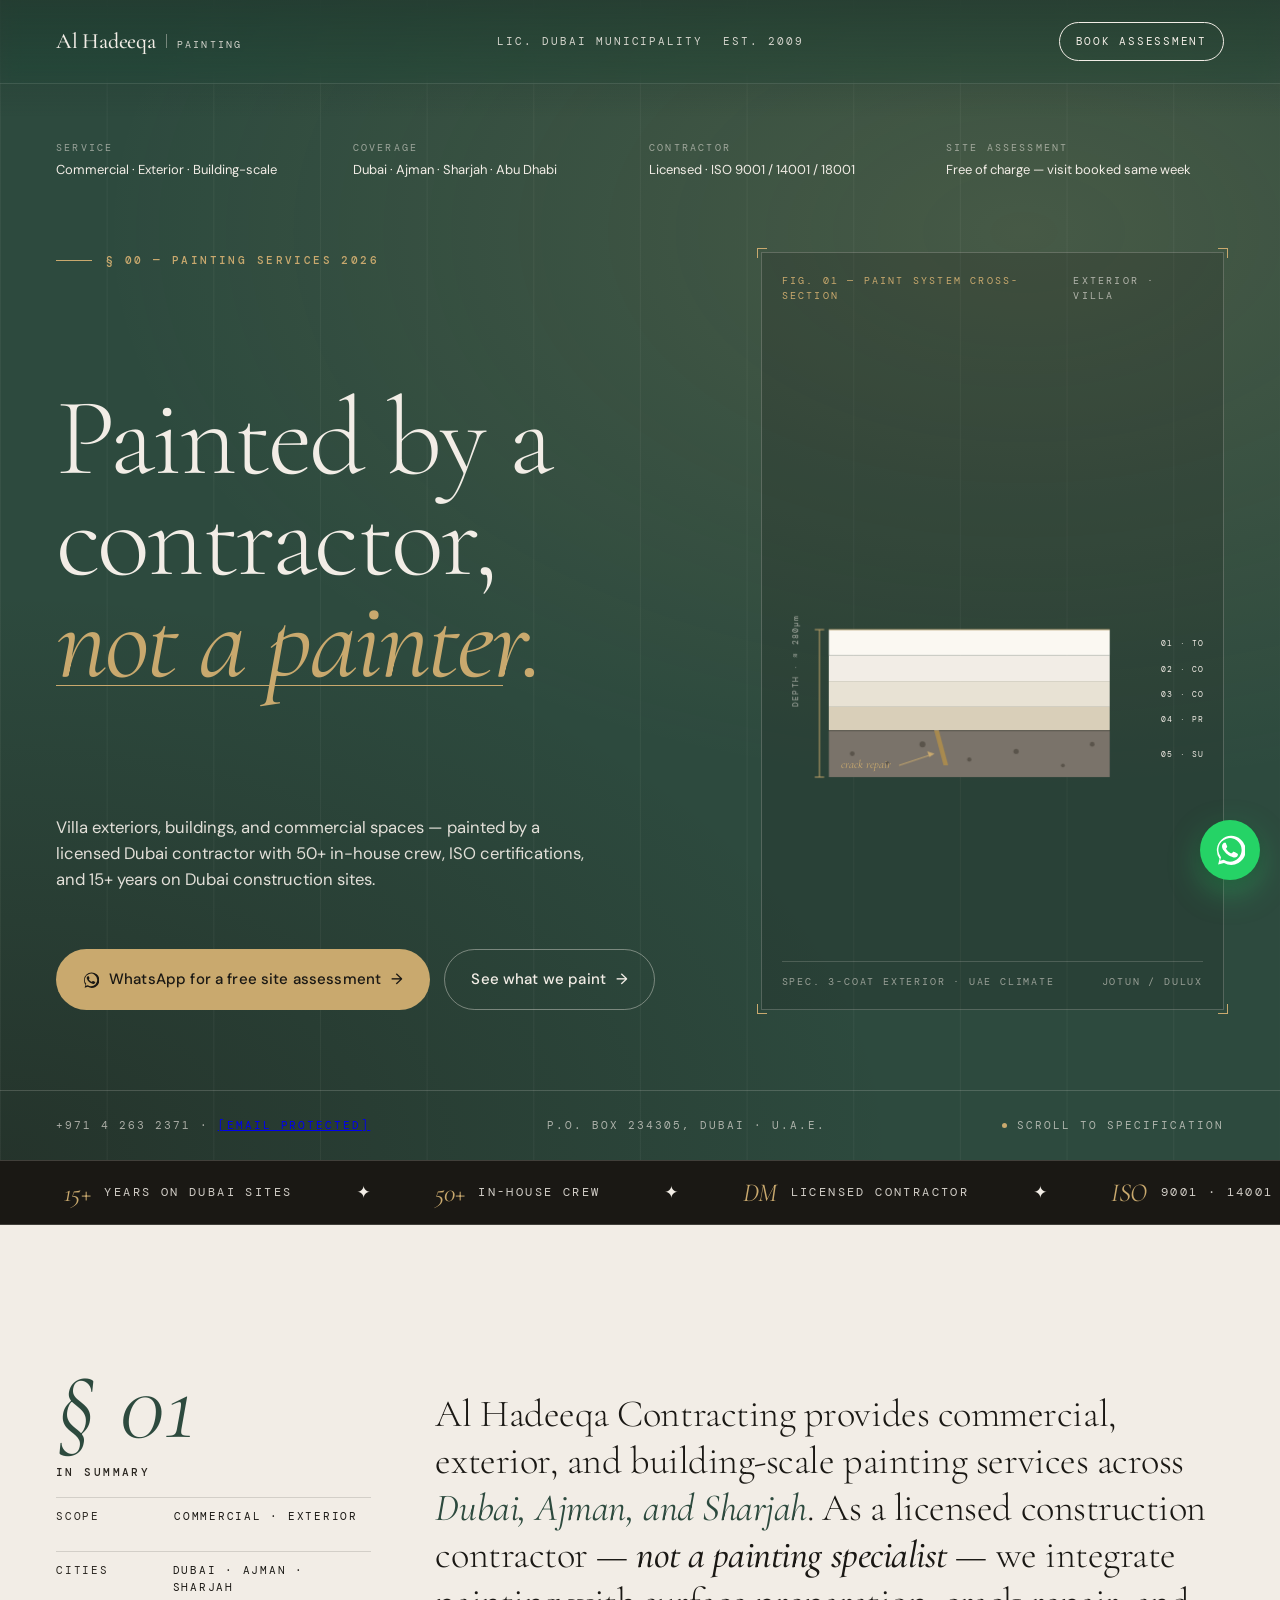
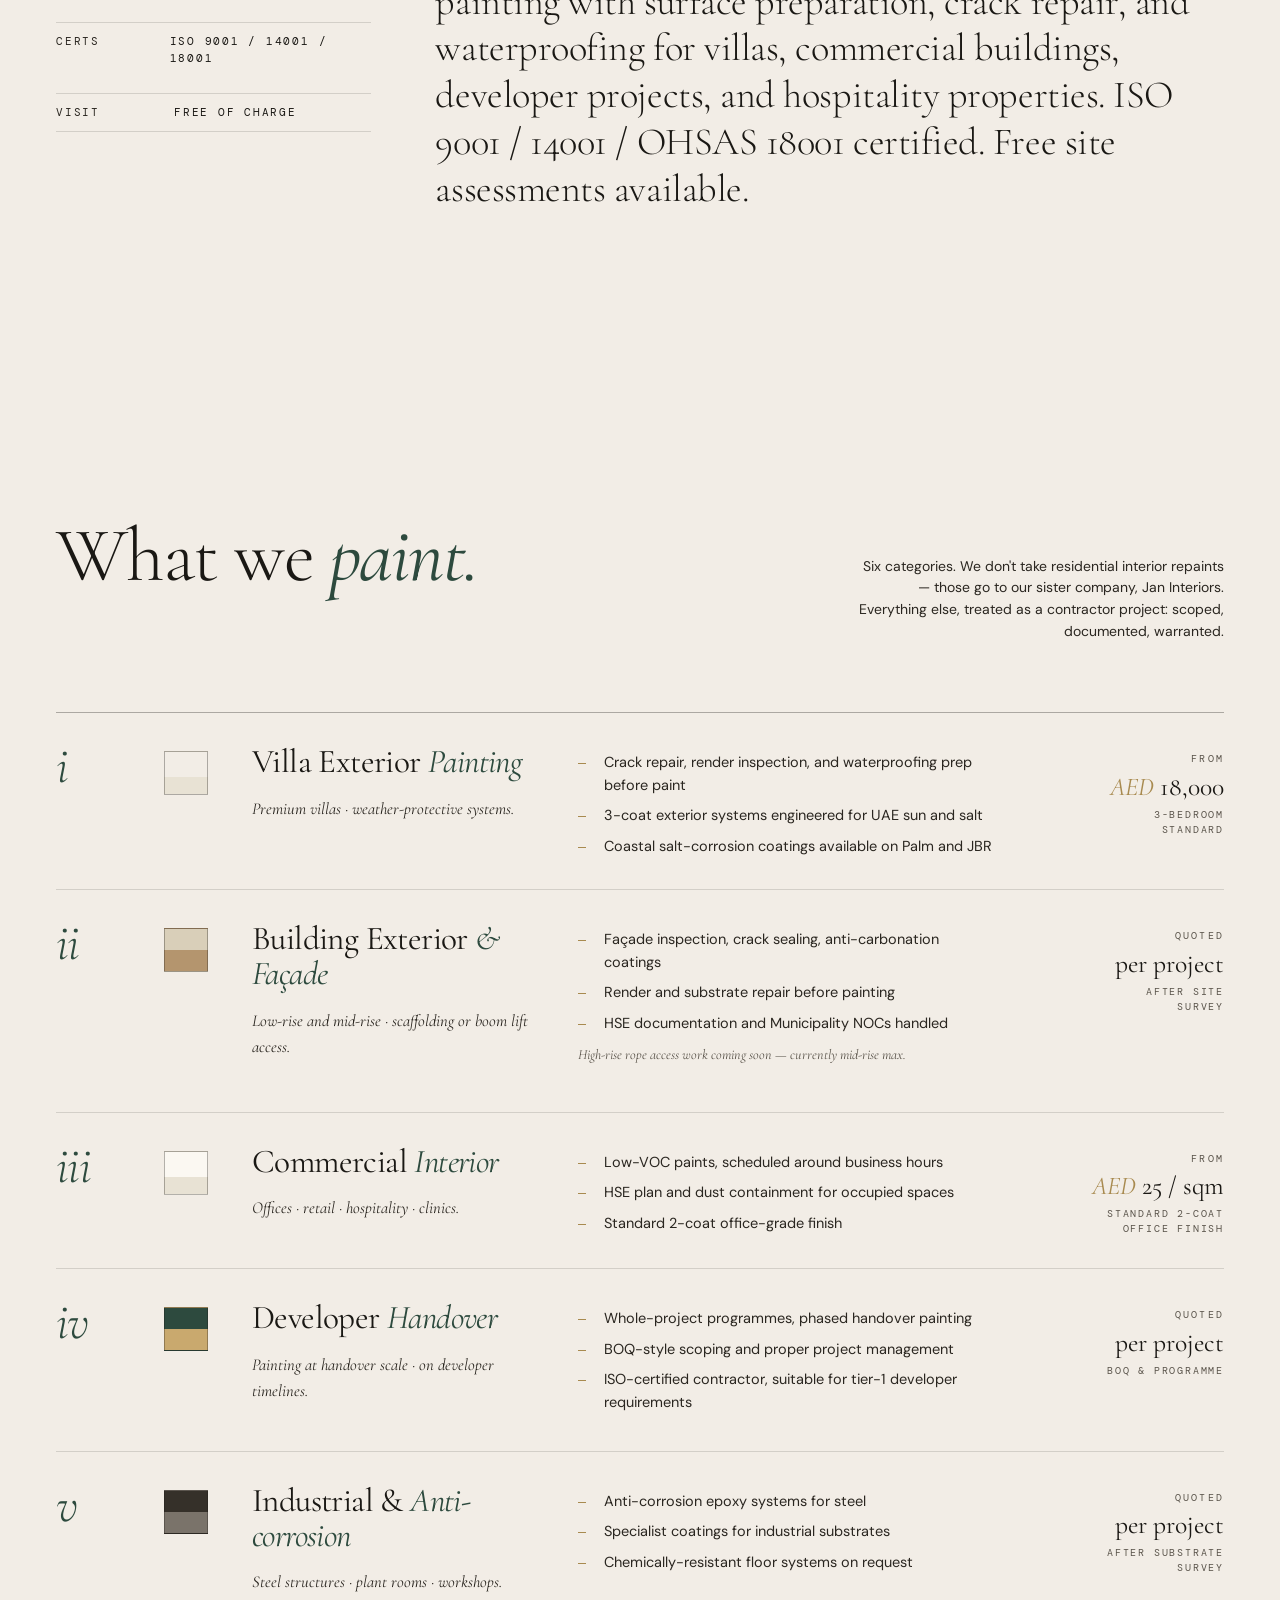
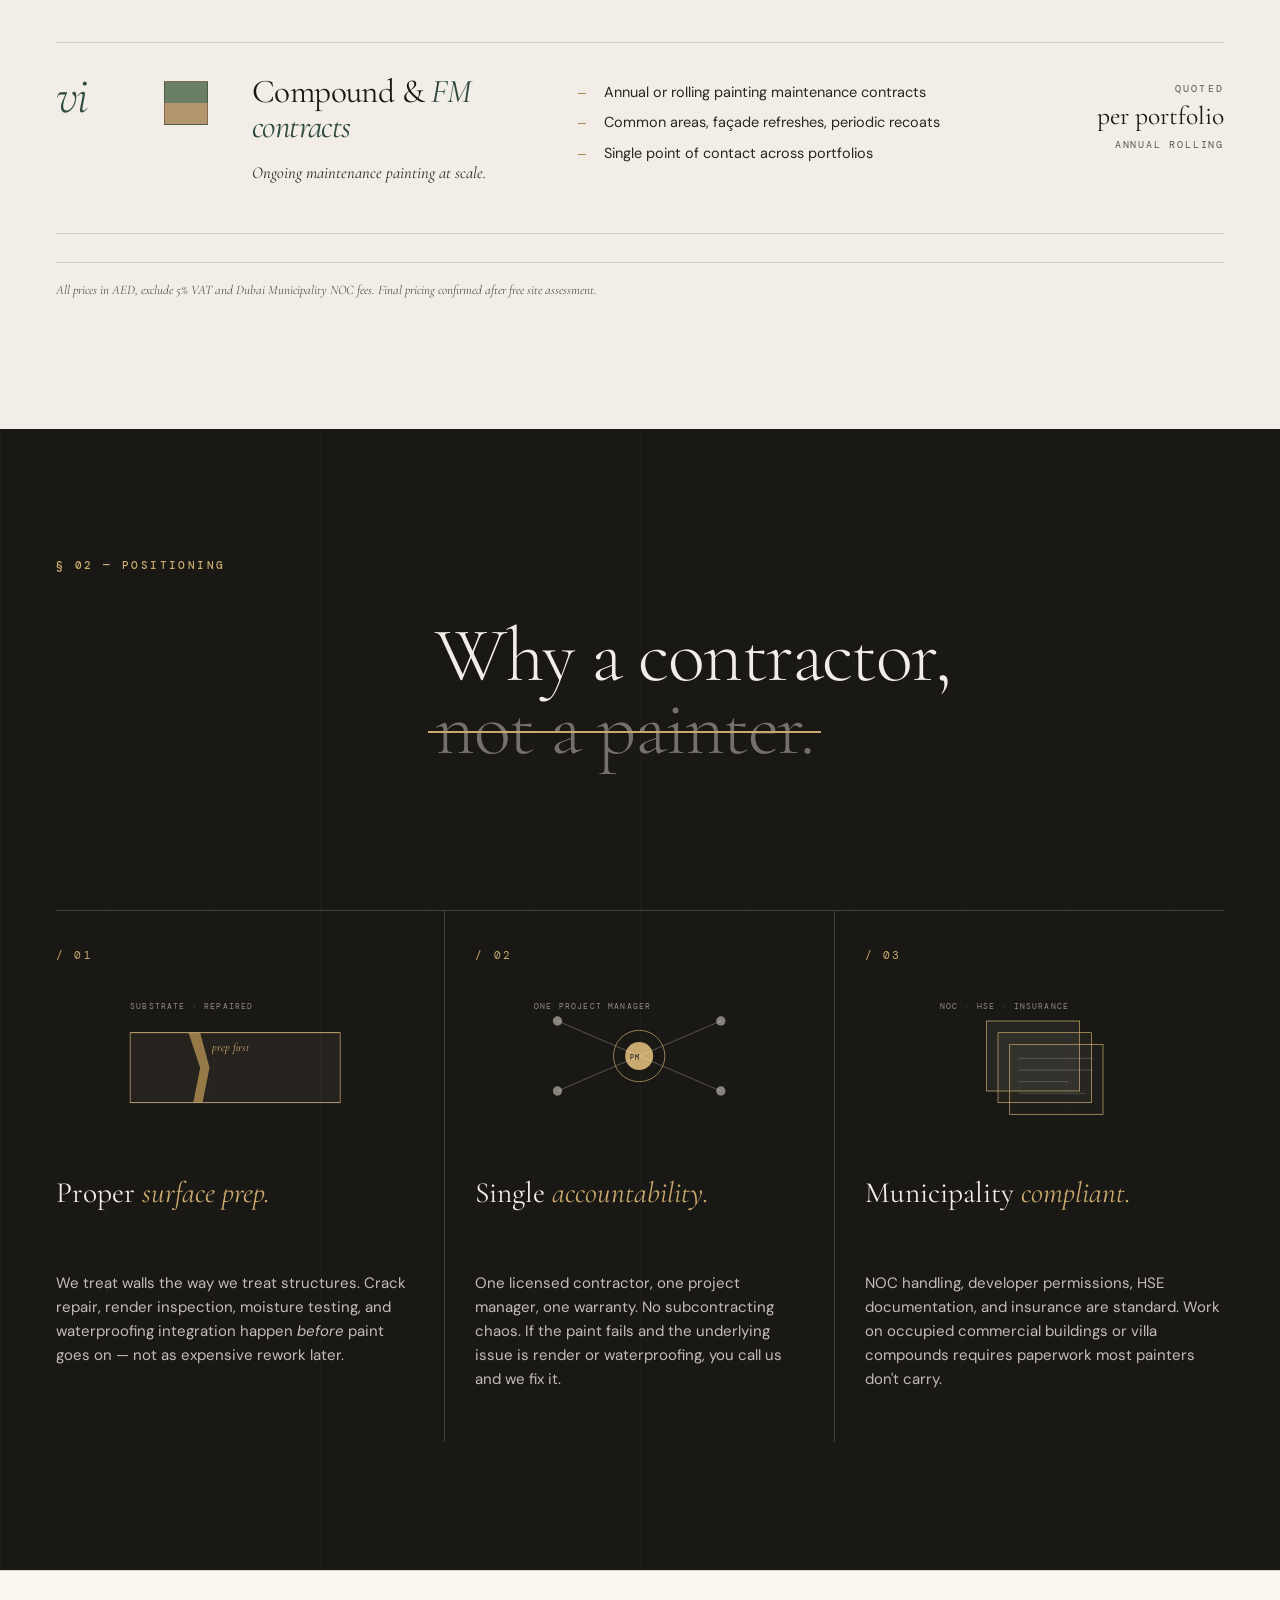
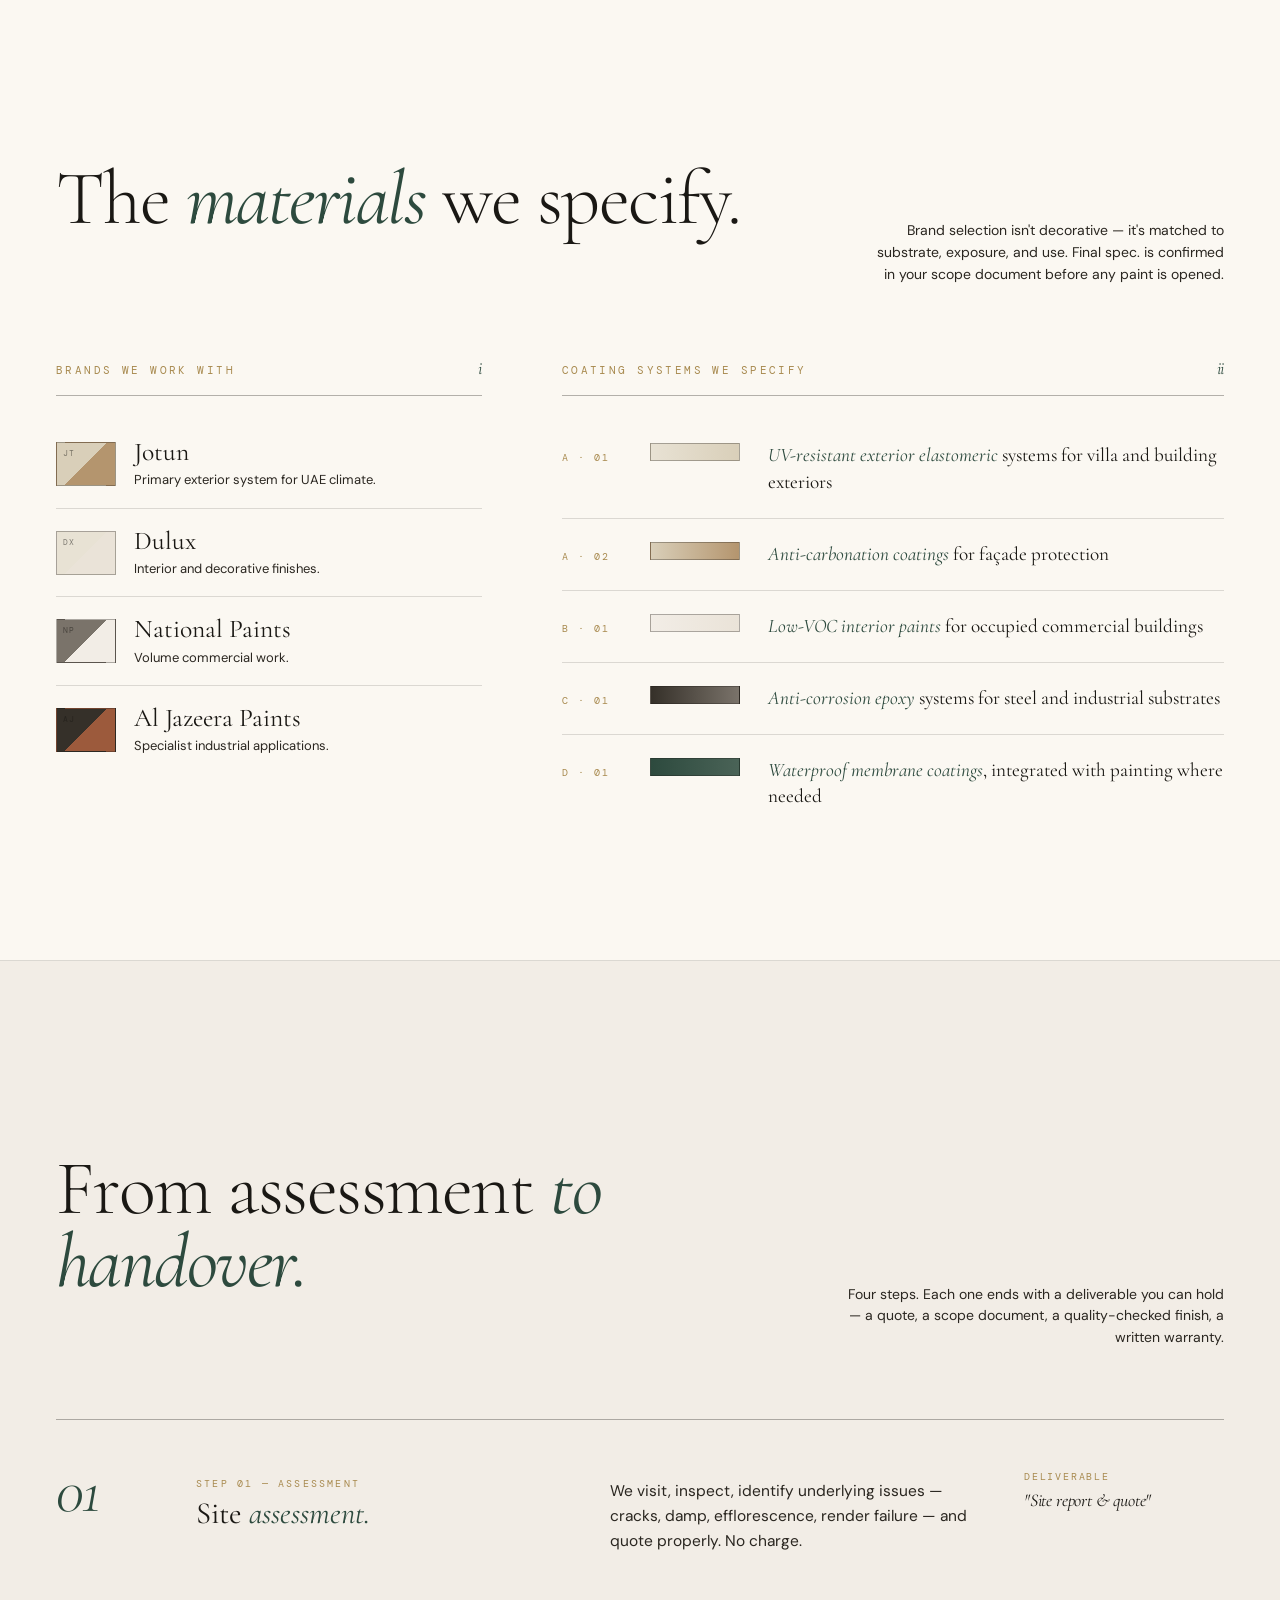
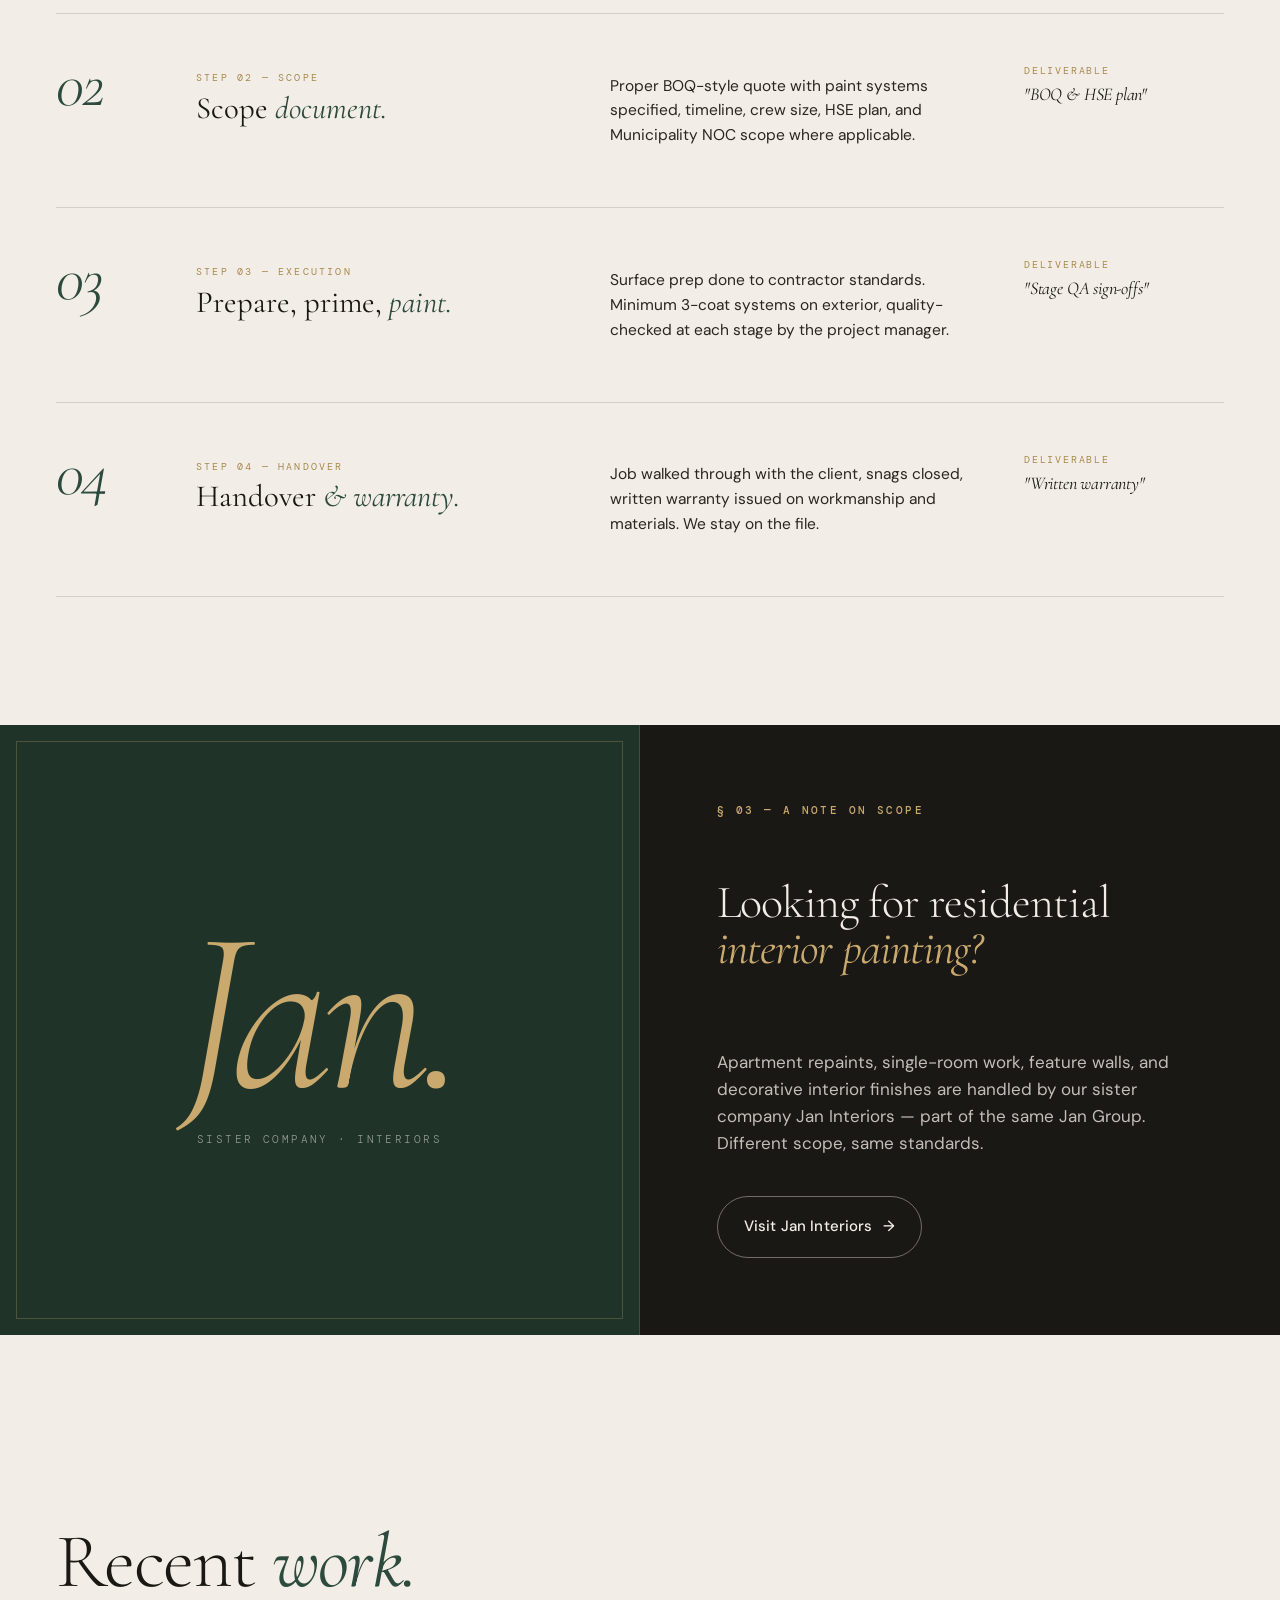
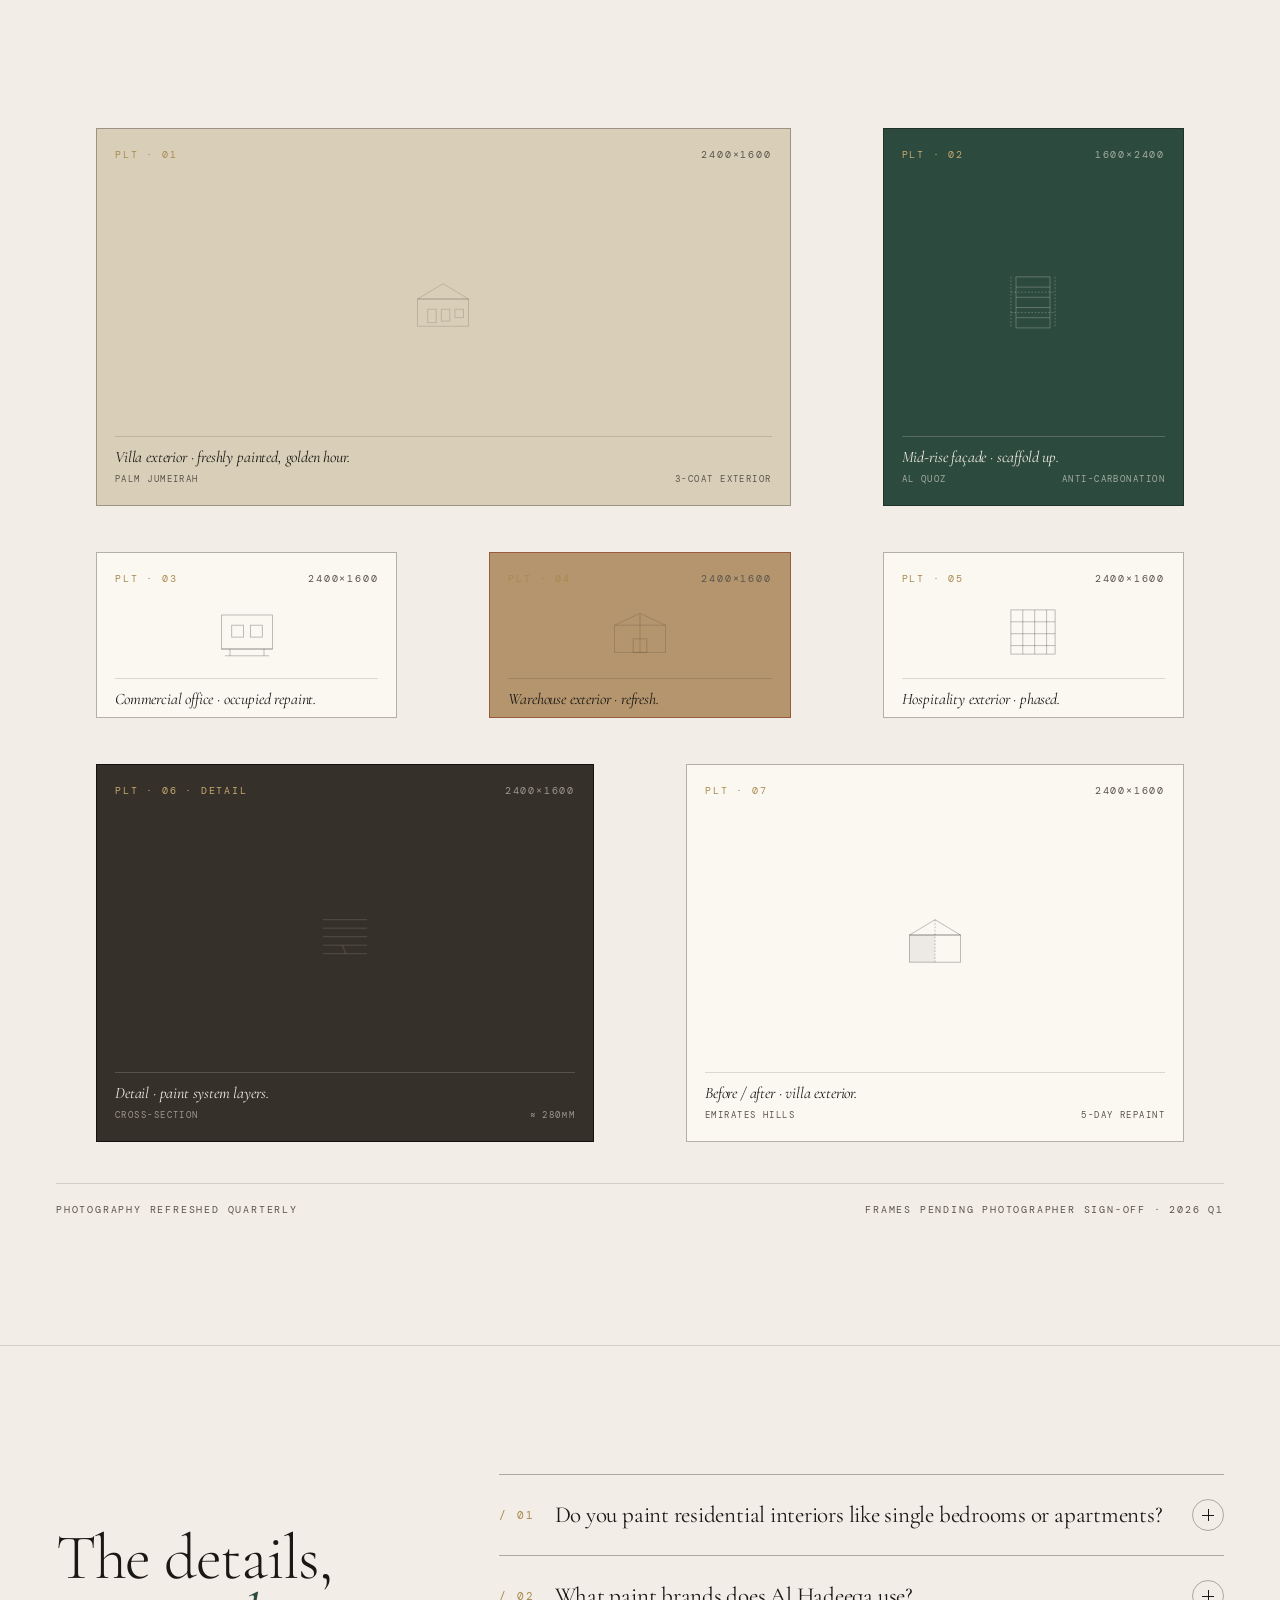
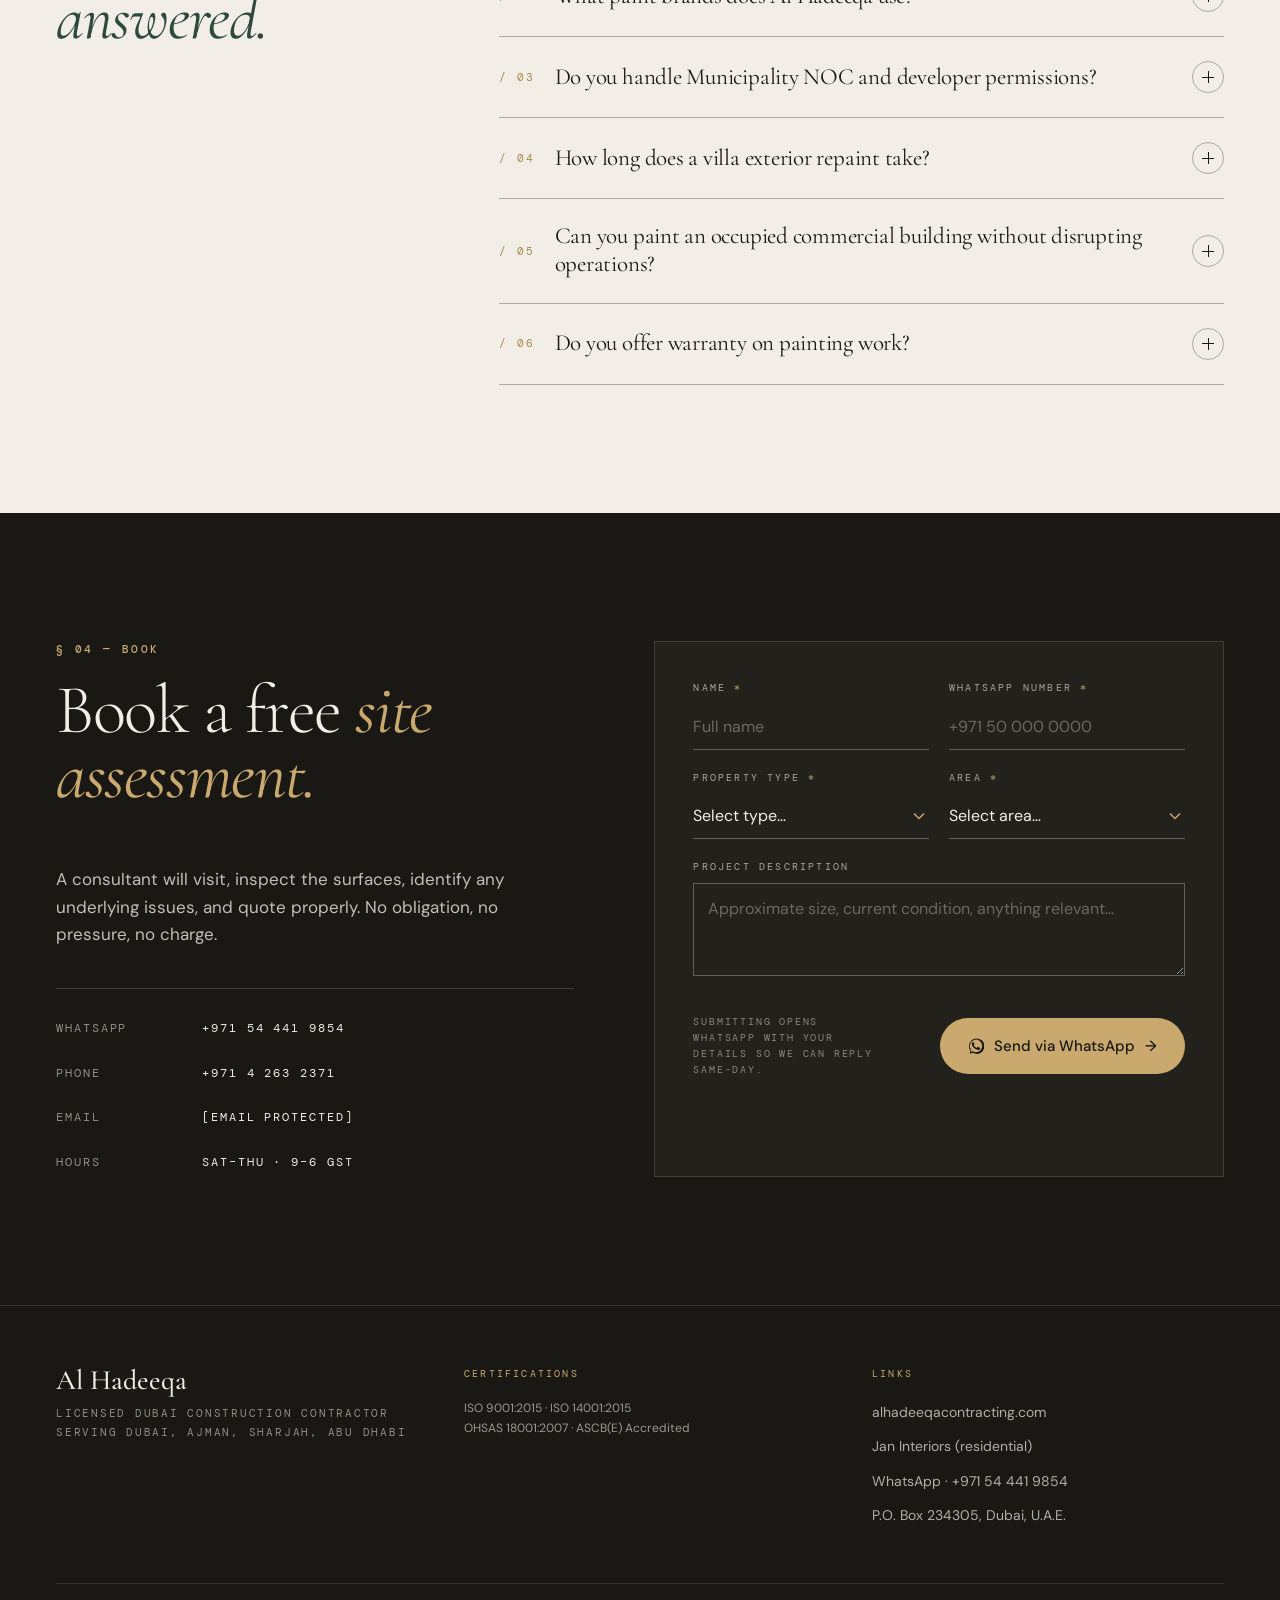
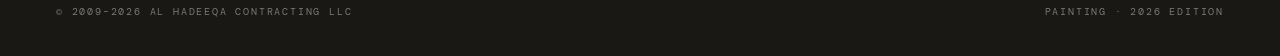
==== painting-2026/index.html @ 10d5c934 "SEO" ====
<!doctype html>
<html lang="en-AE">
<head>
<meta charset="utf-8" />
<meta name="viewport" content="width=device-width,initial-scale=1,viewport-fit=cover" />
<title>Commercial &amp; Exterior Painting Dubai — Al Hadeeqa Contracting</title>
<meta name="description" content="Villa exteriors, buildings, and commercial painting by a licensed Dubai contractor. ISO-certified, 50+ staff, 15+ years. Free site assessment across Dubai, Ajman, and Sharjah." />
<link rel="canonical" href="https://offers.alhadeeqacontracting.com/painting" />
<meta property="og:locale" content="en_AE" />
<meta property="og:type" content="website" />
<meta property="og:title" content="Commercial &amp; Exterior Painting Dubai — Al Hadeeqa Contracting" />
<meta property="og:description" content="Painted by a contractor, not a painter. Villa exteriors, buildings, and commercial painting across Dubai, Ajman, and Sharjah." />
<meta property="og:url" content="https://offers.alhadeeqacontracting.com/painting" />
<meta name="twitter:card" content="summary_large_image" />
<meta name="theme-color" content="#1A1814" />

<link rel="preconnect" href="https://fonts.googleapis.com" />
<link rel="preconnect" href="https://fonts.gstatic.com" crossorigin />
<link href="https://fonts.googleapis.com/css2?family=Cormorant+Garamond:ital,wght@0,300;0,400;0,500;0,600;0,700;1,300;1,400;1,500;1,600;1,700&family=DM+Sans:wght@300;400;500;600;700&family=DM+Mono:wght@300;400;500&display=swap" rel="stylesheet" />

<!-- GA4 placeholder. Uncomment when live.
<script async src="https://www.googletagmanager.com/gtag/js?id=G-HCC52FX6VK"></script>
<script>
  window.dataLayer = window.dataLayer || [];
  function gtag(){dataLayer.push(arguments);}
  gtag('js', new Date());
  gtag('config', 'G-HCC52FX6VK');
</script>
-->

<script type="application/ld+json">
{
  "@context": "https://schema.org",
  "@type": "Service",
  "serviceType": "Painting Contractor",
  "name": "Al Hadeeqa Commercial &amp; Exterior Painting",
  "provider": {
    "@type": "GeneralContractor",
    "name": "Al Hadeeqa Contracting",
    "url": "https://alhadeeqacontracting.com",
    "telephone": "+97142632371",
    "email": "alhadeeqallc@gmail.com",
    "address": {
      "@type": "PostalAddress",
      "addressLocality": "Dubai",
      "addressCountry": "AE",
      "postOfficeBoxNumber": "234305"
    },
    "hasCredential": ["ISO 9001:2015", "ISO 14001:2015", "OHSAS 18001:2007", "ASCB(E) Accredited"],
    "foundingDate": "2009"
  },
  "areaServed": [
    {"@type":"AdministrativeArea","name":"Dubai"},
    {"@type":"AdministrativeArea","name":"Ajman"},
    {"@type":"AdministrativeArea","name":"Sharjah"},
    {"@type":"AdministrativeArea","name":"Abu Dhabi"}
  ]
}
</script>

<script type="application/ld+json">
{
  "@context": "https://schema.org",
  "@type": "FAQPage",
  "mainEntity": [
    {
      "@type": "Question",
      "name": "Do you paint residential interiors like single bedrooms or apartments?",
      "acceptedAnswer": {
        "@type": "Answer",
        "text": "For small-scale residential interior work, we refer clients to our sister company Jan Interiors, which specialises in residential interior repaints, feature walls, and apartment painting. Al Hadeeqa Contracting handles villa exteriors, commercial interiors, and building-scale painting projects."
      }
    },
    {
      "@type": "Question",
      "name": "What paint brands does Al Hadeeqa use?",
      "acceptedAnswer": {
        "@type": "Answer",
        "text": "We primarily use Jotun for exterior systems (chosen for UAE climate performance), Dulux for interior work, and specialist anti-corrosion and waterproof coatings for industrial applications. Specific brand and system selection is confirmed in your project scope document before work begins."
      }
    },
    {
      "@type": "Question",
      "name": "Do you handle Municipality NOC and developer permissions?",
      "acceptedAnswer": {
        "@type": "Answer",
        "text": "Yes. As a licensed contractor with ISO 9001 certification, we manage Municipality NOCs, developer permissions, and HSE documentation as part of every commercial project. This is standard for us — and it's a common gap for painting-only companies."
      }
    },
    {
      "@type": "Question",
      "name": "How long does a villa exterior repaint take?",
      "acceptedAnswer": {
        "@type": "Answer",
        "text": "A standard 3- or 4-bedroom villa exterior repaint typically takes 5 to 10 working days depending on surface condition, weather, and the coating system specified. We confirm exact timeline in your scope document after site assessment."
      }
    },
    {
      "@type": "Question",
      "name": "Can you paint an occupied commercial building without disrupting operations?",
      "acceptedAnswer": {
        "@type": "Answer",
        "text": "Yes. For occupied offices, retail, and hospitality work, we schedule around business hours, use low-VOC paints, seal work zones, and provide HSE documentation as required. This is standard scope for our commercial projects."
      }
    },
    {
      "@type": "Question",
      "name": "Do you offer warranty on painting work?",
      "acceptedAnswer": {
        "@type": "Answer",
        "text": "Yes. We provide written warranty on both workmanship and materials. Specific duration depends on the coating system used — premium exterior systems typically carry 3 to 5 year manufacturer warranties; our workmanship warranty covers application defects for 12 months minimum."
      }
    }
  ]
}
</script>

<style>
  :root {
    --ink: #1A1814;
    --ink-soft: #2A2620;
    --ink-mute: #5A544B;
    --cream: #F2EDE6;
    --cream-2: #EAE3D8;
    --paper: #FBF8F2;
    --sage: #2D4A3E;
    --sage-deep: #1F3329;
    --sage-soft: #4A6357;
    --brass: #C9A96E;
    --brass-deep: #A88A4F;
    --rule: rgba(26,24,20,.14);
    --rule-strong: rgba(26,24,20,.32);
    --rule-light: rgba(242,237,230,.18);
    /* paint swatch palette (architectural neutrals) */
    --sw-chalk: #E8E2D4;
    --sw-bone: #D9CFB9;
    --sw-clay: #B4956E;
    --sw-terracotta: #9C5A3C;
    --sw-stone: #7A736A;
    --sw-graphite: #353029;
    --sw-sage: #6B7E66;
  }

  * { box-sizing: border-box; }
  html, body { margin: 0; padding: 0; }
  html { scroll-behavior: smooth; -webkit-font-smoothing: antialiased; -moz-osx-font-smoothing: grayscale; }
  body {
    font-family: "DM Sans", system-ui, -apple-system, sans-serif;
    color: var(--ink);
    background: var(--cream);
    font-size: 17px;
    line-height: 1.55;
    overflow-x: hidden;
  }
  ::selection { background: var(--sage); color: var(--cream); }

  /* TYPE SYSTEM ---------------------------------------------------------- */
  .serif { font-family: "Cormorant Garamond", "Times New Roman", serif; font-weight: 400; letter-spacing: -0.01em; }
  .mono  { font-family: "DM Mono", ui-monospace, Menlo, monospace; font-weight: 400; letter-spacing: 0.02em; }
  .eyebrow {
    font-family: "DM Mono", monospace;
    text-transform: uppercase;
    font-size: 11px;
    letter-spacing: 0.22em;
    font-weight: 500;
  }
  .display em { font-style: italic; font-weight: 500; color: var(--sage); }

  /* LAYOUT --------------------------------------------------------------- */
  .wrap {
    width: 100%;
    max-width: 1320px;
    margin: 0 auto;
    padding: 0 20px;
  }
  @media (min-width: 700px) { .wrap { padding: 0 32px; } }
  @media (min-width: 1100px) { .wrap { padding: 0 56px; } }

  .section { padding: clamp(72px, 9vw, 132px) 0; position: relative; }

  .hairline { height: 1px; background: var(--rule); width: 100%; border: 0; margin: 0; }
  .hairline.brass { background: var(--brass); }

  /* TOP BAR -------------------------------------------------------------- */
  .topbar {
    position: fixed;
    top: 0; left: 0; right: 0;
    z-index: 60;
    padding: 14px 20px;
    display: flex;
    align-items: center;
    justify-content: space-between;
    gap: 16px;
    color: var(--cream);
    background: rgba(45, 74, 62, 0.32);
    backdrop-filter: saturate(140%) blur(10px);
    -webkit-backdrop-filter: saturate(140%) blur(10px);
    border-bottom: 1px solid rgba(242, 237, 230, 0.14);
    transition: background 360ms ease, color 360ms ease, border-color 360ms ease, padding 240ms ease;
  }
  .topbar::before {
    content: "";
    position: absolute;
    left: 0; right: 0; top: 0;
    height: 140%;
    background: linear-gradient(180deg, rgba(31,51,41,0.55) 0%, rgba(31,51,41,0) 100%);
    pointer-events: none;
    z-index: -1;
  }
  .topbar.scrolled {
    background: rgba(242, 237, 230, 0.94);
    color: var(--ink);
    border-bottom-color: var(--rule);
  }
  .topbar.scrolled::before { opacity: 0; }
  @media (min-width: 700px) { .topbar { padding: 18px 32px; gap: 20px; } }
  @media (min-width: 1100px) { .topbar { padding: 22px 56px; } }
  .brand-mark { display: flex; align-items: baseline; gap: 10px; color: inherit; text-decoration: none; min-width: 0; }
  .brand-mark .ah { font-family: "Cormorant Garamond", serif; font-weight: 500; font-size: 20px; letter-spacing: -0.01em; line-height: 1; }
  @media (min-width: 700px) { .brand-mark .ah { font-size: 22px; } }
  .brand-mark .div { width: 1px; height: 14px; background: currentColor; opacity: 0.4; flex-shrink: 0; }
  .brand-mark .sub { font-family: "DM Mono", monospace; font-size: 10px; letter-spacing: 0.22em; text-transform: uppercase; opacity: 0.85; white-space: nowrap; }
  @media (max-width: 380px) { .brand-mark .div, .brand-mark .sub { display: none; } }
  .topbar-meta { display: none; color: inherit; font-size: 12px; }
  @media (min-width: 1100px) { .topbar-meta { display: flex; align-items: center; gap: 20px; } }
  .topbar-meta .mono { font-family: "DM Mono", monospace; font-size: 11px; letter-spacing: 0.18em; text-transform: uppercase; opacity: 0.85; }
  .topbar-cta {
    font-family: "DM Mono", monospace;
    font-size: 11px;
    letter-spacing: 0.16em;
    text-transform: uppercase;
    color: inherit;
    text-decoration: none;
    border: 1px solid currentColor;
    padding: 9px 14px;
    border-radius: 999px;
    transition: background 200ms ease, color 200ms ease;
    white-space: nowrap;
    flex-shrink: 0;
  }
  .topbar-cta:hover { background: currentColor; }
  .topbar-cta:hover span { color: var(--sage); }
  .topbar.scrolled .topbar-cta:hover span { color: var(--cream); }
  .topbar-cta .lbl-long { display: none; }
  .topbar-cta .lbl-short { display: inline; }
  @media (min-width: 520px) {
    .topbar-cta .lbl-long { display: inline; }
    .topbar-cta .lbl-short { display: none; }
    .topbar-cta { padding: 10px 16px; }
  }

  /* HERO — diagrammatic / specification document ------------------------- */
  .hero {
    position: relative;
    min-height: 100svh;
    background: var(--sage);
    color: var(--cream);
    overflow: hidden;
    isolation: isolate;
    display: flex;
    flex-direction: column;
  }
  /* a faintly painted texture, very subtle */
  .hero::before {
    content: "";
    position: absolute; inset: 0;
    background:
      radial-gradient(120% 80% at 80% 20%, rgba(201,169,110,0.16) 0%, rgba(201,169,110,0) 60%),
      radial-gradient(100% 70% at 0% 100%, rgba(26,24,20,0.45) 0%, rgba(26,24,20,0) 70%);
    pointer-events: none;
    z-index: 0;
  }
  .hero-grid-overlay {
    position: absolute; inset: 0;
    pointer-events: none;
    z-index: 1;
    background-image:
      linear-gradient(to right, rgba(242,237,230,0.05) 1px, transparent 1px);
    background-size: calc(100% / 12) 100%;
  }

  .hero-top-meta {
    position: relative;
    z-index: 3;
    padding: 100px 20px 0;
    display: grid;
    grid-template-columns: 1fr 1fr;
    gap: 14px 18px;
  }
  @media (min-width: 700px) { .hero-top-meta { padding: 120px 32px 0; grid-template-columns: 1fr 1fr 1fr; } }
  @media (min-width: 1100px) { .hero-top-meta { padding: 140px 56px 0; grid-template-columns: 1fr 1fr 1fr 1fr; } }
  @media (max-width: 699px) { .hero-top-meta > :nth-child(3), .hero-top-meta > :nth-child(4) { display: none; } }
  .hero-top-meta .label {
    font-family: "DM Mono", monospace;
    font-size: 10px;
    letter-spacing: 0.22em;
    text-transform: uppercase;
    color: rgba(242,237,230,0.55);
  }
  .hero-top-meta .val {
    font-family: "DM Sans", sans-serif;
    font-size: 13px;
    color: var(--cream);
    margin-top: 4px;
  }

  .hero-body {
    position: relative;
    z-index: 3;
    flex: 1;
    display: grid;
    grid-template-columns: 1fr;
    gap: 0;
    padding: 56px 20px 0;
  }
  @media (min-width: 700px) { .hero-body { padding: 64px 32px 0; } }
  @media (min-width: 980px) {
    .hero-body { grid-template-columns: 1.4fr 1fr; gap: 56px; padding: 72px 56px 0; align-items: stretch; }
  }

  .hero-text { display: flex; flex-direction: column; justify-content: flex-end; padding-bottom: 80px; }
  .hero-eyebrow {
    display: flex;
    align-items: center;
    gap: 14px;
    color: var(--brass);
    margin-bottom: 28px;
  }
  .hero-eyebrow::before { content: ""; width: 36px; height: 1px; background: var(--brass); }

  .hero-headline {
    font-family: "Cormorant Garamond", serif;
    font-weight: 300;
    font-size: clamp(46px, 8.6vw, 138px);
    line-height: 0.92;
    letter-spacing: -0.025em;
    color: var(--cream);
    max-width: 14ch;
  }
  .hero-headline em {
    font-style: italic;
    font-weight: 400;
    color: var(--brass);
    display: inline-block;
    position: relative;
  }
  .hero-headline em::after {
    content: "";
    position: absolute;
    left: 0; right: 8%;
    bottom: 0.05em;
    height: 1px;
    background: var(--brass);
    transform-origin: left;
    transform: scaleX(0);
    animation: drawRule 1400ms 600ms cubic-bezier(.65,0,.35,1) forwards;
  }
  @keyframes drawRule { to { transform: scaleX(1); } }

  .hero-sub {
    margin-top: 32px;
    max-width: 50ch;
    font-size: clamp(15px, 1.3vw, 18px);
    line-height: 1.55;
    color: rgba(242,237,230,0.92);
  }

  .hero-ctas {
    margin-top: 40px;
    display: flex;
    flex-wrap: wrap;
    gap: 14px;
    align-items: center;
  }
  .btn {
    display: inline-flex;
    align-items: center;
    gap: 10px;
    padding: 18px 26px;
    font-family: "DM Sans", sans-serif;
    font-weight: 500;
    font-size: 15px;
    letter-spacing: 0.01em;
    border-radius: 999px;
    text-decoration: none;
    transition: transform 220ms ease, background 220ms ease, color 220ms ease, border-color 220ms ease;
    border: 1px solid transparent;
    cursor: pointer;
  }
  .btn-primary { background: var(--brass); color: var(--ink); }
  .btn-primary:hover { background: var(--cream); transform: translateY(-1px); }
  .btn-ghost-cream { color: var(--cream); border-color: rgba(242,237,230,0.4); }
  .btn-ghost-cream:hover { border-color: var(--cream); background: rgba(242,237,230,0.08); }
  .btn-ghost-ink { color: var(--ink); border-color: var(--rule-strong); }
  .btn-ghost-ink:hover { background: var(--ink); color: var(--cream); border-color: var(--ink); }
  .btn .arrow { transition: transform 220ms ease; }
  .btn:hover .arrow { transform: translateX(3px); }
  .wa-icon { width: 16px; height: 16px; }

  /* hero diagram — paint-system cross-section, the page's signature device */
  .hero-diagram {
    position: relative;
    align-self: stretch;
    display: flex;
    flex-direction: column;
    justify-content: flex-end;
    padding-bottom: 80px;
    min-height: 380px;
  }
  @media (max-width: 979px) {
    .hero-diagram { min-height: 360px; padding-top: 8px; padding-bottom: 56px; }
  }
  .diagram-frame {
    position: relative;
    flex: 1;
    border: 1px solid rgba(242,237,230,0.22);
    background: rgba(26,24,20,0.16);
    padding: 20px;
    display: flex;
    flex-direction: column;
  }
  .diagram-frame .corner { position: absolute; width: 10px; height: 10px; border: 1px solid var(--brass); }
  .diagram-frame .corner.tl { top: -5px; left: -5px; border-right: 0; border-bottom: 0; }
  .diagram-frame .corner.tr { top: -5px; right: -5px; border-left: 0; border-bottom: 0; }
  .diagram-frame .corner.bl { bottom: -5px; left: -5px; border-right: 0; border-top: 0; }
  .diagram-frame .corner.br { bottom: -5px; right: -5px; border-left: 0; border-top: 0; }

  .diagram-head {
    display: flex; justify-content: space-between; align-items: baseline;
    font-family: "DM Mono", monospace;
    font-size: 10px;
    letter-spacing: 0.22em;
    text-transform: uppercase;
    color: rgba(242,237,230,0.65);
    margin-bottom: 24px;
  }
  .diagram-head .ttl { color: var(--brass); }
  .diagram-svg {
    width: 100%;
    flex: 1;
    min-height: 260px;
    display: block;
  }
  .diagram-foot {
    margin-top: 16px;
    padding-top: 12px;
    border-top: 1px solid rgba(242,237,230,0.18);
    display: flex; justify-content: space-between; gap: 16px;
    font-family: "DM Mono", monospace;
    font-size: 10px;
    letter-spacing: 0.18em;
    text-transform: uppercase;
    color: rgba(242,237,230,0.55);
  }

  .hero-foot {
    position: relative;
    z-index: 4;
    padding: 18px 20px;
    display: flex;
    justify-content: space-between;
    align-items: center;
    gap: 16px;
    border-top: 1px solid var(--rule-light);
    color: rgba(242,237,230,0.65);
    font-family: "DM Mono", monospace;
    font-size: 10px;
    letter-spacing: 0.18em;
    text-transform: uppercase;
    margin-top: auto;
  }
  @media (min-width: 700px) { .hero-foot { padding: 22px 32px; font-size: 11px; } }
  @media (min-width: 1100px) { .hero-foot { padding: 26px 56px; } }
  @media (max-width: 480px) { .hero-foot > :nth-child(2) { display: none; } }
  .hero-foot .scroll-hint { display: flex; align-items: center; gap: 10px; }
  .hero-foot .scroll-hint .dot {
    width: 5px; height: 5px; border-radius: 50%; background: var(--brass);
    animation: pulse 1800ms ease-in-out infinite;
  }
  @keyframes pulse { 0%,100% { opacity: 0.4; } 50% { opacity: 1; } }

  /* TRUST STRIP / MARQUEE ----------------------------------------------- */
  .trust {
    background: var(--ink);
    color: var(--cream);
    padding: 18px 0;
    overflow: hidden;
    border-top: 1px solid var(--rule-light);
    border-bottom: 1px solid var(--rule-light);
  }
  .trust-track {
    display: flex;
    gap: 64px;
    align-items: center;
    animation: scroll-trust 38s linear infinite;
    width: max-content;
    white-space: nowrap;
    padding-left: 64px;
  }
  .trust:hover .trust-track { animation-play-state: paused; }
  @keyframes scroll-trust { from { transform: translateX(0); } to { transform: translateX(-50%); } }
  .trust-item {
    display: flex; align-items: center; gap: 14px;
    font-family: "DM Mono", monospace;
    font-size: 12px;
    letter-spacing: 0.2em;
    text-transform: uppercase;
    color: rgba(242,237,230,0.85);
  }
  .trust-item .num {
    font-family: "Cormorant Garamond", serif;
    font-style: italic;
    font-size: 26px;
    line-height: 1;
    color: var(--brass);
    font-weight: 400;
    letter-spacing: -0.02em;
    text-transform: none;
  }
  .trust-item .star { color: var(--brass); font-size: 14px; }

  /* AEO ----------------------------------------------------------------- */
  .aeo { background: var(--cream); padding: clamp(80px, 10vw, 140px) 0; position: relative; }
  .aeo-grid {
    display: grid;
    grid-template-columns: 1fr;
    gap: 40px;
    align-items: start;
  }
  @media (min-width: 900px) { .aeo-grid { grid-template-columns: 0.4fr 1fr; gap: 64px; } }
  .aeo-side { display: flex; flex-direction: column; gap: 16px; padding-top: 8px; }
  .aeo-side .num {
    font-family: "Cormorant Garamond", serif;
    font-style: italic;
    font-weight: 300;
    font-size: clamp(56px, 8vw, 110px);
    line-height: 0.85;
    color: var(--sage);
  }
  .aeo-side .label { color: var(--ink-soft); }
  .aeo-side .meta-row { display: flex; gap: 8px; align-items: baseline; padding: 10px 0; border-top: 1px solid var(--rule); font-family: "DM Mono", monospace; font-size: 11px; letter-spacing: 0.16em; text-transform: uppercase; }
  .aeo-side .meta-row .k { width: 110px; color: var(--ink-soft); }
  .aeo-side .meta-row .v { color: var(--ink); }
  .aeo-side .meta-row.last { border-bottom: 1px solid var(--rule); }

  .aeo-statement {
    font-family: "Cormorant Garamond", serif;
    font-size: clamp(24px, 3vw, 40px);
    line-height: 1.22;
    letter-spacing: -0.012em;
    color: var(--ink);
    font-weight: 300;
  }
  .aeo-statement em { color: var(--sage); font-weight: 400; }
  .aeo-statement strong { color: var(--ink); font-weight: 500; font-style: italic; }

  /* SERVICES — index/catalogue treatment ------------------------------- */
  .svc { background: var(--cream); padding: clamp(40px, 6vw, 90px) 0 clamp(80px, 10vw, 130px); }
  .svc-head {
    display: grid;
    grid-template-columns: 1fr;
    gap: 18px;
    margin-bottom: 56px;
    align-items: end;
  }
  @media (min-width: 900px) { .svc-head { grid-template-columns: 1fr 0.5fr; gap: 40px; } }
  .svc-title {
    font-family: "Cormorant Garamond", serif;
    font-weight: 300;
    font-size: clamp(40px, 6vw, 84px);
    line-height: 0.95;
    letter-spacing: -0.02em;
  }
  .svc-title em { font-style: italic; color: var(--sage); font-weight: 400; }
  .svc-aside {
    font-family: "DM Sans", sans-serif;
    font-size: 14px;
    color: var(--ink-soft);
    line-height: 1.55;
    max-width: 38ch;
    justify-self: start;
  }
  @media (min-width: 900px) { .svc-aside { justify-self: end; text-align: right; } }

  .svc-table {
    border-top: 1px solid var(--rule-strong);
  }
  .svc-row {
    display: grid;
    grid-template-columns: 1fr;
    gap: 0;
    border-bottom: 1px solid var(--rule);
    padding: 28px 0;
    transition: background 320ms ease;
    position: relative;
  }
  @media (min-width: 980px) {
    .svc-row {
      grid-template-columns: 80px 60px 1fr 1.4fr 200px;
      gap: 28px;
      align-items: start;
      padding: 32px 0;
    }
  }
  .svc-row:hover { background: rgba(45,74,62,0.04); }
  .svc-row .roman {
    font-family: "Cormorant Garamond", serif;
    font-style: italic;
    font-weight: 300;
    font-size: clamp(40px, 4vw, 56px);
    line-height: 0.85;
    color: var(--sage);
    letter-spacing: -0.03em;
    grid-row: 1;
  }
  .svc-row .swatch {
    width: 44px; height: 44px;
    border: 1px solid var(--rule-strong);
    flex-shrink: 0;
    margin-top: 6px;
    grid-row: 1;
  }
  @media (max-width: 979px) {
    .svc-row .roman { grid-column: 1; grid-row: 1; }
    .svc-row .swatch { grid-column: 1; grid-row: 1; justify-self: end; align-self: start; }
  }
  .svc-row .body { grid-column: 1 / -1; }
  @media (min-width: 980px) { .svc-row .body { grid-column: auto; grid-row: 1; } }
  .svc-row .name {
    font-family: "Cormorant Garamond", serif;
    font-weight: 400;
    font-size: clamp(26px, 2.6vw, 38px);
    line-height: 1.05;
    letter-spacing: -0.018em;
    color: var(--ink);
    margin: 14px 0 4px;
  }
  @media (min-width: 980px) { .svc-row .name { margin: 0 0 6px; } }
  .svc-row .name em { font-style: italic; color: var(--sage); font-weight: 400; }
  .svc-row .tag {
    font-family: "Cormorant Garamond", serif;
    font-style: italic;
    font-weight: 400;
    font-size: clamp(16px, 1.3vw, 19px);
    color: var(--ink-soft);
    margin-bottom: 14px;
  }

  .svc-row .detail {
    grid-column: 1 / -1;
    margin-top: 14px;
  }
  @media (min-width: 980px) { .svc-row .detail { grid-column: auto; grid-row: 1; margin-top: 0; padding-top: 6px; } }
  .svc-row .detail ul {
    list-style: none; padding: 0; margin: 0;
    display: flex; flex-direction: column; gap: 8px;
  }
  .svc-row .detail li {
    display: grid;
    grid-template-columns: 16px 1fr;
    gap: 10px;
    font-size: 14.5px;
    line-height: 1.55;
    color: var(--ink-soft);
  }
  .svc-row .detail li::before {
    content: "";
    width: 8px; height: 1px;
    background: var(--brass-deep);
    margin-top: 12px;
  }
  .svc-row .detail .note {
    margin-top: 10px;
    font-family: "Cormorant Garamond", serif;
    font-style: italic;
    font-size: 14px;
    color: var(--ink-mute);
  }

  .svc-row .price {
    grid-column: 1 / -1;
    margin-top: 16px;
    display: flex;
    flex-direction: column;
    gap: 6px;
    border-top: 1px solid var(--rule);
    padding-top: 14px;
  }
  @media (min-width: 980px) {
    .svc-row .price { grid-column: auto; grid-row: 1; margin-top: 0; border-top: 0; padding-top: 6px; align-items: flex-end; text-align: right; }
  }
  .svc-row .price .from {
    font-family: "DM Mono", monospace;
    font-size: 10px;
    letter-spacing: 0.22em;
    text-transform: uppercase;
    color: var(--ink-mute);
  }
  .svc-row .price .amt {
    font-family: "Cormorant Garamond", serif;
    font-weight: 400;
    font-size: clamp(22px, 2vw, 28px);
    line-height: 1.1;
    color: var(--ink);
  }
  .svc-row .price .amt em { font-style: italic; color: var(--brass-deep); }
  .svc-row .price .qual {
    font-family: "DM Mono", monospace;
    font-size: 10px;
    letter-spacing: 0.18em;
    text-transform: uppercase;
    color: var(--ink-mute);
    line-height: 1.5;
    max-width: 22ch;
  }

  .svc-foot {
    margin-top: 28px;
    padding-top: 18px;
    border-top: 1px solid var(--rule);
    color: var(--ink-mute);
    font-size: 13px;
    font-style: italic;
    font-family: "Cormorant Garamond", serif;
    line-height: 1.5;
  }

  /* CONTRACTOR / WHY ---------------------------------------------------- */
  .why {
    background: var(--ink);
    color: var(--cream);
    padding: clamp(80px, 10vw, 140px) 0;
    position: relative;
    overflow: hidden;
  }
  .why-bg {
    position: absolute;
    inset: 0;
    background-image: linear-gradient(to right, rgba(242,237,230,0.04) 1px, transparent 1px);
    background-size: calc(100% / 12) 100%;
    opacity: 0.6;
    pointer-events: none;
  }
  .why-head {
    display: grid; grid-template-columns: 1fr; gap: 18px;
    margin-bottom: 80px;
  }
  @media (min-width: 900px) { .why-head { grid-template-columns: 0.4fr 1fr; gap: 64px; } }
  .why-eyebrow { color: var(--brass); }
  .why-title {
    font-family: "Cormorant Garamond", serif;
    font-weight: 300;
    font-size: clamp(40px, 6vw, 92px);
    line-height: 0.95;
    letter-spacing: -0.02em;
    color: var(--cream);
  }
  .why-title em { font-style: italic; color: var(--brass); font-weight: 400; }
  .why-title .strike {
    position: relative; display: inline-block;
    color: rgba(242,237,230,0.42);
  }
  .why-title .strike::after {
    content: "";
    position: absolute;
    left: -2%; right: -2%; top: 52%;
    height: 2px;
    background: var(--brass);
    transform-origin: left;
    transform: scaleX(0);
    transition: transform 800ms cubic-bezier(.65,0,.35,1);
  }
  .why-title.in-view .strike::after { transform: scaleX(1); }

  .why-grid {
    display: grid;
    grid-template-columns: 1fr;
    gap: 0;
    border-top: 1px solid rgba(242,237,230,0.18);
  }
  @media (min-width: 980px) { .why-grid { grid-template-columns: 1fr 1fr 1fr; } }
  .why-card {
    padding: 36px 0;
    border-bottom: 1px solid rgba(242,237,230,0.18);
    display: flex; flex-direction: column;
    gap: 18px;
  }
  @media (min-width: 980px) {
    .why-card { padding: 36px 30px; border-bottom: 0; border-right: 1px solid rgba(242,237,230,0.18); }
    .why-card:first-child { padding-left: 0; }
    .why-card:last-child { padding-right: 0; border-right: 0; }
  }
  .why-card .index { font-family: "DM Mono", monospace; font-size: 11px; letter-spacing: 0.2em; color: var(--brass); }
  .why-card .diagram { width: 100%; height: 140px; margin: 4px 0; }
  .why-card .h {
    font-family: "Cormorant Garamond", serif;
    font-weight: 400;
    font-size: clamp(26px, 2.3vw, 32px);
    line-height: 1.05;
    color: var(--cream);
  }
  .why-card .h em { font-style: italic; color: var(--brass); font-weight: 400; }
  .why-card .b { font-size: 15px; color: rgba(242,237,230,0.78); line-height: 1.6; }

  /* MATERIALS LIBRARY --------------------------------------------------- */
  .mats {
    background: var(--paper);
    padding: clamp(80px, 10vw, 140px) 0;
    border-top: 1px solid var(--rule);
    border-bottom: 1px solid var(--rule);
  }
  .mats-head {
    display: grid; grid-template-columns: 1fr; gap: 18px;
    margin-bottom: 56px;
    align-items: end;
  }
  @media (min-width: 900px) { .mats-head { grid-template-columns: 1fr 0.5fr; gap: 40px; } }
  .mats-title {
    font-family: "Cormorant Garamond", serif;
    font-weight: 300;
    font-size: clamp(40px, 6vw, 84px);
    line-height: 0.95;
    letter-spacing: -0.02em;
  }
  .mats-title em { font-style: italic; color: var(--sage); font-weight: 400; }
  .mats-aside {
    font-size: 14px; color: var(--ink-soft); line-height: 1.55;
    max-width: 36ch; justify-self: start;
  }
  @media (min-width: 900px) { .mats-aside { justify-self: end; text-align: right; } }

  .mats-cols {
    display: grid;
    grid-template-columns: 1fr;
    gap: 56px;
  }
  @media (min-width: 980px) { .mats-cols { grid-template-columns: 0.9fr 1.4fr; gap: 80px; } }

  .mats-col .col-h {
    font-family: "DM Mono", monospace;
    font-size: 11px;
    letter-spacing: 0.22em;
    text-transform: uppercase;
    color: var(--brass-deep);
    margin-bottom: 24px;
    padding-bottom: 12px;
    border-bottom: 1px solid var(--rule-strong);
    display: flex; justify-content: space-between; align-items: baseline;
  }
  .mats-col .col-h .roman { font-family: "Cormorant Garamond", serif; font-style: italic; font-size: 18px; color: var(--sage); letter-spacing: -0.02em; text-transform: none; }

  .brand-list { list-style: none; padding: 0; margin: 0; }
  .brand-list li {
    display: grid;
    grid-template-columns: 60px 1fr;
    gap: 18px;
    align-items: center;
    padding: 18px 0;
    border-bottom: 1px solid var(--rule);
  }
  .brand-list li:last-child { border-bottom: 0; }
  .brand-list .chip {
    height: 44px;
    border: 1px solid var(--rule-strong);
    position: relative;
  }
  .brand-list .chip span {
    position: absolute;
    left: 6px; top: 4px;
    font-family: "DM Mono", monospace;
    font-size: 8px;
    letter-spacing: 0.14em;
    color: rgba(26,24,20,0.5);
  }
  .brand-list .name {
    font-family: "Cormorant Garamond", serif;
    font-size: clamp(22px, 2vw, 28px);
    color: var(--ink);
    line-height: 1.1;
  }
  .brand-list .role {
    font-family: "DM Sans", sans-serif;
    font-size: 13px;
    color: var(--ink-soft);
    margin-top: 4px;
    line-height: 1.5;
  }

  .systems-list { list-style: none; padding: 0; margin: 0; }
  .systems-list li {
    display: grid;
    grid-template-columns: 1fr;
    gap: 4px;
    padding: 22px 0;
    border-bottom: 1px solid var(--rule);
    position: relative;
  }
  .systems-list li:last-child { border-bottom: 0; }
  @media (min-width: 700px) {
    .systems-list li { grid-template-columns: 60px 90px 1fr; gap: 28px; align-items: baseline; padding: 22px 0; }
  }
  .systems-list .idx {
    font-family: "DM Mono", monospace;
    font-size: 10px;
    letter-spacing: 0.2em;
    color: var(--brass-deep);
    text-transform: uppercase;
  }
  .systems-list .swatch-bar {
    height: 18px;
    border: 1px solid var(--rule-strong);
  }
  .systems-list .desc {
    font-family: "Cormorant Garamond", serif;
    font-size: clamp(18px, 1.5vw, 21px);
    line-height: 1.4;
    color: var(--ink);
  }
  .systems-list .desc em { font-style: italic; color: var(--sage); }

  /* PROCESS — vertical specification sheet ------------------------------ */
  .process { background: var(--cream); padding: clamp(80px, 10vw, 140px) 0; }
  .process-head {
    display: grid; gap: 18px; margin-bottom: 56px;
  }
  @media (min-width: 900px) { .process-head { grid-template-columns: 1fr 0.5fr; align-items: end; gap: 40px; } }
  .process-title {
    font-family: "Cormorant Garamond", serif;
    font-weight: 300;
    font-size: clamp(40px, 6vw, 84px);
    line-height: 0.95;
    letter-spacing: -0.02em;
  }
  .process-title em { font-style: italic; color: var(--sage); font-weight: 400; }
  .process-aside { font-size: 14px; color: var(--ink-soft); line-height: 1.55; max-width: 38ch; justify-self: start; }
  @media (min-width: 900px) { .process-aside { justify-self: end; text-align: right; } }

  .process-spec {
    border-top: 1px solid var(--rule-strong);
  }
  .spec-step {
    display: grid;
    grid-template-columns: 1fr;
    gap: 8px;
    padding: 36px 0;
    border-bottom: 1px solid var(--rule);
    position: relative;
  }
  @media (min-width: 900px) {
    .spec-step { grid-template-columns: 100px 1fr 1fr 200px; gap: 40px; align-items: start; padding: 44px 0; }
  }
  .spec-step .num {
    font-family: "Cormorant Garamond", serif;
    font-style: italic;
    font-weight: 300;
    font-size: clamp(54px, 5vw, 78px);
    line-height: 0.85;
    color: var(--sage);
    letter-spacing: -0.03em;
  }
  .spec-step .heading {
    font-family: "DM Mono", monospace;
    font-size: 10px;
    letter-spacing: 0.22em;
    text-transform: uppercase;
    color: var(--brass-deep);
    margin-top: 12px;
  }
  .spec-step .h {
    font-family: "Cormorant Garamond", serif;
    font-size: clamp(26px, 2.4vw, 34px);
    line-height: 1.1;
    color: var(--ink);
    margin-top: 6px;
    font-weight: 400;
  }
  .spec-step .h em { font-style: italic; color: var(--sage); }
  .spec-step .b {
    font-size: 15.5px;
    line-height: 1.6;
    color: var(--ink-soft);
    max-width: 44ch;
  }
  .spec-step .deliverable {
    margin-top: 4px;
    padding-top: 16px;
    border-top: 1px solid var(--rule);
    font-family: "DM Mono", monospace;
    font-size: 10px;
    letter-spacing: 0.18em;
    text-transform: uppercase;
    color: var(--ink-mute);
    line-height: 1.7;
  }
  @media (min-width: 900px) { .spec-step .deliverable { border-top: 0; padding-top: 0; } }
  .spec-step .deliverable .k { color: var(--brass-deep); display: block; margin-bottom: 4px; }
  .spec-step .deliverable .v { color: var(--ink); font-family: "Cormorant Garamond", serif; font-size: 18px; letter-spacing: -0.01em; text-transform: none; font-style: italic; line-height: 1.3; }

  /* JAN INTERIORS BAND ------------------------------------------------- */
  .crosssell {
    background: var(--ink);
    color: var(--cream);
    position: relative;
    overflow: hidden;
  }
  .crosssell-grid {
    display: grid;
    grid-template-columns: 1fr;
    align-items: stretch;
  }
  @media (min-width: 980px) { .crosssell-grid { grid-template-columns: 1fr 1fr; min-height: 460px; } }
  .crosssell-art {
    position: relative;
    min-height: 280px;
    overflow: hidden;
    background: var(--sage-deep);
    display: flex; align-items: center; justify-content: center;
    border-right: 1px solid rgba(242,237,230,0.14);
    padding: 40px;
  }
  .crosssell-art .glyph {
    font-family: "Cormorant Garamond", serif;
    font-style: italic;
    font-weight: 300;
    color: var(--brass);
    font-size: clamp(120px, 18vw, 240px);
    line-height: 0.85;
    letter-spacing: -0.04em;
    text-align: center;
  }
  .crosssell-art .glyph .small {
    display: block;
    font-style: normal;
    font-family: "DM Mono", monospace;
    font-size: 11px;
    letter-spacing: 0.22em;
    text-transform: uppercase;
    color: rgba(242,237,230,0.55);
    margin-top: 24px;
  }
  .crosssell-art::before {
    content: "";
    position: absolute; inset: 16px;
    border: 1px solid rgba(201,169,110,0.28);
    pointer-events: none;
  }
  .crosssell-content {
    padding: clamp(48px, 6vw, 90px);
    display: flex; flex-direction: column;
    justify-content: center;
    gap: 22px;
  }
  .crosssell-content .eyebrow { color: var(--brass); }
  .crosssell-content .h {
    font-family: "Cormorant Garamond", serif;
    font-weight: 300;
    font-size: clamp(30px, 3.6vw, 50px);
    line-height: 1.0;
    letter-spacing: -0.02em;
  }
  .crosssell-content .h em { font-style: italic; color: var(--brass); font-weight: 400; }
  .crosssell-content .b {
    color: rgba(242,237,230,0.78);
    line-height: 1.6;
    max-width: 50ch;
  }

  /* GALLERY — editorial empty frames ----------------------------------- */
  .gallery { background: var(--cream); padding: clamp(80px, 10vw, 140px) 0; }
  .gallery-head {
    display: grid; gap: 18px; margin-bottom: 48px;
  }
  @media (min-width: 900px) { .gallery-head { grid-template-columns: 1fr 0.5fr; align-items: end; gap: 40px; } }
  .gallery-title {
    font-family: "Cormorant Garamond", serif;
    font-weight: 300;
    font-size: clamp(40px, 6vw, 84px);
    line-height: 0.95;
    letter-spacing: -0.02em;
  }
  .gallery-title em { font-style: italic; color: var(--sage); font-weight: 400; }
  .gallery-aside {
    font-size: 14px; color: var(--ink-soft); line-height: 1.55;
    max-width: 36ch; justify-self: start;
  }
  @media (min-width: 900px) { .gallery-aside { justify-self: end; text-align: right; } }

  .gallery-grid {
    display: grid;
    grid-template-columns: 1fr;
    grid-auto-rows: 240px;
    gap: 12px;
  }
  @media (min-width: 520px) {
    .gallery-grid { grid-template-columns: repeat(2, 1fr); grid-auto-rows: 220px; }
  }
  @media (min-width: 900px) {
    .gallery-grid {
      grid-template-columns: repeat(6, 1fr);
      grid-auto-rows: 200px;
    }
  }

  /* placeholder treatment: editorial empty frames with metadata */
  .frame {
    position: relative;
    background: var(--paper);
    border: 1px solid var(--rule-strong);
    overflow: hidden;
    display: flex; flex-direction: column;
    justify-content: space-between;
    padding: 18px;
    transition: background 320ms ease, border-color 320ms ease;
  }
  .frame:hover { border-color: var(--brass); }
  .frame .corner {
    position: absolute;
    width: 12px; height: 12px;
    border: 1px solid var(--brass);
  }
  .frame .corner.tl { top: -1px; left: -1px; border-right: 0; border-bottom: 0; }
  .frame .corner.tr { top: -1px; right: -1px; border-left: 0; border-bottom: 0; }
  .frame .corner.bl { bottom: -1px; left: -1px; border-right: 0; border-top: 0; }
  .frame .corner.br { bottom: -1px; right: -1px; border-left: 0; border-top: 0; }

  .frame .top {
    display: flex; justify-content: space-between; align-items: baseline;
    font-family: "DM Mono", monospace;
    font-size: 10px;
    letter-spacing: 0.18em;
    text-transform: uppercase;
    color: var(--ink-mute);
  }
  .frame .top .id { color: var(--brass-deep); }
  .frame .center {
    flex: 1;
    display: flex; align-items: center; justify-content: center;
    padding: 12px 0;
  }
  .frame .glyph {
    width: 68px; height: 68px;
    color: var(--rule-strong);
  }
  .frame .bottom {
    border-top: 1px solid var(--rule);
    padding-top: 10px;
  }
  .frame .caption {
    font-family: "Cormorant Garamond", serif;
    font-style: italic;
    font-size: 16px;
    line-height: 1.25;
    color: var(--ink);
    letter-spacing: -0.01em;
  }
  .frame .meta-row {
    display: flex; justify-content: space-between;
    margin-top: 6px;
    font-family: "DM Mono", monospace;
    font-size: 9px;
    letter-spacing: 0.16em;
    text-transform: uppercase;
    color: var(--ink-mute);
  }

  /* a few frames get tinted backgrounds — feels like swatches */
  .frame.tint-sage { background: var(--sage); color: var(--cream); border-color: var(--sage-deep); }
  .frame.tint-sage .top { color: rgba(242,237,230,0.6); }
  .frame.tint-sage .top .id { color: var(--brass); }
  .frame.tint-sage .glyph { color: rgba(242,237,230,0.3); }
  .frame.tint-sage .bottom { border-top-color: rgba(242,237,230,0.22); }
  .frame.tint-sage .caption { color: var(--cream); }
  .frame.tint-sage .meta-row { color: rgba(242,237,230,0.6); }
  .frame.tint-sage .corner { border-color: var(--brass); }

  .frame.tint-clay { background: var(--sw-clay); color: var(--ink); border-color: var(--sw-terracotta); }
  .frame.tint-clay .glyph { color: rgba(26,24,20,0.18); }

  .frame.tint-bone { background: var(--sw-bone); }
  .frame.tint-bone .glyph { color: rgba(26,24,20,0.18); }

  .frame.tint-graphite { background: var(--sw-graphite); color: var(--cream); border-color: #15110D; }
  .frame.tint-graphite .top { color: rgba(242,237,230,0.55); }
  .frame.tint-graphite .top .id { color: var(--brass); }
  .frame.tint-graphite .glyph { color: rgba(242,237,230,0.18); }
  .frame.tint-graphite .bottom { border-top-color: rgba(242,237,230,0.18); }
  .frame.tint-graphite .caption { color: var(--cream); }
  .frame.tint-graphite .meta-row { color: rgba(242,237,230,0.55); }

  /* asymmetric layout */
  @media (min-width: 520px) and (max-width: 899px) {
    .frame.s-1 { grid-column: span 2; grid-row: span 2; }
  }
  @media (min-width: 900px) {
    .frame.s-1 { grid-column: span 4; grid-row: span 2; }
    .frame.s-2 { grid-column: span 2; grid-row: span 2; }
    .frame.s-3 { grid-column: span 2; grid-row: span 1; }
    .frame.s-4 { grid-column: span 2; grid-row: span 1; }
    .frame.s-5 { grid-column: span 2; grid-row: span 1; }
    .frame.s-6 { grid-column: span 3; grid-row: span 2; }
    .frame.s-7 { grid-column: span 3; grid-row: span 2; }
  }

  .gallery-foot {
    margin-top: 24px;
    padding-top: 18px;
    border-top: 1px solid var(--rule);
    font-family: "DM Mono", monospace;
    font-size: 10px;
    letter-spacing: 0.18em;
    text-transform: uppercase;
    color: var(--ink-mute);
    display: flex; justify-content: space-between; gap: 16px; flex-wrap: wrap;
  }

  /* FAQ ---------------------------------------------------------------- */
  .faq {
    background: var(--cream);
    padding: clamp(80px, 10vw, 140px) 0;
    border-top: 1px solid var(--rule);
  }
  .faq-grid {
    display: grid;
    gap: 40px;
    grid-template-columns: 1fr;
  }
  @media (min-width: 900px) { .faq-grid { grid-template-columns: 0.5fr 1fr; gap: 80px; } }
  .faq-title {
    font-family: "Cormorant Garamond", serif;
    font-weight: 300;
    font-size: clamp(40px, 5vw, 72px);
    line-height: 0.95;
    letter-spacing: -0.02em;
    align-self: start;
    position: sticky;
    top: 100px;
  }
  .faq-title em { font-style: italic; color: var(--sage); font-weight: 400; }

  .faq-list { border-top: 1px solid var(--rule-strong); }
  .faq-item { border-bottom: 1px solid var(--rule-strong); }
  .faq-q {
    width: 100%;
    background: transparent;
    border: 0;
    text-align: left;
    padding: 24px 0;
    cursor: pointer;
    display: grid;
    grid-template-columns: auto 1fr auto;
    gap: 20px;
    align-items: center;
    font-family: "Cormorant Garamond", serif;
    font-weight: 400;
    font-size: clamp(20px, 1.8vw, 26px);
    line-height: 1.2;
    color: var(--ink);
    letter-spacing: -0.01em;
  }
  .faq-q .num {
    font-family: "DM Mono", monospace;
    font-size: 11px;
    letter-spacing: 0.18em;
    color: var(--brass-deep);
    font-weight: 400;
  }
  .faq-q .toggle {
    width: 32px; height: 32px;
    border-radius: 50%;
    border: 1px solid var(--rule-strong);
    display: flex; align-items: center; justify-content: center;
    color: var(--ink);
    transition: background 200ms ease, color 200ms ease, border-color 200ms ease, transform 320ms ease;
    position: relative;
    flex-shrink: 0;
  }
  .faq-q .toggle::before, .faq-q .toggle::after { content: ""; position: absolute; background: currentColor; }
  .faq-q .toggle::before { width: 12px; height: 1px; }
  .faq-q .toggle::after { width: 1px; height: 12px; transition: transform 280ms ease; }
  .faq-item.open .faq-q .toggle { background: var(--ink); color: var(--cream); border-color: var(--ink); }
  .faq-item.open .faq-q .toggle::after { transform: scaleY(0); }
  .faq-a {
    overflow: hidden;
    max-height: 0;
    transition: max-height 460ms cubic-bezier(.4,0,.2,1);
  }
  .faq-a-inner {
    padding: 0 0 28px 0;
    color: var(--ink-soft);
    font-size: 16px;
    line-height: 1.65;
    max-width: 60ch;
  }
  @media (min-width: 700px) { .faq-a-inner { padding-left: 60px; } }
  .faq-a-inner a { color: var(--sage); text-decoration: underline; text-underline-offset: 3px; }
  .faq-a-inner a:hover { color: var(--brass-deep); }

  /* FORM --------------------------------------------------------------- */
  .book {
    background: var(--ink);
    color: var(--cream);
    padding: clamp(80px, 10vw, 140px) 0;
    position: relative;
    overflow: hidden;
  }
  .book-grid {
    display: grid;
    grid-template-columns: 1fr;
    gap: 56px;
  }
  .book-grid > * { min-width: 0; }
  @media (min-width: 900px) { .book-grid { grid-template-columns: 1fr 1.1fr; gap: 80px; } }

  .book-side .eyebrow { color: var(--brass); }
  .book-title {
    font-family: "Cormorant Garamond", serif;
    font-weight: 300;
    font-size: clamp(40px, 5.4vw, 80px);
    line-height: 0.95;
    letter-spacing: -0.02em;
    color: var(--cream);
    margin-top: 20px;
  }
  .book-title em { font-style: italic; color: var(--brass); font-weight: 400; }
  .book-sub { margin-top: 24px; color: rgba(242,237,230,0.78); line-height: 1.6; max-width: 44ch; }

  .book-contact {
    margin-top: 40px;
    padding-top: 24px;
    border-top: 1px solid rgba(242,237,230,0.18);
    display: flex; flex-direction: column;
    gap: 14px;
  }
  .book-contact .row {
    display: grid;
    grid-template-columns: 110px 1fr;
    gap: 12px;
    align-items: baseline;
    padding: 6px 0;
    font-family: "DM Mono", monospace;
    font-size: 11px;
    letter-spacing: 0.14em;
    text-transform: uppercase;
    word-break: break-word;
  }
  @media (min-width: 700px) {
    .book-contact .row { grid-template-columns: 130px 1fr; gap: 16px; font-size: 12px; letter-spacing: 0.16em; }
  }
  .book-contact .row .k { color: rgba(242,237,230,0.55); }
  .book-contact .row .v { color: var(--cream); text-decoration: none; }
  .book-contact .row .v:hover { color: var(--brass); }

  .book-form {
    background: rgba(242,237,230,0.04);
    border: 1px solid rgba(242,237,230,0.14);
    padding: clamp(28px, 3vw, 44px);
    display: flex; flex-direction: column;
    gap: 20px;
  }
  .form-row { display: grid; grid-template-columns: 1fr; gap: 20px; }
  .form-row > * { min-width: 0; }
  @media (min-width: 600px) { .form-row.two { grid-template-columns: 1fr 1fr; } }
  .field { display: flex; flex-direction: column; gap: 8px; }
  .field label {
    font-family: "DM Mono", monospace;
    font-size: 10px;
    letter-spacing: 0.22em;
    text-transform: uppercase;
    color: rgba(242,237,230,0.65);
  }
  .field label .req { color: var(--brass); }
  .field input,
  .field select,
  .field textarea {
    background: transparent;
    border: 0;
    border-bottom: 1px solid rgba(242,237,230,0.3);
    padding: 12px 0;
    font-family: "DM Sans", sans-serif;
    font-size: 16px;
    color: var(--cream);
    transition: border-color 200ms ease;
    border-radius: 0;
  }
  .field textarea {
    resize: vertical;
    min-height: 80px;
    border: 1px solid rgba(242,237,230,0.3);
    padding: 14px;
  }
  .field select option { color: var(--ink); background: var(--cream); }
  .field input:focus,
  .field select:focus,
  .field textarea:focus { outline: none; border-color: var(--brass); }
  .field input::placeholder, .field textarea::placeholder { color: rgba(242,237,230,0.35); }
  .field select {
    appearance: none;
    -webkit-appearance: none;
    background-image: url("data:image/svg+xml;utf8,<svg xmlns='http://www.w3.org/2000/svg' viewBox='0 0 12 8' fill='none' stroke='%23C9A96E' stroke-width='1.5'><path d='M1 1.5L6 6.5L11 1.5'/></svg>");
    background-repeat: no-repeat;
    background-position: right 4px center;
    background-size: 12px;
    padding-right: 24px;
  }

  .form-foot {
    display: flex;
    justify-content: space-between;
    align-items: center;
    flex-wrap: wrap;
    gap: 16px;
    margin-top: 8px;
  }
  .form-foot .note {
    font-family: "DM Mono", monospace;
    font-size: 10px;
    letter-spacing: 0.18em;
    text-transform: uppercase;
    color: rgba(242,237,230,0.5);
    max-width: 32ch;
    line-height: 1.6;
  }
  .form-submit {
    background: var(--brass);
    color: var(--ink);
    border: 0;
    padding: 18px 28px;
    border-radius: 999px;
    font-family: "DM Sans", sans-serif;
    font-weight: 500;
    font-size: 15px;
    cursor: pointer;
    display: inline-flex;
    align-items: center;
    gap: 10px;
    transition: background 200ms ease, transform 200ms ease;
  }
  .form-submit:hover { background: var(--cream); transform: translateY(-1px); }

  /* FOOTER ------------------------------------------------------------- */
  .footer {
    background: var(--ink);
    color: rgba(242,237,230,0.7);
    padding: 60px 0 36px;
    border-top: 1px solid rgba(242,237,230,0.14);
  }
  .footer-grid {
    display: grid;
    grid-template-columns: 1fr;
    gap: 40px;
    align-items: start;
  }
  @media (min-width: 900px) { .footer-grid { grid-template-columns: 1fr 1fr 1fr; gap: 56px; } }
  .footer-brand {
    font-family: "Cormorant Garamond", serif;
    font-weight: 500;
    font-size: 28px;
    line-height: 1;
    color: var(--cream);
    margin-bottom: 10px;
  }
  .footer-tag {
    font-family: "DM Mono", monospace;
    font-size: 11px;
    letter-spacing: 0.16em;
    text-transform: uppercase;
    color: rgba(242,237,230,0.55);
    line-height: 1.7;
  }
  .footer-h {
    font-family: "DM Mono", monospace;
    font-size: 10px;
    letter-spacing: 0.22em;
    text-transform: uppercase;
    color: var(--brass);
    margin-bottom: 16px;
  }
  .footer-list { list-style: none; padding: 0; margin: 0; display: flex; flex-direction: column; gap: 8px; }
  .footer-list a, .footer-list span {
    font-size: 14px;
    color: rgba(242,237,230,0.7);
    text-decoration: none;
    transition: color 180ms ease;
  }
  .footer-list a:hover { color: var(--brass); }
  .footer-cert { font-size: 12px; color: rgba(242,237,230,0.6); line-height: 1.7; }
  .footer-bot {
    margin-top: 56px;
    padding-top: 20px;
    border-top: 1px solid rgba(242,237,230,0.12);
    display: flex; justify-content: space-between; gap: 16px; flex-wrap: wrap;
    font-family: "DM Mono", monospace;
    font-size: 10px;
    letter-spacing: 0.18em;
    text-transform: uppercase;
    color: rgba(242,237,230,0.45);
  }

  /* STICKY WHATSAPP --------------------------------------------------- */
  .sticky-wa {
    position: fixed;
    right: 20px;
    bottom: 20px;
    z-index: 70;
    width: 60px; height: 60px;
    border-radius: 50%;
    background: #25D366;
    color: #fff;
    display: flex; align-items: center; justify-content: center;
    box-shadow: 0 12px 32px rgba(37,211,102,0.35), 0 4px 12px rgba(0,0,0,0.2);
    transition: transform 220ms ease, box-shadow 220ms ease;
    text-decoration: none;
  }
  .sticky-wa:hover { transform: scale(1.06); box-shadow: 0 16px 40px rgba(37,211,102,0.5), 0 4px 12px rgba(0,0,0,0.25); }
  .sticky-wa svg { width: 30px; height: 30px; }
  .sticky-wa .ring {
    position: absolute; inset: -6px;
    border-radius: 50%;
    border: 1px solid #25D366;
    animation: ring 2200ms ease-out infinite;
    opacity: 0;
  }
  @keyframes ring {
    0% { transform: scale(0.85); opacity: 0; }
    30% { opacity: 0.5; }
    100% { transform: scale(1.4); opacity: 0; }
  }

  /* ANIM IN-VIEW ------------------------------------------------------- */
  [data-reveal] {
    opacity: 0;
    transform: translateY(24px);
    transition: opacity 900ms cubic-bezier(.2,.6,.2,1), transform 900ms cubic-bezier(.2,.6,.2,1);
  }
  [data-reveal].in-view { opacity: 1; transform: translateY(0); }
  [data-reveal-delay="1"] { transition-delay: 80ms; }
  [data-reveal-delay="2"] { transition-delay: 160ms; }
  [data-reveal-delay="3"] { transition-delay: 240ms; }
  [data-reveal-delay="4"] { transition-delay: 320ms; }

  /* hero diagram layer-draw animation */
  .layer { opacity: 0; transform: translateY(8px); transform-origin: left center; }
  .layer.in { animation: layerIn 700ms cubic-bezier(.2,.7,.2,1) forwards; }
  @keyframes layerIn { to { opacity: 1; transform: translateY(0); } }
  .layer-rule { stroke-dasharray: 200; stroke-dashoffset: 200; }
  .layer-rule.in { animation: ruleIn 800ms 200ms cubic-bezier(.2,.7,.2,1) forwards; }
  @keyframes ruleIn { to { stroke-dashoffset: 0; } }

  @media (prefers-reduced-motion: reduce) {
    *, *::before, *::after {
      animation-duration: 0.01ms !important;
      animation-iteration-count: 1 !important;
      transition-duration: 0.01ms !important;
      scroll-behavior: auto !important;
    }
    [data-reveal] { opacity: 1; transform: none; }
    .layer { opacity: 1; transform: none; }
    .layer-rule { stroke-dashoffset: 0; }
  }
</style>
</head>
<body>
<!--
  IMAGE SWAP PATTERN
  ------------------
  Every gallery slot is a <div class="frame"> placeholder. To replace with real
  photography, swap the inner <div class="center">…</div> for an <img>:

      <img src="assets/villa-exterior.jpg"
           alt="Villa exterior, freshly painted, golden hour"
           class="frame-img"
           loading="lazy" />

  Then add `.frame-img { position:absolute; inset:0; width:100%; height:100%;
  object-fit:cover; }` and remove the placeholder padding/borders if you want
  the image to bleed full-frame.
-->

<!-- TOP BAR ============================================================= -->
<header class="topbar" id="topbar">
  <a href="#" class="brand-mark" aria-label="Al Hadeeqa Contracting — Painting">
    <span class="ah">Al Hadeeqa</span>
    <span class="div"></span>
    <span class="sub">Painting</span>
  </a>
  <div class="topbar-meta">
    <span class="mono">Lic. Dubai Municipality</span>
    <span class="mono">EST. 2009</span>
  </div>
  <a class="topbar-cta wa-link" data-wa-context="topbar" href="https://wa.me/971544419854?text=Hi%20Al%20Hadeeqa%2C%20I%27d%20like%20to%20book%20a%20free%20painting%20site%20assessment." target="_blank" rel="noopener">
    <span class="lbl-long">Book assessment</span>
    <span class="lbl-short">Book</span>
  </a>
</header>

<!-- HERO ================================================================ -->
<section class="hero" id="hero">
  <div class="hero-grid-overlay" aria-hidden="true"></div>

  <div class="hero-top-meta">
    <div>
      <div class="label">Service</div>
      <div class="val">Commercial · Exterior · Building-scale</div>
    </div>
    <div>
      <div class="label">Coverage</div>
      <div class="val">Dubai · Ajman · Sharjah · Abu Dhabi</div>
    </div>
    <div>
      <div class="label">Contractor</div>
      <div class="val">Licensed · ISO 9001 / 14001 / 18001</div>
    </div>
    <div>
      <div class="label">Site assessment</div>
      <div class="val">Free of charge — visit booked same week</div>
    </div>
  </div>

  <div class="hero-body">
    <div class="hero-text">
      <div class="hero-eyebrow eyebrow">§ 00 — Painting Services 2026</div>
      <h1 class="hero-headline">
        Painted by a contractor,<br /><em>not a painter.</em>
      </h1>
      <p class="hero-sub">Villa exteriors, buildings, and commercial spaces — painted by a licensed Dubai contractor with 50+ in-house crew, ISO certifications, and 15+ years on Dubai construction sites.</p>
      <div class="hero-ctas">
        <a class="btn btn-primary wa-link" data-wa-context="hero-primary" href="https://wa.me/971544419854?text=Hi%20Al%20Hadeeqa%2C%20I%27d%20like%20to%20book%20a%20free%20painting%20site%20assessment." target="_blank" rel="noopener">
          <svg class="wa-icon" viewBox="0 0 24 24" fill="currentColor" aria-hidden="true"><path d="M20.5 3.5A11.5 11.5 0 0 0 3.7 19l-1.2 4.5 4.7-1.2a11.5 11.5 0 0 0 17.3-9.9 11.4 11.4 0 0 0-3.9-8.9zM12 21.3a9.3 9.3 0 0 1-4.7-1.3l-.4-.2-2.8.7.7-2.7-.2-.4A9.3 9.3 0 1 1 21.3 12 9.3 9.3 0 0 1 12 21.3zm5.1-7c-.3-.1-1.7-.8-2-.9-.3-.1-.5-.1-.7.1-.2.3-.7.9-.9 1-.2.2-.3.2-.6.1-.3-.1-1.3-.5-2.4-1.5a8.8 8.8 0 0 1-1.6-2c-.2-.3 0-.5.1-.6.1-.1.3-.4.5-.6.1-.2.2-.3.2-.5.1-.2 0-.4 0-.5-.1-.1-.7-1.6-.9-2.2-.2-.6-.5-.5-.7-.5h-.6c-.2 0-.5.1-.8.4s-1.1 1-1.1 2.5 1.1 2.9 1.3 3.1c.2.2 2.2 3.4 5.4 4.8 3.2 1.4 3.2.9 3.8.9.6-.1 1.7-.7 2-1.4.3-.7.3-1.2.2-1.4-.1-.1-.3-.2-.6-.3z"/></svg>
          WhatsApp for a free site assessment
          <span class="arrow">→</span>
        </a>
        <a class="btn btn-ghost-cream" href="#services">
          See what we paint <span class="arrow">→</span>
        </a>
      </div>
    </div>

    <aside class="hero-diagram" aria-label="Paint system cross-section diagram">
      <div class="diagram-frame" id="hero-diagram">
        <span class="corner tl"></span><span class="corner tr"></span>
        <span class="corner bl"></span><span class="corner br"></span>

        <div class="diagram-head">
          <span class="ttl">Fig. 01 — Paint system cross-section</span>
          <span>Exterior · Villa</span>
        </div>

        <svg class="diagram-svg" viewBox="0 0 360 280" preserveAspectRatio="xMidYMid meet" aria-hidden="true">
          <!-- substrate (concrete/render) — bottom -->
          <g class="layer" data-delay="0">
            <rect x="40" y="220" width="240" height="40" fill="#7A736A" />
            <!-- aggregate texture -->
            <circle cx="60" cy="240" r="2" fill="#5A544B" />
            <circle cx="90" cy="248" r="1.5" fill="#5A544B" />
            <circle cx="120" cy="232" r="2.5" fill="#5A544B" />
            <circle cx="160" cy="245" r="1.8" fill="#5A544B" />
            <circle cx="200" cy="238" r="2.2" fill="#5A544B" />
            <circle cx="240" cy="250" r="1.6" fill="#5A544B" />
            <circle cx="265" cy="232" r="2" fill="#5A544B" />
            <line x1="40" y1="220" x2="280" y2="220" stroke="#1A1814" stroke-width="0.8" />
          </g>
          <!-- crack repair (wedge into substrate) -->
          <g class="layer" data-delay="100">
            <path d="M 130 220 L 138 250 L 142 250 L 134 220 Z" fill="#A88A4F" />
          </g>
          <!-- primer -->
          <g class="layer" data-delay="200">
            <rect x="40" y="200" width="240" height="20" fill="#D9CFB9" />
          </g>
          <!-- coat 1 -->
          <g class="layer" data-delay="300">
            <rect x="40" y="178" width="240" height="22" fill="#E8E2D4" />
          </g>
          <!-- coat 2 -->
          <g class="layer" data-delay="400">
            <rect x="40" y="156" width="240" height="22" fill="#F2EDE6" />
          </g>
          <!-- topcoat -->
          <g class="layer" data-delay="500">
            <rect x="40" y="134" width="240" height="22" fill="#FBF8F2" />
            <line x1="40" y1="134" x2="280" y2="134" stroke="#C9A96E" stroke-width="0.6" />
          </g>

          <!-- callout rules + labels -->
          <g class="layer layer-rule" data-delay="600" stroke="#C9A96E" stroke-width="0.8" fill="none">
            <line x1="280" y1="240" x2="320" y2="240" />
            <line x1="280" y1="210" x2="320" y2="210" />
            <line x1="280" y1="189" x2="320" y2="189" />
            <line x1="280" y1="167" x2="320" y2="167" />
            <line x1="280" y1="145" x2="320" y2="145" />
            <line x1="320" y1="134" x2="320" y2="260" />
          </g>
          <g class="layer" data-delay="700" font-family="DM Mono, monospace" font-size="7" fill="#F2EDE6" letter-spacing="1">
            <text x="324" y="243">05 · SUBSTRATE</text>
            <text x="324" y="213">04 · PRIMER</text>
            <text x="324" y="192">03 · COAT 1</text>
            <text x="324" y="170">02 · COAT 2</text>
            <text x="324" y="148">01 · TOPCOAT</text>
          </g>

          <!-- depth rule on left -->
          <g class="layer" data-delay="600" stroke="#C9A96E" stroke-width="0.8" fill="none">
            <line x1="32" y1="134" x2="32" y2="260" />
            <line x1="28" y1="134" x2="36" y2="134" />
            <line x1="28" y1="260" x2="36" y2="260" />
          </g>
          <g class="layer" data-delay="700" font-family="DM Mono, monospace" font-size="7" fill="rgba(242,237,230,0.6)" letter-spacing="1">
            <text x="14" y="200" transform="rotate(-90 14 200)">DEPTH · ≈ 280µm</text>
          </g>

          <!-- prep arrow into crack -->
          <g class="layer" data-delay="200" stroke="#C9A96E" stroke-width="0.8" fill="none">
            <path d="M 100 250 L 130 240" />
            <polygon points="130,240 124,238 126,243" fill="#C9A96E" stroke="none" />
          </g>
          <g class="layer" data-delay="300" font-family="Cormorant Garamond, serif" font-style="italic" font-size="10" fill="#C9A96E">
            <text x="50" y="252">crack repair</text>
          </g>
        </svg>

        <div class="diagram-foot">
          <span>Spec. 3-coat exterior · UAE climate</span>
          <span>Jotun / Dulux</span>
        </div>
      </div>
    </aside>
  </div>

  <div class="hero-foot">
    <span>+971 4 263 2371 · <a href="/cdn-cgi/l/email-protection" class="__cf_email__" data-cfemail="4425282c252021213525282827042329252d286a272b29">[email&#160;protected]</a></span>
    <span>P.O. Box 234305, Dubai · U.A.E.</span>
    <span class="scroll-hint"><span class="dot"></span>Scroll to specification</span>
  </div>
</section>

<!-- TRUST STRIP ========================================================= -->
<div class="trust" aria-label="Credibility marks">
  <div class="trust-track" id="trust-track"></div>
</div>

<!-- AEO ================================================================= -->
<section class="aeo">
  <div class="wrap">
    <div class="aeo-grid">
      <aside class="aeo-side">
        <div class="num" data-reveal>§ 01</div>
        <div class="eyebrow label">In summary</div>
        <div class="meta-row"><span class="k">Scope</span><span class="v">Commercial · Exterior</span></div>
        <div class="meta-row"><span class="k">Cities</span><span class="v">Dubai · Ajman · Sharjah</span></div>
        <div class="meta-row"><span class="k">Certs</span><span class="v">ISO 9001 / 14001 / 18001</span></div>
        <div class="meta-row last"><span class="k">Visit</span><span class="v">Free of charge</span></div>
      </aside>
      <p class="aeo-statement" data-reveal data-reveal-delay="1">
        Al Hadeeqa Contracting provides commercial, exterior, and building-scale painting services across <em>Dubai, Ajman, and Sharjah</em>. As a licensed construction contractor — <strong>not a painting specialist</strong> — we integrate painting with surface preparation, crack repair, and waterproofing for villas, commercial buildings, developer projects, and hospitality properties. ISO 9001 / 14001 / OHSAS 18001 certified. Free site assessments available.
      </p>
    </div>
  </div>
</section>

<!-- SERVICES INDEX ====================================================== -->
<section class="svc" id="services">
  <div class="wrap">
    <div class="svc-head">
      <h2 class="svc-title" data-reveal>What we <em>paint.</em></h2>
      <p class="svc-aside" data-reveal data-reveal-delay="1">Six categories. We don't take residential interior repaints — those go to our sister company, Jan Interiors. Everything else, treated as a contractor project: scoped, documented, warranted.</p>
    </div>

    <div class="svc-table">
      <article class="svc-row" data-reveal>
        <span class="roman">i</span>
        <span class="swatch" style="background: linear-gradient(180deg, #F2EDE6 0%, #F2EDE6 60%, #E8E2D4 60%, #E8E2D4 100%);"></span>
        <div class="body">
          <h3 class="name">Villa Exterior <em>Painting</em></h3>
          <p class="tag">Premium villas · weather-protective systems.</p>
        </div>
        <div class="detail">
          <ul>
            <li>Crack repair, render inspection, and waterproofing prep before paint</li>
            <li>3-coat exterior systems engineered for UAE sun and salt</li>
            <li>Coastal salt-corrosion coatings available on Palm and JBR</li>
          </ul>
        </div>
        <div class="price">
          <span class="from">From</span>
          <span class="amt"><em>AED</em> 18,000</span>
          <span class="qual">3-bedroom standard</span>
        </div>
      </article>

      <article class="svc-row" data-reveal>
        <span class="roman">ii</span>
        <span class="swatch" style="background: linear-gradient(180deg, #D9CFB9 0%, #D9CFB9 50%, #B4956E 50%, #B4956E 100%);"></span>
        <div class="body">
          <h3 class="name">Building Exterior <em>&amp; Façade</em></h3>
          <p class="tag">Low-rise and mid-rise · scaffolding or boom lift access.</p>
        </div>
        <div class="detail">
          <ul>
            <li>Façade inspection, crack sealing, anti-carbonation coatings</li>
            <li>Render and substrate repair before painting</li>
            <li>HSE documentation and Municipality NOCs handled</li>
          </ul>
          <p class="note">High-rise rope access work coming soon — currently mid-rise max.</p>
        </div>
        <div class="price">
          <span class="from">Quoted</span>
          <span class="amt">per project</span>
          <span class="qual">After site survey</span>
        </div>
      </article>

      <article class="svc-row" data-reveal>
        <span class="roman">iii</span>
        <span class="swatch" style="background: linear-gradient(180deg, #FBF8F2 0%, #FBF8F2 60%, #E8E2D4 60%, #E8E2D4 100%);"></span>
        <div class="body">
          <h3 class="name">Commercial <em>Interior</em></h3>
          <p class="tag">Offices · retail · hospitality · clinics.</p>
        </div>
        <div class="detail">
          <ul>
            <li>Low-VOC paints, scheduled around business hours</li>
            <li>HSE plan and dust containment for occupied spaces</li>
            <li>Standard 2-coat office-grade finish</li>
          </ul>
        </div>
        <div class="price">
          <span class="from">From</span>
          <span class="amt"><em>AED</em> 25 / sqm</span>
          <span class="qual">Standard 2-coat office finish</span>
        </div>
      </article>

      <article class="svc-row" data-reveal>
        <span class="roman">iv</span>
        <span class="swatch" style="background: linear-gradient(180deg, #2D4A3E 0%, #2D4A3E 50%, #C9A96E 50%, #C9A96E 100%);"></span>
        <div class="body">
          <h3 class="name">Developer <em>Handover</em></h3>
          <p class="tag">Painting at handover scale · on developer timelines.</p>
        </div>
        <div class="detail">
          <ul>
            <li>Whole-project programmes, phased handover painting</li>
            <li>BOQ-style scoping and proper project management</li>
            <li>ISO-certified contractor, suitable for tier-1 developer requirements</li>
          </ul>
        </div>
        <div class="price">
          <span class="from">Quoted</span>
          <span class="amt">per project</span>
          <span class="qual">BOQ &amp; programme</span>
        </div>
      </article>

      <article class="svc-row" data-reveal>
        <span class="roman">v</span>
        <span class="swatch" style="background: linear-gradient(180deg, #353029 0%, #353029 50%, #7A736A 50%, #7A736A 100%);"></span>
        <div class="body">
          <h3 class="name">Industrial &amp; <em>Anti-corrosion</em></h3>
          <p class="tag">Steel structures · plant rooms · workshops.</p>
        </div>
        <div class="detail">
          <ul>
            <li>Anti-corrosion epoxy systems for steel</li>
            <li>Specialist coatings for industrial substrates</li>
            <li>Chemically-resistant floor systems on request</li>
          </ul>
        </div>
        <div class="price">
          <span class="from">Quoted</span>
          <span class="amt">per project</span>
          <span class="qual">After substrate survey</span>
        </div>
      </article>

      <article class="svc-row" data-reveal>
        <span class="roman">vi</span>
        <span class="swatch" style="background: linear-gradient(180deg, #6B7E66 0%, #6B7E66 50%, #B4956E 50%, #B4956E 100%);"></span>
        <div class="body">
          <h3 class="name">Compound &amp; <em>FM contracts</em></h3>
          <p class="tag">Ongoing maintenance painting at scale.</p>
        </div>
        <div class="detail">
          <ul>
            <li>Annual or rolling painting maintenance contracts</li>
            <li>Common areas, façade refreshes, periodic recoats</li>
            <li>Single point of contact across portfolios</li>
          </ul>
        </div>
        <div class="price">
          <span class="from">Quoted</span>
          <span class="amt">per portfolio</span>
          <span class="qual">Annual rolling</span>
        </div>
      </article>
    </div>

    <div class="svc-foot">All prices in AED, exclude 5% VAT and Dubai Municipality NOC fees. Final pricing confirmed after free site assessment.</div>
  </div>
</section>

<!-- WHY A CONTRACTOR ==================================================== -->
<section class="why">
  <div class="why-bg" aria-hidden="true"></div>
  <div class="wrap">
    <div class="why-head">
      <div class="eyebrow why-eyebrow" data-reveal>§ 02 — Positioning</div>
      <h2 class="why-title" id="why-title" data-reveal data-reveal-delay="1">
        Why a contractor, <span class="strike">not a painter.</span>
      </h2>
    </div>

    <div class="why-grid">
      <article class="why-card" data-reveal>
        <span class="index">/ 01</span>
        <!-- diagram: cracked substrate → repaired -->
        <svg class="diagram" viewBox="0 0 200 120" aria-hidden="true">
          <rect x="10" y="40" width="180" height="60" fill="rgba(242,237,230,0.05)" stroke="#C9A96E" stroke-width="0.6" />
          <path d="M 60 40 L 70 70 L 64 100 L 72 100 L 78 70 L 70 40 Z" fill="#A88A4F" opacity="0.85" />
          <line x1="10" y1="40" x2="190" y2="40" stroke="#C9A96E" stroke-width="0.6" />
          <line x1="10" y1="100" x2="190" y2="100" stroke="rgba(242,237,230,0.32)" stroke-width="0.6" />
          <text x="10" y="20" font-family="DM Mono, monospace" font-size="7" fill="rgba(242,237,230,0.55)" letter-spacing="1">SUBSTRATE · REPAIRED</text>
          <text x="80" y="56" font-family="Cormorant Garamond, serif" font-style="italic" font-size="10" fill="#C9A96E">prep first</text>
        </svg>
        <h3 class="h">Proper <em>surface prep.</em></h3>
        <p class="b">We treat walls the way we treat structures. Crack repair, render inspection, moisture testing, and waterproofing integration happen <em>before</em> paint goes on — not as expensive rework later.</p>
      </article>

      <article class="why-card" data-reveal data-reveal-delay="1">
        <span class="index">/ 02</span>
        <svg class="diagram" viewBox="0 0 200 120" aria-hidden="true">
          <!-- one node connected to several -->
          <circle cx="100" cy="60" r="12" fill="#C9A96E" />
          <circle cx="100" cy="60" r="22" fill="none" stroke="#C9A96E" stroke-width="0.6" />
          <line x1="100" y1="60" x2="30" y2="30" stroke="rgba(242,237,230,0.4)" stroke-width="0.6" />
          <line x1="100" y1="60" x2="30" y2="90" stroke="rgba(242,237,230,0.4)" stroke-width="0.6" />
          <line x1="100" y1="60" x2="170" y2="30" stroke="rgba(242,237,230,0.4)" stroke-width="0.6" />
          <line x1="100" y1="60" x2="170" y2="90" stroke="rgba(242,237,230,0.4)" stroke-width="0.6" />
          <circle cx="30" cy="30" r="4" fill="rgba(242,237,230,0.5)" />
          <circle cx="30" cy="90" r="4" fill="rgba(242,237,230,0.5)" />
          <circle cx="170" cy="30" r="4" fill="rgba(242,237,230,0.5)" />
          <circle cx="170" cy="90" r="4" fill="rgba(242,237,230,0.5)" />
          <text x="10" y="20" font-family="DM Mono, monospace" font-size="7" fill="rgba(242,237,230,0.55)" letter-spacing="1">ONE PROJECT MANAGER</text>
          <text x="92" y="63" font-family="DM Mono, monospace" font-size="6" fill="#1A1814" letter-spacing="1">PM</text>
        </svg>
        <h3 class="h">Single <em>accountability.</em></h3>
        <p class="b">One licensed contractor, one project manager, one warranty. No subcontracting chaos. If the paint fails and the underlying issue is render or waterproofing, you call us and we fix it.</p>
      </article>

      <article class="why-card" data-reveal data-reveal-delay="2">
        <span class="index">/ 03</span>
        <svg class="diagram" viewBox="0 0 200 120" aria-hidden="true">
          <!-- documents stack -->
          <rect x="50" y="30" width="80" height="60" fill="rgba(242,237,230,0.06)" stroke="#C9A96E" stroke-width="0.6" />
          <rect x="60" y="40" width="80" height="60" fill="rgba(242,237,230,0.04)" stroke="#C9A96E" stroke-width="0.6" />
          <rect x="70" y="50" width="80" height="60" fill="rgba(242,237,230,0.02)" stroke="#C9A96E" stroke-width="0.6" />
          <line x1="78" y1="62" x2="142" y2="62" stroke="rgba(242,237,230,0.35)" stroke-width="0.5" />
          <line x1="78" y1="72" x2="142" y2="72" stroke="rgba(242,237,230,0.35)" stroke-width="0.5" />
          <line x1="78" y1="82" x2="120" y2="82" stroke="rgba(242,237,230,0.35)" stroke-width="0.5" />
          <line x1="78" y1="92" x2="135" y2="92" stroke="rgba(242,237,230,0.35)" stroke-width="0.5" />
          <text x="10" y="20" font-family="DM Mono, monospace" font-size="7" fill="rgba(242,237,230,0.55)" letter-spacing="1">NOC · HSE · INSURANCE</text>
        </svg>
        <h3 class="h">Municipality <em>compliant.</em></h3>
        <p class="b">NOC handling, developer permissions, HSE documentation, and insurance are standard. Work on occupied commercial buildings or villa compounds requires paperwork most painters don't carry.</p>
      </article>
    </div>
  </div>
</section>

<!-- MATERIALS LIBRARY =================================================== -->
<section class="mats" id="systems">
  <div class="wrap">
    <div class="mats-head">
      <h2 class="mats-title" data-reveal>The <em>materials</em> we specify.</h2>
      <p class="mats-aside" data-reveal data-reveal-delay="1">Brand selection isn't decorative — it's matched to substrate, exposure, and use. Final spec. is confirmed in your scope document before any paint is opened.</p>
    </div>

    <div class="mats-cols">
      <div class="mats-col" data-reveal>
        <div class="col-h"><span>Brands we work with</span><span class="roman">i</span></div>
        <ul class="brand-list">
          <li>
            <div class="chip" style="background: linear-gradient(135deg, var(--sw-bone) 0%, var(--sw-bone) 50%, var(--sw-clay) 50%, var(--sw-clay) 100%);"><span>JT</span></div>
            <div>
              <div class="name">Jotun</div>
              <div class="role">Primary exterior system for UAE climate.</div>
            </div>
          </li>
          <li>
            <div class="chip" style="background: linear-gradient(135deg, var(--sw-chalk) 0%, var(--sw-chalk) 50%, var(--cream-2) 50%, var(--cream-2) 100%);"><span>DX</span></div>
            <div>
              <div class="name">Dulux</div>
              <div class="role">Interior and decorative finishes.</div>
            </div>
          </li>
          <li>
            <div class="chip" style="background: linear-gradient(135deg, var(--sw-stone) 0%, var(--sw-stone) 50%, var(--cream) 50%, var(--cream) 100%);"><span>NP</span></div>
            <div>
              <div class="name">National Paints</div>
              <div class="role">Volume commercial work.</div>
            </div>
          </li>
          <li>
            <div class="chip" style="background: linear-gradient(135deg, var(--sw-graphite) 0%, var(--sw-graphite) 50%, var(--sw-terracotta) 50%, var(--sw-terracotta) 100%);"><span>AJ</span></div>
            <div>
              <div class="name">Al Jazeera Paints</div>
              <div class="role">Specialist industrial applications.</div>
            </div>
          </li>
        </ul>
      </div>

      <div class="mats-col" data-reveal data-reveal-delay="1">
        <div class="col-h"><span>Coating systems we specify</span><span class="roman">ii</span></div>
        <ul class="systems-list">
          <li>
            <span class="idx">A · 01</span>
            <span class="swatch-bar" style="background: linear-gradient(90deg, var(--sw-chalk) 0%, var(--sw-bone) 100%);"></span>
            <span class="desc"><em>UV-resistant exterior elastomeric</em> systems for villa and building exteriors</span>
          </li>
          <li>
            <span class="idx">A · 02</span>
            <span class="swatch-bar" style="background: linear-gradient(90deg, var(--sw-bone) 0%, var(--sw-clay) 100%);"></span>
            <span class="desc"><em>Anti-carbonation coatings</em> for façade protection</span>
          </li>
          <li>
            <span class="idx">B · 01</span>
            <span class="swatch-bar" style="background: linear-gradient(90deg, var(--cream) 0%, var(--cream-2) 100%);"></span>
            <span class="desc"><em>Low-VOC interior paints</em> for occupied commercial buildings</span>
          </li>
          <li>
            <span class="idx">C · 01</span>
            <span class="swatch-bar" style="background: linear-gradient(90deg, var(--sw-graphite) 0%, var(--sw-stone) 100%);"></span>
            <span class="desc"><em>Anti-corrosion epoxy</em> systems for steel and industrial substrates</span>
          </li>
          <li>
            <span class="idx">D · 01</span>
            <span class="swatch-bar" style="background: linear-gradient(90deg, var(--sage) 0%, var(--sage-soft) 100%);"></span>
            <span class="desc"><em>Waterproof membrane coatings</em>, integrated with painting where needed</span>
          </li>
        </ul>
      </div>
    </div>
  </div>
</section>

<!-- PROCESS — vertical specification sheet ============================== -->
<section class="process">
  <div class="wrap">
    <div class="process-head">
      <h2 class="process-title" data-reveal>From assessment <em>to handover.</em></h2>
      <p class="process-aside" data-reveal data-reveal-delay="1">Four steps. Each one ends with a deliverable you can hold — a quote, a scope document, a quality-checked finish, a written warranty.</p>
    </div>

    <div class="process-spec">
      <div class="spec-step" data-reveal>
        <span class="num">01</span>
        <div>
          <div class="heading">Step 01 — Assessment</div>
          <h3 class="h">Site <em>assessment.</em></h3>
        </div>
        <p class="b">We visit, inspect, identify underlying issues — cracks, damp, efflorescence, render failure — and quote properly. No charge.</p>
        <div class="deliverable">
          <span class="k">Deliverable</span>
          <span class="v">"Site report &amp; quote"</span>
        </div>
      </div>

      <div class="spec-step" data-reveal>
        <span class="num">02</span>
        <div>
          <div class="heading">Step 02 — Scope</div>
          <h3 class="h">Scope <em>document.</em></h3>
        </div>
        <p class="b">Proper BOQ-style quote with paint systems specified, timeline, crew size, HSE plan, and Municipality NOC scope where applicable.</p>
        <div class="deliverable">
          <span class="k">Deliverable</span>
          <span class="v">"BOQ &amp; HSE plan"</span>
        </div>
      </div>

      <div class="spec-step" data-reveal>
        <span class="num">03</span>
        <div>
          <div class="heading">Step 03 — Execution</div>
          <h3 class="h">Prepare, prime, <em>paint.</em></h3>
        </div>
        <p class="b">Surface prep done to contractor standards. Minimum 3-coat systems on exterior, quality-checked at each stage by the project manager.</p>
        <div class="deliverable">
          <span class="k">Deliverable</span>
          <span class="v">"Stage QA sign-offs"</span>
        </div>
      </div>

      <div class="spec-step" data-reveal>
        <span class="num">04</span>
        <div>
          <div class="heading">Step 04 — Handover</div>
          <h3 class="h">Handover <em>&amp; warranty.</em></h3>
        </div>
        <p class="b">Job walked through with the client, snags closed, written warranty issued on workmanship and materials. We stay on the file.</p>
        <div class="deliverable">
          <span class="k">Deliverable</span>
          <span class="v">"Written warranty"</span>
        </div>
      </div>
    </div>
  </div>
</section>

<!-- JAN INTERIORS BAND ================================================== -->
<section class="crosssell">
  <div class="crosssell-grid">
    <div class="crosssell-art">
      <div class="glyph">
        Jan.
        <span class="small">Sister company · interiors</span>
      </div>
    </div>
    <div class="crosssell-content">
      <div class="eyebrow">§ 03 — A note on scope</div>
      <h2 class="h">Looking for residential <em>interior painting?</em></h2>
      <p class="b">Apartment repaints, single-room work, feature walls, and decorative interior finishes are handled by our sister company Jan Interiors — part of the same Jan Group. Different scope, same standards.</p>
      <div>
        <a class="btn btn-ghost-cream" href="https://thejanfurniture.com/interiors/" target="_blank" rel="noopener">
          Visit Jan Interiors <span class="arrow">→</span>
        </a>
      </div>
    </div>
  </div>
</section>

<!-- GALLERY ============================================================= -->
<section class="gallery" id="gallery">
  <div class="wrap">
    <div class="gallery-head">
      <h2 class="gallery-title" data-reveal>Recent <em>work.</em></h2>
      <p class="gallery-aside" data-reveal data-reveal-delay="1">Project photography refreshed quarterly. Recent work below — frames pending photographer sign-off.</p>
    </div>

    <div class="gallery-grid">
      <!-- Slot 01 — Villa exterior, golden hour -->
      <figure class="frame s-1 tint-bone" data-reveal>
        <span class="corner tl"></span><span class="corner tr"></span><span class="corner bl"></span><span class="corner br"></span>
        <div class="top"><span class="id">PLT · 01</span><span>2400×1600</span></div>
        <div class="center">
          <svg class="glyph" viewBox="0 0 80 80" fill="none" stroke="currentColor" stroke-width="1">
            <!-- villa elevation -->
            <rect x="10" y="40" width="60" height="32" />
            <polygon points="10,40 40,22 70,40" />
            <rect x="22" y="52" width="10" height="16" />
            <rect x="38" y="52" width="10" height="14" />
            <rect x="54" y="52" width="10" height="10" />
          </svg>
        </div>
        <div class="bottom">
          <div class="caption">Villa exterior · freshly painted, golden hour.</div>
          <div class="meta-row"><span>Palm Jumeirah</span><span>3-coat exterior</span></div>
        </div>
      </figure>

      <!-- Slot 02 — Mid-rise façade in progress -->
      <figure class="frame s-2 tint-sage" data-reveal data-reveal-delay="1">
        <span class="corner tl"></span><span class="corner tr"></span><span class="corner bl"></span><span class="corner br"></span>
        <div class="top"><span class="id">PLT · 02</span><span>1600×2400</span></div>
        <div class="center">
          <svg class="glyph" viewBox="0 0 80 80" fill="none" stroke="currentColor" stroke-width="1">
            <!-- mid-rise + scaffolding -->
            <rect x="20" y="14" width="40" height="60" />
            <line x1="20" y1="26" x2="60" y2="26" />
            <line x1="20" y1="38" x2="60" y2="38" />
            <line x1="20" y1="50" x2="60" y2="50" />
            <line x1="20" y1="62" x2="60" y2="62" />
            <line x1="14" y1="14" x2="14" y2="74" stroke-dasharray="2 2" />
            <line x1="66" y1="14" x2="66" y2="74" stroke-dasharray="2 2" />
            <line x1="14" y1="32" x2="66" y2="32" stroke-dasharray="2 2" />
            <line x1="14" y1="56" x2="66" y2="56" stroke-dasharray="2 2" />
          </svg>
        </div>
        <div class="bottom">
          <div class="caption">Mid-rise façade · scaffold up.</div>
          <div class="meta-row"><span>Al Quoz</span><span>Anti-carbonation</span></div>
        </div>
      </figure>

      <!-- Slot 03 — Commercial office interior -->
      <figure class="frame s-3" data-reveal>
        <span class="corner tl"></span><span class="corner tr"></span><span class="corner bl"></span><span class="corner br"></span>
        <div class="top"><span class="id">PLT · 03</span><span>2400×1600</span></div>
        <div class="center">
          <svg class="glyph" viewBox="0 0 80 80" fill="none" stroke="currentColor" stroke-width="1">
            <rect x="10" y="20" width="60" height="40" />
            <line x1="10" y1="60" x2="70" y2="60" />
            <line x1="20" y1="60" x2="20" y2="68" />
            <line x1="60" y1="60" x2="60" y2="68" />
            <line x1="14" y1="68" x2="66" y2="68" />
            <rect x="22" y="32" width="14" height="14" />
            <rect x="44" y="32" width="14" height="14" />
          </svg>
        </div>
        <div class="bottom">
          <div class="caption">Commercial office · occupied repaint.</div>
          <div class="meta-row"><span>Business Bay</span><span>Low-VOC</span></div>
        </div>
      </figure>

      <!-- Slot 04 — Warehouse / labour accommodation exterior -->
      <figure class="frame s-4 tint-clay" data-reveal data-reveal-delay="1">
        <span class="corner tl"></span><span class="corner tr"></span><span class="corner bl"></span><span class="corner br"></span>
        <div class="top"><span class="id">PLT · 04</span><span>2400×1600</span></div>
        <div class="center">
          <svg class="glyph" viewBox="0 0 80 80" fill="none" stroke="currentColor" stroke-width="1">
            <polygon points="10,32 40,18 70,32 70,64 10,64" />
            <line x1="10" y1="32" x2="70" y2="32" />
            <line x1="40" y1="18" x2="40" y2="64" />
            <rect x="32" y="48" width="16" height="16" />
          </svg>
        </div>
        <div class="bottom">
          <div class="caption">Warehouse exterior · refresh.</div>
          <div class="meta-row"><span>Jebel Ali</span><span>Volume system</span></div>
        </div>
      </figure>

      <!-- Slot 05 — Hospitality property exterior -->
      <figure class="frame s-5" data-reveal data-reveal-delay="2">
        <span class="corner tl"></span><span class="corner tr"></span><span class="corner bl"></span><span class="corner br"></span>
        <div class="top"><span class="id">PLT · 05</span><span>2400×1600</span></div>
        <div class="center">
          <svg class="glyph" viewBox="0 0 80 80" fill="none" stroke="currentColor" stroke-width="1">
            <rect x="14" y="14" width="52" height="52" />
            <line x1="14" y1="28" x2="66" y2="28" />
            <line x1="14" y1="42" x2="66" y2="42" />
            <line x1="14" y1="56" x2="66" y2="56" />
            <line x1="28" y1="14" x2="28" y2="66" />
            <line x1="42" y1="14" x2="42" y2="66" />
            <line x1="56" y1="14" x2="56" y2="66" />
          </svg>
        </div>
        <div class="bottom">
          <div class="caption">Hospitality exterior · phased.</div>
          <div class="meta-row"><span>JBR</span><span>Salt-resistant</span></div>
        </div>
      </figure>

      <!-- Slot 06 — Detail shot, paint-system / crack repair -->
      <figure class="frame s-6 tint-graphite" data-reveal>
        <span class="corner tl"></span><span class="corner tr"></span><span class="corner bl"></span><span class="corner br"></span>
        <div class="top"><span class="id">PLT · 06 · DETAIL</span><span>2400×1600</span></div>
        <div class="center">
          <svg class="glyph" viewBox="0 0 80 80" fill="none" stroke="currentColor" stroke-width="1">
            <!-- cross-section diagram glyph -->
            <line x1="14" y1="22" x2="66" y2="22" />
            <line x1="14" y1="32" x2="66" y2="32" />
            <line x1="14" y1="42" x2="66" y2="42" />
            <line x1="14" y1="52" x2="66" y2="52" />
            <line x1="14" y1="62" x2="66" y2="62" />
            <path d="M 38 52 L 42 62 L 40 62 L 36 52 Z" stroke="none" fill="currentColor" opacity="0.6" />
          </svg>
        </div>
        <div class="bottom">
          <div class="caption">Detail · paint system layers.</div>
          <div class="meta-row"><span>Cross-section</span><span>≈ 280µm</span></div>
        </div>
      </figure>

      <!-- Slot 07 — Crew on site / before-after -->
      <figure class="frame s-7" data-reveal data-reveal-delay="1">
        <span class="corner tl"></span><span class="corner tr"></span><span class="corner bl"></span><span class="corner br"></span>
        <div class="top"><span class="id">PLT · 07</span><span>2400×1600</span></div>
        <div class="center">
          <svg class="glyph" viewBox="0 0 80 80" fill="none" stroke="currentColor" stroke-width="1">
            <!-- before/after split villa -->
            <rect x="10" y="40" width="60" height="32" />
            <polygon points="10,40 40,22 70,40" />
            <line x1="40" y1="22" x2="40" y2="72" stroke-dasharray="2 2" />
            <rect x="10" y="40" width="30" height="32" fill="currentColor" opacity="0.18" stroke="none" />
          </svg>
        </div>
        <div class="bottom">
          <div class="caption">Before / after · villa exterior.</div>
          <div class="meta-row"><span>Emirates Hills</span><span>5-day repaint</span></div>
        </div>
      </figure>
    </div>

    <div class="gallery-foot">
      <span>Photography refreshed quarterly</span>
      <span>Frames pending photographer sign-off · 2026 Q1</span>
    </div>
  </div>
</section>

<!-- FAQ ================================================================= -->
<section class="faq" id="faq">
  <div class="wrap">
    <div class="faq-grid">
      <h2 class="faq-title" data-reveal>The details, <em>answered.</em></h2>
      <div class="faq-list" id="faq-list">
        <div class="faq-item">
          <button class="faq-q" aria-expanded="false">
            <span class="num">/ 01</span>
            <span class="t">Do you paint residential interiors like single bedrooms or apartments?</span>
            <span class="toggle" aria-hidden="true"></span>
          </button>
          <div class="faq-a"><div class="faq-a-inner">For small-scale residential interior work, we refer clients to our sister company <a href="https://thejanfurniture.com/interiors/" target="_blank" rel="noopener">Jan Interiors</a>, which specialises in residential interior repaints, feature walls, and apartment painting. Al Hadeeqa Contracting handles villa exteriors, commercial interiors, and building-scale painting projects.</div></div>
        </div>

        <div class="faq-item">
          <button class="faq-q" aria-expanded="false">
            <span class="num">/ 02</span>
            <span class="t">What paint brands does Al Hadeeqa use?</span>
            <span class="toggle" aria-hidden="true"></span>
          </button>
          <div class="faq-a"><div class="faq-a-inner">We primarily use Jotun for exterior systems (chosen for UAE climate performance), Dulux for interior work, and specialist anti-corrosion and waterproof coatings for industrial applications. Specific brand and system selection is confirmed in your project scope document before work begins.</div></div>
        </div>

        <div class="faq-item">
          <button class="faq-q" aria-expanded="false">
            <span class="num">/ 03</span>
            <span class="t">Do you handle Municipality NOC and developer permissions?</span>
            <span class="toggle" aria-hidden="true"></span>
          </button>
          <div class="faq-a"><div class="faq-a-inner">Yes. As a licensed contractor with ISO 9001 certification, we manage Municipality NOCs, developer permissions, and HSE documentation as part of every commercial project. This is standard for us — and it's a common gap for painting-only companies.</div></div>
        </div>

        <div class="faq-item">
          <button class="faq-q" aria-expanded="false">
            <span class="num">/ 04</span>
            <span class="t">How long does a villa exterior repaint take?</span>
            <span class="toggle" aria-hidden="true"></span>
          </button>
          <div class="faq-a"><div class="faq-a-inner">A standard 3- or 4-bedroom villa exterior repaint typically takes 5 to 10 working days depending on surface condition, weather, and the coating system specified. We confirm exact timeline in your scope document after site assessment.</div></div>
        </div>

        <div class="faq-item">
          <button class="faq-q" aria-expanded="false">
            <span class="num">/ 05</span>
            <span class="t">Can you paint an occupied commercial building without disrupting operations?</span>
            <span class="toggle" aria-hidden="true"></span>
          </button>
          <div class="faq-a"><div class="faq-a-inner">Yes. For occupied offices, retail, and hospitality work, we schedule around business hours, use low-VOC paints, seal work zones, and provide HSE documentation as required. This is standard scope for our commercial projects.</div></div>
        </div>

        <div class="faq-item">
          <button class="faq-q" aria-expanded="false">
            <span class="num">/ 06</span>
            <span class="t">Do you offer warranty on painting work?</span>
            <span class="toggle" aria-hidden="true"></span>
          </button>
          <div class="faq-a"><div class="faq-a-inner">Yes. We provide written warranty on both workmanship and materials. Specific duration depends on the coating system used — premium exterior systems typically carry 3 to 5 year manufacturer warranties; our workmanship warranty covers application defects for 12 months minimum.</div></div>
        </div>
      </div>
    </div>
  </div>
</section>

<!-- BOOK ================================================================ -->
<section class="book" id="book">
  <div class="wrap">
    <div class="book-grid">
      <div class="book-side">
        <div class="eyebrow">§ 04 — Book</div>
        <h2 class="book-title">Book a free <em>site assessment.</em></h2>
        <p class="book-sub">A consultant will visit, inspect the surfaces, identify any underlying issues, and quote properly. No obligation, no pressure, no charge.</p>

        <div class="book-contact">
          <div class="row"><span class="k">WhatsApp</span><a class="v wa-link" data-wa-context="contact-block" href="https://wa.me/971544419854?text=Hi%20Al%20Hadeeqa%2C%20I%27d%20like%20to%20book%20a%20free%20painting%20site%20assessment." target="_blank" rel="noopener">+971 54 441 9854</a></div>
          <div class="row"><span class="k">Phone</span><a class="v" href="tel:+97142632371">+971 4 263 2371</a></div>
          <div class="row"><span class="k">Email</span><a class="v" href="/cdn-cgi/l/email-protection#5b3a37333a3f3e3e2a3a3737381b3c363a323775383436"><span class="__cf_email__" data-cfemail="c6a7aaaea7a2a3a3b7a7aaaaa586a1aba7afaae8a5a9ab">[email&#160;protected]</span></a></div>
          <div class="row"><span class="k">Hours</span><span class="v">Sat–Thu · 9–6 GST</span></div>
        </div>
      </div>

      <form class="book-form" id="book-form" novalidate>
        <div class="form-row two">
          <div class="field">
            <label for="f-name">Name <span class="req">*</span></label>
            <input id="f-name" name="name" type="text" required autocomplete="name" placeholder="Full name" />
          </div>
          <div class="field">
            <label for="f-phone">WhatsApp number <span class="req">*</span></label>
            <input id="f-phone" name="phone" type="tel" required autocomplete="tel" placeholder="+971 50 000 0000" />
          </div>
        </div>

        <div class="form-row two">
          <div class="field">
            <label for="f-type">Property type <span class="req">*</span></label>
            <select id="f-type" name="type" required>
              <option value="">Select type…</option>
              <option>Villa exterior</option>
              <option>Building exterior or façade</option>
              <option>Commercial interior — office</option>
              <option>Commercial interior — retail</option>
              <option>Commercial interior — hospitality</option>
              <option>Industrial or warehouse</option>
              <option>New-build handover</option>
              <option>Compound or FM contract</option>
              <option>Other</option>
            </select>
          </div>
          <div class="field">
            <label for="f-area">Area <span class="req">*</span></label>
            <select id="f-area" name="area" required>
              <option value="">Select area…</option>
              <optgroup label="Dubai">
                <option>Palm Jumeirah</option>
                <option>Emirates Hills</option>
                <option>Jumeirah Islands</option>
                <option>Arabian Ranches</option>
                <option>The Springs or Meadows</option>
                <option>Dubai Hills</option>
                <option>Dubai — Other area</option>
              </optgroup>
              <option>Abu Dhabi</option>
              <option>Sharjah</option>
              <option>Ajman</option>
            </select>
          </div>
        </div>

        <div class="field">
          <label for="f-message">Project description</label>
          <textarea id="f-message" name="message" rows="3" placeholder="Approximate size, current condition, anything relevant…"></textarea>
        </div>

        <div class="form-foot">
          <p class="note">Submitting opens WhatsApp with your details so we can reply same-day.</p>
          <button class="form-submit wa-link" data-wa-context="form-submit" type="submit">
            <svg class="wa-icon" viewBox="0 0 24 24" fill="currentColor" aria-hidden="true"><path d="M20.5 3.5A11.5 11.5 0 0 0 3.7 19l-1.2 4.5 4.7-1.2a11.5 11.5 0 0 0 17.3-9.9 11.4 11.4 0 0 0-3.9-8.9zM12 21.3a9.3 9.3 0 0 1-4.7-1.3l-.4-.2-2.8.7.7-2.7-.2-.4A9.3 9.3 0 1 1 21.3 12 9.3 9.3 0 0 1 12 21.3zm5.1-7c-.3-.1-1.7-.8-2-.9-.3-.1-.5-.1-.7.1-.2.3-.7.9-.9 1-.2.2-.3.2-.6.1-.3-.1-1.3-.5-2.4-1.5a8.8 8.8 0 0 1-1.6-2c-.2-.3 0-.5.1-.6.1-.1.3-.4.5-.6.1-.2.2-.3.2-.5.1-.2 0-.4 0-.5-.1-.1-.7-1.6-.9-2.2-.2-.6-.5-.5-.7-.5h-.6c-.2 0-.5.1-.8.4s-1.1 1-1.1 2.5 1.1 2.9 1.3 3.1c.2.2 2.2 3.4 5.4 4.8 3.2 1.4 3.2.9 3.8.9.6-.1 1.7-.7 2-1.4.3-.7.3-1.2.2-1.4-.1-.1-.3-.2-.6-.3z"/></svg>
            Send via WhatsApp <span class="arrow">→</span>
          </button>
        </div>
      </form>
    </div>
  </div>
</section>

<!-- FOOTER ============================================================== -->
<footer class="footer">
  <div class="wrap">
    <div class="footer-grid">
      <div>
        <div class="footer-brand">Al Hadeeqa</div>
        <div class="footer-tag">
          Licensed Dubai construction contractor<br />
          Serving Dubai, Ajman, Sharjah, Abu Dhabi
        </div>
      </div>
      <div>
        <div class="footer-h">Certifications</div>
        <div class="footer-cert">
          ISO 9001:2015 · ISO 14001:2015<br />
          OHSAS 18001:2007 · ASCB(E) Accredited
        </div>
      </div>
      <div>
        <div class="footer-h">Links</div>
        <ul class="footer-list">
          <li><a href="https://alhadeeqacontracting.com" target="_blank" rel="noopener">alhadeeqacontracting.com</a></li>
          <li><a href="https://thejanfurniture.com/interiors/" target="_blank" rel="noopener">Jan Interiors (residential)</a></li>
          <li><a class="wa-link" data-wa-context="footer" href="https://wa.me/971544419854?text=Hi%20Al%20Hadeeqa%2C%20I%27d%20like%20to%20book%20a%20free%20painting%20site%20assessment." target="_blank" rel="noopener">WhatsApp · +971 54 441 9854</a></li>
          <li><span>P.O. Box 234305, Dubai, U.A.E.</span></li>
        </ul>
      </div>
    </div>
    <div class="footer-bot">
      <span>© 2009–2026 Al Hadeeqa Contracting LLC</span>
      <span>Painting · 2026 Edition</span>
    </div>
  </div>
</footer>

<!-- STICKY WHATSAPP ===================================================== -->
<a class="sticky-wa wa-link" data-wa-context="sticky" href="https://wa.me/971544419854?text=Hi%20Al%20Hadeeqa%2C%20I%27d%20like%20to%20book%20a%20free%20painting%20site%20assessment." target="_blank" rel="noopener" aria-label="Chat on WhatsApp">
  <span class="ring" aria-hidden="true"></span>
  <svg viewBox="0 0 24 24" fill="currentColor" aria-hidden="true"><path d="M20.5 3.5A11.5 11.5 0 0 0 3.7 19l-1.2 4.5 4.7-1.2a11.5 11.5 0 0 0 17.3-9.9 11.4 11.4 0 0 0-3.9-8.9zM12 21.3a9.3 9.3 0 0 1-4.7-1.3l-.4-.2-2.8.7.7-2.7-.2-.4A9.3 9.3 0 1 1 21.3 12 9.3 9.3 0 0 1 12 21.3zm5.1-7c-.3-.1-1.7-.8-2-.9-.3-.1-.5-.1-.7.1-.2.3-.7.9-.9 1-.2.2-.3.2-.6.1-.3-.1-1.3-.5-2.4-1.5a8.8 8.8 0 0 1-1.6-2c-.2-.3 0-.5.1-.6.1-.1.3-.4.5-.6.1-.2.2-.3.2-.5.1-.2 0-.4 0-.5-.1-.1-.7-1.6-.9-2.2-.2-.6-.5-.5-.7-.5h-.6c-.2 0-.5.1-.8.4s-1.1 1-1.1 2.5 1.1 2.9 1.3 3.1c.2.2 2.2 3.4 5.4 4.8 3.2 1.4 3.2.9 3.8.9.6-.1 1.7-.7 2-1.4.3-.7.3-1.2.2-1.4-.1-.1-.3-.2-.6-.3z"/></svg>
</a>

<script data-cfasync="false" src="/cdn-cgi/scripts/5c5dd728/cloudflare-static/email-decode.min.js"></script><script>
  // ============= TRUST STRIP ==========================================
  (function(){
    var items = [
      {n: "15+", t: "Years on Dubai sites"},
      {n: "50+", t: "In-house crew"},
      {n: "DM",  t: "Licensed contractor"},
      {n: "ISO", t: "9001 · 14001 · OHSAS 18001"},
      {n: "0",   t: "Charge for site assessment"},
      {n: "1",   t: "Contractor · one warranty"}
    ];
    var t = document.getElementById('trust-track');
    if (!t) return;
    var html = items.map(function(i){
      return '<span class="trust-item"><span class="num">'+i.n+'</span>'+i.t+'</span><span class="star">✦</span>';
    }).join('');
    t.innerHTML = html + html;
  })();

  // ============= TOPBAR scroll state ==================================
  (function(){
    var bar = document.getElementById('topbar');
    var hero = document.getElementById('hero');
    function onScroll() {
      var h = hero ? hero.offsetHeight : 600;
      bar.classList.toggle('scrolled', window.scrollY > h - 100);
    }
    window.addEventListener('scroll', onScroll, {passive: true});
    onScroll();
  })();

  // ============= REVEAL on scroll =====================================
  (function(){
    if (!('IntersectionObserver' in window)) {
      document.querySelectorAll('[data-reveal]').forEach(function(el){ el.classList.add('in-view'); });
      return;
    }
    var io = new IntersectionObserver(function(entries){
      entries.forEach(function(e){
        if (e.isIntersecting) {
          e.target.classList.add('in-view');
          io.unobserve(e.target);
        }
      });
    }, {threshold: 0.12, rootMargin: '0px 0px -8% 0px'});
    document.querySelectorAll('[data-reveal]').forEach(function(el){ io.observe(el); });

    var wt = document.getElementById('why-title');
    if (wt) {
      var io2 = new IntersectionObserver(function(entries){
        entries.forEach(function(e){
          if (e.isIntersecting) { wt.classList.add('in-view'); io2.unobserve(wt); }
        });
      }, {threshold: 0.4});
      io2.observe(wt);
    }
  })();

  // ============= HERO DIAGRAM — staggered layer reveal ================
  (function(){
    var diagram = document.getElementById('hero-diagram');
    if (!diagram) return;
    if (window.matchMedia('(prefers-reduced-motion: reduce)').matches) {
      diagram.querySelectorAll('.layer').forEach(function(l){ l.classList.add('in'); });
      return;
    }
    var layers = diagram.querySelectorAll('.layer');
    // small delay after page settles
    setTimeout(function(){
      layers.forEach(function(l){
        var d = parseInt(l.getAttribute('data-delay') || '0', 10);
        setTimeout(function(){ l.classList.add('in'); }, d);
      });
    }, 200);
  })();

  // ============= FAQ accordion ========================================
  (function(){
    var list = document.getElementById('faq-list');
    if (!list) return;
    list.addEventListener('click', function(e){
      var btn = e.target.closest('.faq-q');
      if (!btn) return;
      var item = btn.parentElement;
      var ans  = item.querySelector('.faq-a');
      var open = item.classList.toggle('open');
      btn.setAttribute('aria-expanded', open ? 'true' : 'false');
      if (open) {
        ans.style.maxHeight = ans.scrollHeight + 'px';
      } else {
        ans.style.maxHeight = '0px';
      }
    });
  })();

  // ============= FORM → WhatsApp ======================================
  (function(){
    var form = document.getElementById('book-form');
    if (!form) return;
    form.addEventListener('submit', function(e){
      e.preventDefault();
      var data = new FormData(form);
      var name = (data.get('name') || '').toString().trim();
      var phone = (data.get('phone') || '').toString().trim();
      var type = (data.get('type') || '').toString().trim();
      var area = (data.get('area') || '').toString().trim();
      var msg  = (data.get('message') || '').toString().trim();

      if (!name || !phone || !type || !area) {
        ['f-name','f-phone','f-type','f-area'].forEach(function(id){
          var el = document.getElementById(id);
          if (!el.value) { el.style.borderColor = '#C9A96E'; el.focus(); }
        });
        return;
      }

      var lines = [
        "Hi Al Hadeeqa, I'd like to book a free painting site assessment.",
        "",
        "Name: " + name,
        "WhatsApp: " + phone,
        "Property type: " + type,
        "Area: " + area
      ];
      if (msg) { lines.push("Project description: " + msg); }
      var text = encodeURIComponent(lines.join("\n"));
      var url = "https://wa.me/971544419854?text=" + text;

      if (typeof window.gtag === 'function') {
        try { window.gtag('event', 'whatsapp_click', { context: 'form_submit', property_type: type, area: area }); } catch(_) {}
        try { window.gtag('event', 'form_submit',     { context: 'book_site_assessment', property_type: type, area: area }); } catch(_) {}
      }

      window.open(url, '_blank', 'noopener');
    });
  })();

  // ============= GA4 events on every wa.me click ======================
  (function(){
    document.querySelectorAll('a.wa-link').forEach(function(a){
      a.addEventListener('click', function(){
        if (typeof window.gtag === 'function') {
          try { window.gtag('event', 'whatsapp_click', { context: a.getAttribute('data-wa-context') || 'unknown' }); } catch(_) {}
        }
      });
    });
  })();
</script>

</body>
</html>
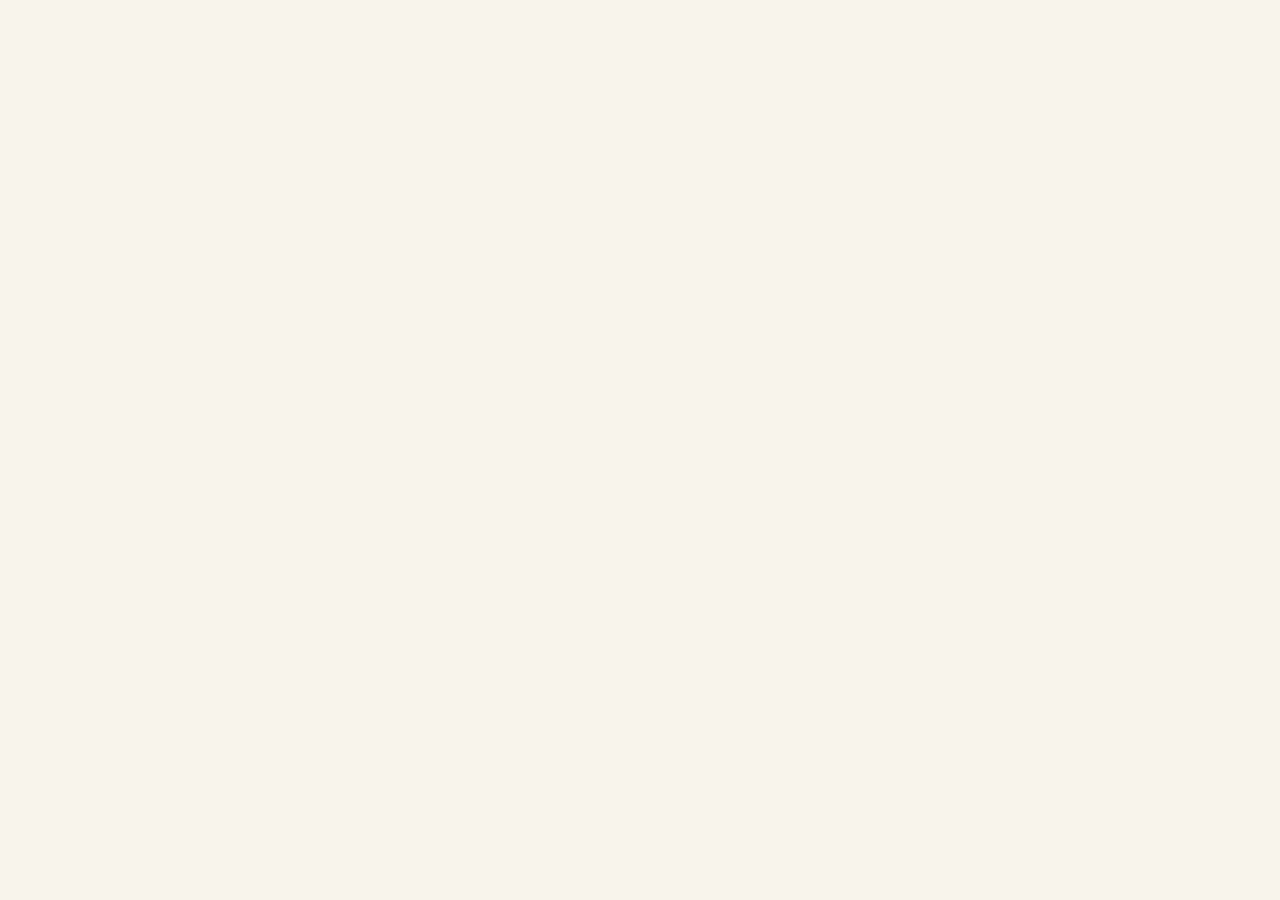
==== commit 244552fa: "painting lp" ====
--- a/painting-2026/index.html
+++ b/painting-2026/index.html
@@ -1,2630 +1,106 @@
 <!doctype html>
 <html lang="en-AE">
 <head>
-<meta charset="utf-8" />
-<meta name="viewport" content="width=device-width,initial-scale=1,viewport-fit=cover" />
-<title>Commercial &amp; Exterior Painting Dubai — Al Hadeeqa Contracting</title>
-<meta name="description" content="Villa exteriors, buildings, and commercial painting by a licensed Dubai contractor. ISO-certified, 50+ staff, 15+ years. Free site assessment across Dubai, Ajman, and Sharjah." />
-<link rel="canonical" href="https://offers.alhadeeqacontracting.com/painting" />
-<meta property="og:locale" content="en_AE" />
-<meta property="og:type" content="website" />
-<meta property="og:title" content="Commercial &amp; Exterior Painting Dubai — Al Hadeeqa Contracting" />
-<meta property="og:description" content="Painted by a contractor, not a painter. Villa exteriors, buildings, and commercial painting across Dubai, Ajman, and Sharjah." />
-<meta property="og:url" content="https://offers.alhadeeqacontracting.com/painting" />
-<meta name="twitter:card" content="summary_large_image" />
-<meta name="theme-color" content="#1A1814" />
+  <meta charset="utf-8" />
+  <meta name="viewport" content="width=device-width, initial-scale=1, viewport-fit=cover" />
+  <link rel="icon" type="image/png" href="assets/gold-logo.png" />
+  <link rel="apple-touch-icon" href="assets/gold-logo.png" />
+  <title>Interior &amp; Exterior Painting Dubai — Al Hadeeqa Contracting</title>
+  <meta name="description" content="Interior &amp; exterior painting in Dubai by a licensed contractor. In-house 50+ crew, free site visit, written quote in 24 hours. Villas, apartments, facades, offices." />
+  <link rel="canonical" href="https://offers.alhadeeqacontracting.com/painting-2026/" />
+  <meta name="robots" content="index, follow" />
+  <meta name="geo.region" content="AE-DU" />
+  <meta name="geo.placename" content="Dubai, United Arab Emirates" />
 
-<link rel="preconnect" href="https://fonts.googleapis.com" />
-<link rel="preconnect" href="https://fonts.gstatic.com" crossorigin />
-<link href="https://fonts.googleapis.com/css2?family=Cormorant+Garamond:ital,wght@0,300;0,400;0,500;0,600;0,700;1,300;1,400;1,500;1,600;1,700&family=DM+Sans:wght@300;400;500;600;700&family=DM+Mono:wght@300;400;500&display=swap" rel="stylesheet" />
+  <meta property="og:locale" content="en_AE" />
+  <meta property="og:type" content="website" />
+  <meta property="og:title" content="Interior &amp; Exterior Painting Dubai — Al Hadeeqa Contracting" />
+  <meta property="og:description" content="Free site visit, written quote in 24 hours. In-house crew, fixed price, furniture protected. Villas, apartments, facades, offices across Dubai." />
+  <meta property="og:url" content="https://offers.alhadeeqacontracting.com/painting-2026/" />
+  <meta name="twitter:card" content="summary_large_image" />
+  <meta name="twitter:title" content="Interior &amp; Exterior Painting Dubai — Al Hadeeqa Contracting" />
+  <meta name="twitter:description" content="Free site visit, written quote in 24 hours. In-house crew, fixed price, furniture protected." />
+  <meta name="theme-color" content="#1a1814" />
 
-<!-- GA4 placeholder. Uncomment when live.
-<script async src="https://www.googletagmanager.com/gtag/js?id=G-HCC52FX6VK"></script>
-<script>
-  window.dataLayer = window.dataLayer || [];
-  function gtag(){dataLayer.push(arguments);}
-  gtag('js', new Date());
-  gtag('config', 'G-HCC52FX6VK');
-</script>
--->
+  <!-- GA4 + Google Ads conversion tracking -->
+  <script async src="https://www.googletagmanager.com/gtag/js?id=G-HCC52FX6VK"></script>
+  <script>
+    window.dataLayer = window.dataLayer || [];
+    function gtag(){dataLayer.push(arguments);}
+    gtag('js', new Date());
+    gtag('config', 'G-HCC52FX6VK', {
+      'page_path': window.location.pathname,
+      'page_title': document.title
+    });
+    gtag('config', 'AW-658897837');
+  </script>
 
-<script type="application/ld+json">
-{
-  "@context": "https://schema.org",
-  "@type": "Service",
-  "serviceType": "Painting Contractor",
-  "name": "Al Hadeeqa Commercial &amp; Exterior Painting",
-  "provider": {
-    "@type": "GeneralContractor",
+  <script type="application/ld+json">
+  {
+    "@context": "https://schema.org",
+    "@type": ["LocalBusiness", "GeneralContractor"],
+    "@id": "https://alhadeeqacontracting.com/#business",
     "name": "Al Hadeeqa Contracting",
+    "description": "Licensed Dubai construction contractor offering interior and exterior painting services since 2009. ISO 9001:2015 and ISO 14001:2015 certified. 50+ in-house crew.",
     "url": "https://alhadeeqacontracting.com",
-    "telephone": "+97142632371",
+    "telephone": "+971544419854",
     "email": "alhadeeqallc@gmail.com",
     "address": {
       "@type": "PostalAddress",
+      "streetAddress": "Office 404, PTC Building, Al Qusais Industrial First",
       "addressLocality": "Dubai",
       "addressCountry": "AE",
       "postOfficeBoxNumber": "234305"
     },
-    "hasCredential": ["ISO 9001:2015", "ISO 14001:2015", "OHSAS 18001:2007", "ASCB(E) Accredited"],
-    "foundingDate": "2009"
-  },
-  "areaServed": [
-    {"@type":"AdministrativeArea","name":"Dubai"},
-    {"@type":"AdministrativeArea","name":"Ajman"},
-    {"@type":"AdministrativeArea","name":"Sharjah"},
-    {"@type":"AdministrativeArea","name":"Abu Dhabi"}
-  ]
-}
-</script>
-
-<script type="application/ld+json">
-{
-  "@context": "https://schema.org",
-  "@type": "FAQPage",
-  "mainEntity": [
-    {
-      "@type": "Question",
-      "name": "Do you paint residential interiors like single bedrooms or apartments?",
-      "acceptedAnswer": {
-        "@type": "Answer",
-        "text": "For small-scale residential interior work, we refer clients to our sister company Jan Interiors, which specialises in residential interior repaints, feature walls, and apartment painting. Al Hadeeqa Contracting handles villa exteriors, commercial interiors, and building-scale painting projects."
-      }
-    },
-    {
-      "@type": "Question",
-      "name": "What paint brands does Al Hadeeqa use?",
-      "acceptedAnswer": {
-        "@type": "Answer",
-        "text": "We primarily use Jotun for exterior systems (chosen for UAE climate performance), Dulux for interior work, and specialist anti-corrosion and waterproof coatings for industrial applications. Specific brand and system selection is confirmed in your project scope document before work begins."
-      }
-    },
-    {
-      "@type": "Question",
-      "name": "Do you handle Municipality NOC and developer permissions?",
-      "acceptedAnswer": {
-        "@type": "Answer",
-        "text": "Yes. As a licensed contractor with ISO 9001 certification, we manage Municipality NOCs, developer permissions, and HSE documentation as part of every commercial project. This is standard for us — and it's a common gap for painting-only companies."
-      }
-    },
-    {
-      "@type": "Question",
-      "name": "How long does a villa exterior repaint take?",
-      "acceptedAnswer": {
-        "@type": "Answer",
-        "text": "A standard 3- or 4-bedroom villa exterior repaint typically takes 5 to 10 working days depending on surface condition, weather, and the coating system specified. We confirm exact timeline in your scope document after site assessment."
-      }
-    },
-    {
-      "@type": "Question",
-      "name": "Can you paint an occupied commercial building without disrupting operations?",
-      "acceptedAnswer": {
-        "@type": "Answer",
-        "text": "Yes. For occupied offices, retail, and hospitality work, we schedule around business hours, use low-VOC paints, seal work zones, and provide HSE documentation as required. This is standard scope for our commercial projects."
-      }
-    },
-    {
-      "@type": "Question",
-      "name": "Do you offer warranty on painting work?",
-      "acceptedAnswer": {
-        "@type": "Answer",
-        "text": "Yes. We provide written warranty on both workmanship and materials. Specific duration depends on the coating system used — premium exterior systems typically carry 3 to 5 year manufacturer warranties; our workmanship warranty covers application defects for 12 months minimum."
-      }
-    }
-  ]
-}
-</script>
-
-<style>
-  :root {
-    --ink: #1A1814;
-    --ink-soft: #2A2620;
-    --ink-mute: #5A544B;
-    --cream: #F2EDE6;
-    --cream-2: #EAE3D8;
-    --paper: #FBF8F2;
-    --sage: #2D4A3E;
-    --sage-deep: #1F3329;
-    --sage-soft: #4A6357;
-    --brass: #C9A96E;
-    --brass-deep: #A88A4F;
-    --rule: rgba(26,24,20,.14);
-    --rule-strong: rgba(26,24,20,.32);
-    --rule-light: rgba(242,237,230,.18);
-    /* paint swatch palette (architectural neutrals) */
-    --sw-chalk: #E8E2D4;
-    --sw-bone: #D9CFB9;
-    --sw-clay: #B4956E;
-    --sw-terracotta: #9C5A3C;
-    --sw-stone: #7A736A;
-    --sw-graphite: #353029;
-    --sw-sage: #6B7E66;
-  }
-
-  * { box-sizing: border-box; }
-  html, body { margin: 0; padding: 0; }
-  html { scroll-behavior: smooth; -webkit-font-smoothing: antialiased; -moz-osx-font-smoothing: grayscale; }
-  body {
-    font-family: "DM Sans", system-ui, -apple-system, sans-serif;
-    color: var(--ink);
-    background: var(--cream);
-    font-size: 17px;
-    line-height: 1.55;
-    overflow-x: hidden;
-  }
-  ::selection { background: var(--sage); color: var(--cream); }
-
-  /* TYPE SYSTEM ---------------------------------------------------------- */
-  .serif { font-family: "Cormorant Garamond", "Times New Roman", serif; font-weight: 400; letter-spacing: -0.01em; }
-  .mono  { font-family: "DM Mono", ui-monospace, Menlo, monospace; font-weight: 400; letter-spacing: 0.02em; }
-  .eyebrow {
-    font-family: "DM Mono", monospace;
-    text-transform: uppercase;
-    font-size: 11px;
-    letter-spacing: 0.22em;
-    font-weight: 500;
-  }
-  .display em { font-style: italic; font-weight: 500; color: var(--sage); }
-
-  /* LAYOUT --------------------------------------------------------------- */
-  .wrap {
-    width: 100%;
-    max-width: 1320px;
-    margin: 0 auto;
-    padding: 0 20px;
-  }
-  @media (min-width: 700px) { .wrap { padding: 0 32px; } }
-  @media (min-width: 1100px) { .wrap { padding: 0 56px; } }
-
-  .section { padding: clamp(72px, 9vw, 132px) 0; position: relative; }
-
-  .hairline { height: 1px; background: var(--rule); width: 100%; border: 0; margin: 0; }
-  .hairline.brass { background: var(--brass); }
-
-  /* TOP BAR -------------------------------------------------------------- */
-  .topbar {
-    position: fixed;
-    top: 0; left: 0; right: 0;
-    z-index: 60;
-    padding: 14px 20px;
-    display: flex;
-    align-items: center;
-    justify-content: space-between;
-    gap: 16px;
-    color: var(--cream);
-    background: rgba(45, 74, 62, 0.32);
-    backdrop-filter: saturate(140%) blur(10px);
-    -webkit-backdrop-filter: saturate(140%) blur(10px);
-    border-bottom: 1px solid rgba(242, 237, 230, 0.14);
-    transition: background 360ms ease, color 360ms ease, border-color 360ms ease, padding 240ms ease;
-  }
-  .topbar::before {
-    content: "";
-    position: absolute;
-    left: 0; right: 0; top: 0;
-    height: 140%;
-    background: linear-gradient(180deg, rgba(31,51,41,0.55) 0%, rgba(31,51,41,0) 100%);
-    pointer-events: none;
-    z-index: -1;
-  }
-  .topbar.scrolled {
-    background: rgba(242, 237, 230, 0.94);
-    color: var(--ink);
-    border-bottom-color: var(--rule);
-  }
-  .topbar.scrolled::before { opacity: 0; }
-  @media (min-width: 700px) { .topbar { padding: 18px 32px; gap: 20px; } }
-  @media (min-width: 1100px) { .topbar { padding: 22px 56px; } }
-  .brand-mark { display: flex; align-items: baseline; gap: 10px; color: inherit; text-decoration: none; min-width: 0; }
-  .brand-mark .ah { font-family: "Cormorant Garamond", serif; font-weight: 500; font-size: 20px; letter-spacing: -0.01em; line-height: 1; }
-  @media (min-width: 700px) { .brand-mark .ah { font-size: 22px; } }
-  .brand-mark .div { width: 1px; height: 14px; background: currentColor; opacity: 0.4; flex-shrink: 0; }
-  .brand-mark .sub { font-family: "DM Mono", monospace; font-size: 10px; letter-spacing: 0.22em; text-transform: uppercase; opacity: 0.85; white-space: nowrap; }
-  @media (max-width: 380px) { .brand-mark .div, .brand-mark .sub { display: none; } }
-  .topbar-meta { display: none; color: inherit; font-size: 12px; }
-  @media (min-width: 1100px) { .topbar-meta { display: flex; align-items: center; gap: 20px; } }
-  .topbar-meta .mono { font-family: "DM Mono", monospace; font-size: 11px; letter-spacing: 0.18em; text-transform: uppercase; opacity: 0.85; }
-  .topbar-cta {
-    font-family: "DM Mono", monospace;
-    font-size: 11px;
-    letter-spacing: 0.16em;
-    text-transform: uppercase;
-    color: inherit;
-    text-decoration: none;
-    border: 1px solid currentColor;
-    padding: 9px 14px;
-    border-radius: 999px;
-    transition: background 200ms ease, color 200ms ease;
-    white-space: nowrap;
-    flex-shrink: 0;
-  }
-  .topbar-cta:hover { background: currentColor; }
-  .topbar-cta:hover span { color: var(--sage); }
-  .topbar.scrolled .topbar-cta:hover span { color: var(--cream); }
-  .topbar-cta .lbl-long { display: none; }
-  .topbar-cta .lbl-short { display: inline; }
-  @media (min-width: 520px) {
-    .topbar-cta .lbl-long { display: inline; }
-    .topbar-cta .lbl-short { display: none; }
-    .topbar-cta { padding: 10px 16px; }
-  }
-
-  /* HERO — diagrammatic / specification document ------------------------- */
-  .hero {
-    position: relative;
-    min-height: 100svh;
-    background: var(--sage);
-    color: var(--cream);
-    overflow: hidden;
-    isolation: isolate;
-    display: flex;
-    flex-direction: column;
-  }
-  /* a faintly painted texture, very subtle */
-  .hero::before {
-    content: "";
-    position: absolute; inset: 0;
-    background:
-      radial-gradient(120% 80% at 80% 20%, rgba(201,169,110,0.16) 0%, rgba(201,169,110,0) 60%),
-      radial-gradient(100% 70% at 0% 100%, rgba(26,24,20,0.45) 0%, rgba(26,24,20,0) 70%);
-    pointer-events: none;
-    z-index: 0;
-  }
-  .hero-grid-overlay {
-    position: absolute; inset: 0;
-    pointer-events: none;
-    z-index: 1;
-    background-image:
-      linear-gradient(to right, rgba(242,237,230,0.05) 1px, transparent 1px);
-    background-size: calc(100% / 12) 100%;
-  }
-
-  .hero-top-meta {
-    position: relative;
-    z-index: 3;
-    padding: 100px 20px 0;
-    display: grid;
-    grid-template-columns: 1fr 1fr;
-    gap: 14px 18px;
-  }
-  @media (min-width: 700px) { .hero-top-meta { padding: 120px 32px 0; grid-template-columns: 1fr 1fr 1fr; } }
-  @media (min-width: 1100px) { .hero-top-meta { padding: 140px 56px 0; grid-template-columns: 1fr 1fr 1fr 1fr; } }
-  @media (max-width: 699px) { .hero-top-meta > :nth-child(3), .hero-top-meta > :nth-child(4) { display: none; } }
-  .hero-top-meta .label {
-    font-family: "DM Mono", monospace;
-    font-size: 10px;
-    letter-spacing: 0.22em;
-    text-transform: uppercase;
-    color: rgba(242,237,230,0.55);
-  }
-  .hero-top-meta .val {
-    font-family: "DM Sans", sans-serif;
-    font-size: 13px;
-    color: var(--cream);
-    margin-top: 4px;
-  }
-
-  .hero-body {
-    position: relative;
-    z-index: 3;
-    flex: 1;
-    display: grid;
-    grid-template-columns: 1fr;
-    gap: 0;
-    padding: 56px 20px 0;
-  }
-  @media (min-width: 700px) { .hero-body { padding: 64px 32px 0; } }
-  @media (min-width: 980px) {
-    .hero-body { grid-template-columns: 1.4fr 1fr; gap: 56px; padding: 72px 56px 0; align-items: stretch; }
-  }
-
-  .hero-text { display: flex; flex-direction: column; justify-content: flex-end; padding-bottom: 80px; }
-  .hero-eyebrow {
-    display: flex;
-    align-items: center;
-    gap: 14px;
-    color: var(--brass);
-    margin-bottom: 28px;
-  }
-  .hero-eyebrow::before { content: ""; width: 36px; height: 1px; background: var(--brass); }
-
-  .hero-headline {
-    font-family: "Cormorant Garamond", serif;
-    font-weight: 300;
-    font-size: clamp(46px, 8.6vw, 138px);
-    line-height: 0.92;
-    letter-spacing: -0.025em;
-    color: var(--cream);
-    max-width: 14ch;
-  }
-  .hero-headline em {
-    font-style: italic;
-    font-weight: 400;
-    color: var(--brass);
-    display: inline-block;
-    position: relative;
-  }
-  .hero-headline em::after {
-    content: "";
-    position: absolute;
-    left: 0; right: 8%;
-    bottom: 0.05em;
-    height: 1px;
-    background: var(--brass);
-    transform-origin: left;
-    transform: scaleX(0);
-    animation: drawRule 1400ms 600ms cubic-bezier(.65,0,.35,1) forwards;
-  }
-  @keyframes drawRule { to { transform: scaleX(1); } }
-
-  .hero-sub {
-    margin-top: 32px;
-    max-width: 50ch;
-    font-size: clamp(15px, 1.3vw, 18px);
-    line-height: 1.55;
-    color: rgba(242,237,230,0.92);
-  }
-
-  .hero-ctas {
-    margin-top: 40px;
-    display: flex;
-    flex-wrap: wrap;
-    gap: 14px;
-    align-items: center;
-  }
-  .btn {
-    display: inline-flex;
-    align-items: center;
-    gap: 10px;
-    padding: 18px 26px;
-    font-family: "DM Sans", sans-serif;
-    font-weight: 500;
-    font-size: 15px;
-    letter-spacing: 0.01em;
-    border-radius: 999px;
-    text-decoration: none;
-    transition: transform 220ms ease, background 220ms ease, color 220ms ease, border-color 220ms ease;
-    border: 1px solid transparent;
-    cursor: pointer;
-  }
-  .btn-primary { background: var(--brass); color: var(--ink); }
-  .btn-primary:hover { background: var(--cream); transform: translateY(-1px); }
-  .btn-ghost-cream { color: var(--cream); border-color: rgba(242,237,230,0.4); }
-  .btn-ghost-cream:hover { border-color: var(--cream); background: rgba(242,237,230,0.08); }
-  .btn-ghost-ink { color: var(--ink); border-color: var(--rule-strong); }
-  .btn-ghost-ink:hover { background: var(--ink); color: var(--cream); border-color: var(--ink); }
-  .btn .arrow { transition: transform 220ms ease; }
-  .btn:hover .arrow { transform: translateX(3px); }
-  .wa-icon { width: 16px; height: 16px; }
-
-  /* hero diagram — paint-system cross-section, the page's signature device */
-  .hero-diagram {
-    position: relative;
-    align-self: stretch;
-    display: flex;
-    flex-direction: column;
-    justify-content: flex-end;
-    padding-bottom: 80px;
-    min-height: 380px;
-  }
-  @media (max-width: 979px) {
-    .hero-diagram { min-height: 360px; padding-top: 8px; padding-bottom: 56px; }
-  }
-  .diagram-frame {
-    position: relative;
-    flex: 1;
-    border: 1px solid rgba(242,237,230,0.22);
-    background: rgba(26,24,20,0.16);
-    padding: 20px;
-    display: flex;
-    flex-direction: column;
-  }
-  .diagram-frame .corner { position: absolute; width: 10px; height: 10px; border: 1px solid var(--brass); }
-  .diagram-frame .corner.tl { top: -5px; left: -5px; border-right: 0; border-bottom: 0; }
-  .diagram-frame .corner.tr { top: -5px; right: -5px; border-left: 0; border-bottom: 0; }
-  .diagram-frame .corner.bl { bottom: -5px; left: -5px; border-right: 0; border-top: 0; }
-  .diagram-frame .corner.br { bottom: -5px; right: -5px; border-left: 0; border-top: 0; }
-
-  .diagram-head {
-    display: flex; justify-content: space-between; align-items: baseline;
-    font-family: "DM Mono", monospace;
-    font-size: 10px;
-    letter-spacing: 0.22em;
-    text-transform: uppercase;
-    color: rgba(242,237,230,0.65);
-    margin-bottom: 24px;
-  }
-  .diagram-head .ttl { color: var(--brass); }
-  .diagram-svg {
-    width: 100%;
-    flex: 1;
-    min-height: 260px;
-    display: block;
-  }
-  .diagram-foot {
-    margin-top: 16px;
-    padding-top: 12px;
-    border-top: 1px solid rgba(242,237,230,0.18);
-    display: flex; justify-content: space-between; gap: 16px;
-    font-family: "DM Mono", monospace;
-    font-size: 10px;
-    letter-spacing: 0.18em;
-    text-transform: uppercase;
-    color: rgba(242,237,230,0.55);
-  }
-
-  .hero-foot {
-    position: relative;
-    z-index: 4;
-    padding: 18px 20px;
-    display: flex;
-    justify-content: space-between;
-    align-items: center;
-    gap: 16px;
-    border-top: 1px solid var(--rule-light);
-    color: rgba(242,237,230,0.65);
-    font-family: "DM Mono", monospace;
-    font-size: 10px;
-    letter-spacing: 0.18em;
-    text-transform: uppercase;
-    margin-top: auto;
-  }
-  @media (min-width: 700px) { .hero-foot { padding: 22px 32px; font-size: 11px; } }
-  @media (min-width: 1100px) { .hero-foot { padding: 26px 56px; } }
-  @media (max-width: 480px) { .hero-foot > :nth-child(2) { display: none; } }
-  .hero-foot .scroll-hint { display: flex; align-items: center; gap: 10px; }
-  .hero-foot .scroll-hint .dot {
-    width: 5px; height: 5px; border-radius: 50%; background: var(--brass);
-    animation: pulse 1800ms ease-in-out infinite;
-  }
-  @keyframes pulse { 0%,100% { opacity: 0.4; } 50% { opacity: 1; } }
-
-  /* TRUST STRIP / MARQUEE ----------------------------------------------- */
-  .trust {
-    background: var(--ink);
-    color: var(--cream);
-    padding: 18px 0;
-    overflow: hidden;
-    border-top: 1px solid var(--rule-light);
-    border-bottom: 1px solid var(--rule-light);
-  }
-  .trust-track {
-    display: flex;
-    gap: 64px;
-    align-items: center;
-    animation: scroll-trust 38s linear infinite;
-    width: max-content;
-    white-space: nowrap;
-    padding-left: 64px;
-  }
-  .trust:hover .trust-track { animation-play-state: paused; }
-  @keyframes scroll-trust { from { transform: translateX(0); } to { transform: translateX(-50%); } }
-  .trust-item {
-    display: flex; align-items: center; gap: 14px;
-    font-family: "DM Mono", monospace;
-    font-size: 12px;
-    letter-spacing: 0.2em;
-    text-transform: uppercase;
-    color: rgba(242,237,230,0.85);
-  }
-  .trust-item .num {
-    font-family: "Cormorant Garamond", serif;
-    font-style: italic;
-    font-size: 26px;
-    line-height: 1;
-    color: var(--brass);
-    font-weight: 400;
-    letter-spacing: -0.02em;
-    text-transform: none;
-  }
-  .trust-item .star { color: var(--brass); font-size: 14px; }
-
-  /* AEO ----------------------------------------------------------------- */
-  .aeo { background: var(--cream); padding: clamp(80px, 10vw, 140px) 0; position: relative; }
-  .aeo-grid {
-    display: grid;
-    grid-template-columns: 1fr;
-    gap: 40px;
-    align-items: start;
-  }
-  @media (min-width: 900px) { .aeo-grid { grid-template-columns: 0.4fr 1fr; gap: 64px; } }
-  .aeo-side { display: flex; flex-direction: column; gap: 16px; padding-top: 8px; }
-  .aeo-side .num {
-    font-family: "Cormorant Garamond", serif;
-    font-style: italic;
-    font-weight: 300;
-    font-size: clamp(56px, 8vw, 110px);
-    line-height: 0.85;
-    color: var(--sage);
-  }
-  .aeo-side .label { color: var(--ink-soft); }
-  .aeo-side .meta-row { display: flex; gap: 8px; align-items: baseline; padding: 10px 0; border-top: 1px solid var(--rule); font-family: "DM Mono", monospace; font-size: 11px; letter-spacing: 0.16em; text-transform: uppercase; }
-  .aeo-side .meta-row .k { width: 110px; color: var(--ink-soft); }
-  .aeo-side .meta-row .v { color: var(--ink); }
-  .aeo-side .meta-row.last { border-bottom: 1px solid var(--rule); }
-
-  .aeo-statement {
-    font-family: "Cormorant Garamond", serif;
-    font-size: clamp(24px, 3vw, 40px);
-    line-height: 1.22;
-    letter-spacing: -0.012em;
-    color: var(--ink);
-    font-weight: 300;
-  }
-  .aeo-statement em { color: var(--sage); font-weight: 400; }
-  .aeo-statement strong { color: var(--ink); font-weight: 500; font-style: italic; }
-
-  /* SERVICES — index/catalogue treatment ------------------------------- */
-  .svc { background: var(--cream); padding: clamp(40px, 6vw, 90px) 0 clamp(80px, 10vw, 130px); }
-  .svc-head {
-    display: grid;
-    grid-template-columns: 1fr;
-    gap: 18px;
-    margin-bottom: 56px;
-    align-items: end;
-  }
-  @media (min-width: 900px) { .svc-head { grid-template-columns: 1fr 0.5fr; gap: 40px; } }
-  .svc-title {
-    font-family: "Cormorant Garamond", serif;
-    font-weight: 300;
-    font-size: clamp(40px, 6vw, 84px);
-    line-height: 0.95;
-    letter-spacing: -0.02em;
-  }
-  .svc-title em { font-style: italic; color: var(--sage); font-weight: 400; }
-  .svc-aside {
-    font-family: "DM Sans", sans-serif;
-    font-size: 14px;
-    color: var(--ink-soft);
-    line-height: 1.55;
-    max-width: 38ch;
-    justify-self: start;
-  }
-  @media (min-width: 900px) { .svc-aside { justify-self: end; text-align: right; } }
-
-  .svc-table {
-    border-top: 1px solid var(--rule-strong);
-  }
-  .svc-row {
-    display: grid;
-    grid-template-columns: 1fr;
-    gap: 0;
-    border-bottom: 1px solid var(--rule);
-    padding: 28px 0;
-    transition: background 320ms ease;
-    position: relative;
-  }
-  @media (min-width: 980px) {
-    .svc-row {
-      grid-template-columns: 80px 60px 1fr 1.4fr 200px;
-      gap: 28px;
-      align-items: start;
-      padding: 32px 0;
+    "openingHoursSpecification": [{
+      "@type": "OpeningHoursSpecification",
+      "dayOfWeek": ["Saturday","Sunday","Monday","Tuesday","Wednesday","Thursday"],
+      "opens": "09:00",
+      "closes": "18:00"
+    }],
+    "hasCredential": ["ISO 9001:2015","ISO 14001:2015","OHSAS 18001:2007","ASCB(E) Accredited"],
+    "foundingDate": "2009",
+    "numberOfEmployees": {"@type": "QuantitativeValue", "value": 50},
+    "areaServed": [
+      {"@type": "City", "name": "Dubai"},
+      {"@type": "City", "name": "Abu Dhabi"},
+      {"@type": "City", "name": "Sharjah"}
+    ],
+    "hasOfferCatalog": {
+      "@type": "OfferCatalog",
+      "name": "Painting Services — Dubai",
+      "itemListElement": [
+        {
+          "@type": "Offer",
+          "name": "Interior Painting",
+          "description": "Full interior painting for villas, apartments and offices. Surface prep, furniture protection, premium emulsion paints (Jotun, Dulux, National Paints). 1-year workmanship warranty."
+        },
+        {
+          "@type": "Offer",
+          "name": "Exterior Painting",
+          "description": "Facade, compound wall and building painting. Waterproof primer, UAE-grade weatherproof topcoats specced for 45°C summers. In-house scaffolding. 2–5 year warranty."
+        }
+      ]
     }
   }
-  .svc-row:hover { background: rgba(45,74,62,0.04); }
-  .svc-row .roman {
-    font-family: "Cormorant Garamond", serif;
-    font-style: italic;
-    font-weight: 300;
-    font-size: clamp(40px, 4vw, 56px);
-    line-height: 0.85;
-    color: var(--sage);
-    letter-spacing: -0.03em;
-    grid-row: 1;
-  }
-  .svc-row .swatch {
-    width: 44px; height: 44px;
-    border: 1px solid var(--rule-strong);
-    flex-shrink: 0;
-    margin-top: 6px;
-    grid-row: 1;
-  }
-  @media (max-width: 979px) {
-    .svc-row .roman { grid-column: 1; grid-row: 1; }
-    .svc-row .swatch { grid-column: 1; grid-row: 1; justify-self: end; align-self: start; }
-  }
-  .svc-row .body { grid-column: 1 / -1; }
-  @media (min-width: 980px) { .svc-row .body { grid-column: auto; grid-row: 1; } }
-  .svc-row .name {
-    font-family: "Cormorant Garamond", serif;
-    font-weight: 400;
-    font-size: clamp(26px, 2.6vw, 38px);
-    line-height: 1.05;
-    letter-spacing: -0.018em;
-    color: var(--ink);
-    margin: 14px 0 4px;
-  }
-  @media (min-width: 980px) { .svc-row .name { margin: 0 0 6px; } }
-  .svc-row .name em { font-style: italic; color: var(--sage); font-weight: 400; }
-  .svc-row .tag {
-    font-family: "Cormorant Garamond", serif;
-    font-style: italic;
-    font-weight: 400;
-    font-size: clamp(16px, 1.3vw, 19px);
-    color: var(--ink-soft);
-    margin-bottom: 14px;
-  }
+  </script>
 
-  .svc-row .detail {
-    grid-column: 1 / -1;
-    margin-top: 14px;
-  }
-  @media (min-width: 980px) { .svc-row .detail { grid-column: auto; grid-row: 1; margin-top: 0; padding-top: 6px; } }
-  .svc-row .detail ul {
-    list-style: none; padding: 0; margin: 0;
-    display: flex; flex-direction: column; gap: 8px;
-  }
-  .svc-row .detail li {
-    display: grid;
-    grid-template-columns: 16px 1fr;
-    gap: 10px;
-    font-size: 14.5px;
-    line-height: 1.55;
-    color: var(--ink-soft);
-  }
-  .svc-row .detail li::before {
-    content: "";
-    width: 8px; height: 1px;
-    background: var(--brass-deep);
-    margin-top: 12px;
-  }
-  .svc-row .detail .note {
-    margin-top: 10px;
-    font-family: "Cormorant Garamond", serif;
-    font-style: italic;
-    font-size: 14px;
-    color: var(--ink-mute);
-  }
+  <link rel="preconnect" href="https://fonts.googleapis.com" />
+  <link rel="preconnect" href="https://fonts.gstatic.com" crossorigin />
+  <link href="https://fonts.googleapis.com/css2?family=Instrument+Serif:ital@0;1&family=Geist:wght@300;400;500;600&family=JetBrains+Mono:wght@400;500&display=swap" rel="stylesheet" />
 
-  .svc-row .price {
-    grid-column: 1 / -1;
-    margin-top: 16px;
-    display: flex;
-    flex-direction: column;
-    gap: 6px;
-    border-top: 1px solid var(--rule);
-    padding-top: 14px;
-  }
-  @media (min-width: 980px) {
-    .svc-row .price { grid-column: auto; grid-row: 1; margin-top: 0; border-top: 0; padding-top: 6px; align-items: flex-end; text-align: right; }
-  }
-  .svc-row .price .from {
-    font-family: "DM Mono", monospace;
-    font-size: 10px;
-    letter-spacing: 0.22em;
-    text-transform: uppercase;
-    color: var(--ink-mute);
-  }
-  .svc-row .price .amt {
-    font-family: "Cormorant Garamond", serif;
-    font-weight: 400;
-    font-size: clamp(22px, 2vw, 28px);
-    line-height: 1.1;
-    color: var(--ink);
-  }
-  .svc-row .price .amt em { font-style: italic; color: var(--brass-deep); }
-  .svc-row .price .qual {
-    font-family: "DM Mono", monospace;
-    font-size: 10px;
-    letter-spacing: 0.18em;
-    text-transform: uppercase;
-    color: var(--ink-mute);
-    line-height: 1.5;
-    max-width: 22ch;
-  }
+  <link rel="stylesheet" href="styles.css" />
 
-  .svc-foot {
-    margin-top: 28px;
-    padding-top: 18px;
-    border-top: 1px solid var(--rule);
-    color: var(--ink-mute);
-    font-size: 13px;
-    font-style: italic;
-    font-family: "Cormorant Garamond", serif;
-    line-height: 1.5;
-  }
-
-  /* CONTRACTOR / WHY ---------------------------------------------------- */
-  .why {
-    background: var(--ink);
-    color: var(--cream);
-    padding: clamp(80px, 10vw, 140px) 0;
-    position: relative;
-    overflow: hidden;
-  }
-  .why-bg {
-    position: absolute;
-    inset: 0;
-    background-image: linear-gradient(to right, rgba(242,237,230,0.04) 1px, transparent 1px);
-    background-size: calc(100% / 12) 100%;
-    opacity: 0.6;
-    pointer-events: none;
-  }
-  .why-head {
-    display: grid; grid-template-columns: 1fr; gap: 18px;
-    margin-bottom: 80px;
-  }
-  @media (min-width: 900px) { .why-head { grid-template-columns: 0.4fr 1fr; gap: 64px; } }
-  .why-eyebrow { color: var(--brass); }
-  .why-title {
-    font-family: "Cormorant Garamond", serif;
-    font-weight: 300;
-    font-size: clamp(40px, 6vw, 92px);
-    line-height: 0.95;
-    letter-spacing: -0.02em;
-    color: var(--cream);
-  }
-  .why-title em { font-style: italic; color: var(--brass); font-weight: 400; }
-  .why-title .strike {
-    position: relative; display: inline-block;
-    color: rgba(242,237,230,0.42);
-  }
-  .why-title .strike::after {
-    content: "";
-    position: absolute;
-    left: -2%; right: -2%; top: 52%;
-    height: 2px;
-    background: var(--brass);
-    transform-origin: left;
-    transform: scaleX(0);
-    transition: transform 800ms cubic-bezier(.65,0,.35,1);
-  }
-  .why-title.in-view .strike::after { transform: scaleX(1); }
-
-  .why-grid {
-    display: grid;
-    grid-template-columns: 1fr;
-    gap: 0;
-    border-top: 1px solid rgba(242,237,230,0.18);
-  }
-  @media (min-width: 980px) { .why-grid { grid-template-columns: 1fr 1fr 1fr; } }
-  .why-card {
-    padding: 36px 0;
-    border-bottom: 1px solid rgba(242,237,230,0.18);
-    display: flex; flex-direction: column;
-    gap: 18px;
-  }
-  @media (min-width: 980px) {
-    .why-card { padding: 36px 30px; border-bottom: 0; border-right: 1px solid rgba(242,237,230,0.18); }
-    .why-card:first-child { padding-left: 0; }
-    .why-card:last-child { padding-right: 0; border-right: 0; }
-  }
-  .why-card .index { font-family: "DM Mono", monospace; font-size: 11px; letter-spacing: 0.2em; color: var(--brass); }
-  .why-card .diagram { width: 100%; height: 140px; margin: 4px 0; }
-  .why-card .h {
-    font-family: "Cormorant Garamond", serif;
-    font-weight: 400;
-    font-size: clamp(26px, 2.3vw, 32px);
-    line-height: 1.05;
-    color: var(--cream);
-  }
-  .why-card .h em { font-style: italic; color: var(--brass); font-weight: 400; }
-  .why-card .b { font-size: 15px; color: rgba(242,237,230,0.78); line-height: 1.6; }
-
-  /* MATERIALS LIBRARY --------------------------------------------------- */
-  .mats {
-    background: var(--paper);
-    padding: clamp(80px, 10vw, 140px) 0;
-    border-top: 1px solid var(--rule);
-    border-bottom: 1px solid var(--rule);
-  }
-  .mats-head {
-    display: grid; grid-template-columns: 1fr; gap: 18px;
-    margin-bottom: 56px;
-    align-items: end;
-  }
-  @media (min-width: 900px) { .mats-head { grid-template-columns: 1fr 0.5fr; gap: 40px; } }
-  .mats-title {
-    font-family: "Cormorant Garamond", serif;
-    font-weight: 300;
-    font-size: clamp(40px, 6vw, 84px);
-    line-height: 0.95;
-    letter-spacing: -0.02em;
-  }
-  .mats-title em { font-style: italic; color: var(--sage); font-weight: 400; }
-  .mats-aside {
-    font-size: 14px; color: var(--ink-soft); line-height: 1.55;
-    max-width: 36ch; justify-self: start;
-  }
-  @media (min-width: 900px) { .mats-aside { justify-self: end; text-align: right; } }
-
-  .mats-cols {
-    display: grid;
-    grid-template-columns: 1fr;
-    gap: 56px;
-  }
-  @media (min-width: 980px) { .mats-cols { grid-template-columns: 0.9fr 1.4fr; gap: 80px; } }
-
-  .mats-col .col-h {
-    font-family: "DM Mono", monospace;
-    font-size: 11px;
-    letter-spacing: 0.22em;
-    text-transform: uppercase;
-    color: var(--brass-deep);
-    margin-bottom: 24px;
-    padding-bottom: 12px;
-    border-bottom: 1px solid var(--rule-strong);
-    display: flex; justify-content: space-between; align-items: baseline;
-  }
-  .mats-col .col-h .roman { font-family: "Cormorant Garamond", serif; font-style: italic; font-size: 18px; color: var(--sage); letter-spacing: -0.02em; text-transform: none; }
-
-  .brand-list { list-style: none; padding: 0; margin: 0; }
-  .brand-list li {
-    display: grid;
-    grid-template-columns: 60px 1fr;
-    gap: 18px;
-    align-items: center;
-    padding: 18px 0;
-    border-bottom: 1px solid var(--rule);
-  }
-  .brand-list li:last-child { border-bottom: 0; }
-  .brand-list .chip {
-    height: 44px;
-    border: 1px solid var(--rule-strong);
-    position: relative;
-  }
-  .brand-list .chip span {
-    position: absolute;
-    left: 6px; top: 4px;
-    font-family: "DM Mono", monospace;
-    font-size: 8px;
-    letter-spacing: 0.14em;
-    color: rgba(26,24,20,0.5);
-  }
-  .brand-list .name {
-    font-family: "Cormorant Garamond", serif;
-    font-size: clamp(22px, 2vw, 28px);
-    color: var(--ink);
-    line-height: 1.1;
-  }
-  .brand-list .role {
-    font-family: "DM Sans", sans-serif;
-    font-size: 13px;
-    color: var(--ink-soft);
-    margin-top: 4px;
-    line-height: 1.5;
-  }
-
-  .systems-list { list-style: none; padding: 0; margin: 0; }
-  .systems-list li {
-    display: grid;
-    grid-template-columns: 1fr;
-    gap: 4px;
-    padding: 22px 0;
-    border-bottom: 1px solid var(--rule);
-    position: relative;
-  }
-  .systems-list li:last-child { border-bottom: 0; }
-  @media (min-width: 700px) {
-    .systems-list li { grid-template-columns: 60px 90px 1fr; gap: 28px; align-items: baseline; padding: 22px 0; }
-  }
-  .systems-list .idx {
-    font-family: "DM Mono", monospace;
-    font-size: 10px;
-    letter-spacing: 0.2em;
-    color: var(--brass-deep);
-    text-transform: uppercase;
-  }
-  .systems-list .swatch-bar {
-    height: 18px;
-    border: 1px solid var(--rule-strong);
-  }
-  .systems-list .desc {
-    font-family: "Cormorant Garamond", serif;
-    font-size: clamp(18px, 1.5vw, 21px);
-    line-height: 1.4;
-    color: var(--ink);
-  }
-  .systems-list .desc em { font-style: italic; color: var(--sage); }
-
-  /* PROCESS — vertical specification sheet ------------------------------ */
-  .process { background: var(--cream); padding: clamp(80px, 10vw, 140px) 0; }
-  .process-head {
-    display: grid; gap: 18px; margin-bottom: 56px;
-  }
-  @media (min-width: 900px) { .process-head { grid-template-columns: 1fr 0.5fr; align-items: end; gap: 40px; } }
-  .process-title {
-    font-family: "Cormorant Garamond", serif;
-    font-weight: 300;
-    font-size: clamp(40px, 6vw, 84px);
-    line-height: 0.95;
-    letter-spacing: -0.02em;
-  }
-  .process-title em { font-style: italic; color: var(--sage); font-weight: 400; }
-  .process-aside { font-size: 14px; color: var(--ink-soft); line-height: 1.55; max-width: 38ch; justify-self: start; }
-  @media (min-width: 900px) { .process-aside { justify-self: end; text-align: right; } }
-
-  .process-spec {
-    border-top: 1px solid var(--rule-strong);
-  }
-  .spec-step {
-    display: grid;
-    grid-template-columns: 1fr;
-    gap: 8px;
-    padding: 36px 0;
-    border-bottom: 1px solid var(--rule);
-    position: relative;
-  }
-  @media (min-width: 900px) {
-    .spec-step { grid-template-columns: 100px 1fr 1fr 200px; gap: 40px; align-items: start; padding: 44px 0; }
-  }
-  .spec-step .num {
-    font-family: "Cormorant Garamond", serif;
-    font-style: italic;
-    font-weight: 300;
-    font-size: clamp(54px, 5vw, 78px);
-    line-height: 0.85;
-    color: var(--sage);
-    letter-spacing: -0.03em;
-  }
-  .spec-step .heading {
-    font-family: "DM Mono", monospace;
-    font-size: 10px;
-    letter-spacing: 0.22em;
-    text-transform: uppercase;
-    color: var(--brass-deep);
-    margin-top: 12px;
-  }
-  .spec-step .h {
-    font-family: "Cormorant Garamond", serif;
-    font-size: clamp(26px, 2.4vw, 34px);
-    line-height: 1.1;
-    color: var(--ink);
-    margin-top: 6px;
-    font-weight: 400;
-  }
-  .spec-step .h em { font-style: italic; color: var(--sage); }
-  .spec-step .b {
-    font-size: 15.5px;
-    line-height: 1.6;
-    color: var(--ink-soft);
-    max-width: 44ch;
-  }
-  .spec-step .deliverable {
-    margin-top: 4px;
-    padding-top: 16px;
-    border-top: 1px solid var(--rule);
-    font-family: "DM Mono", monospace;
-    font-size: 10px;
-    letter-spacing: 0.18em;
-    text-transform: uppercase;
-    color: var(--ink-mute);
-    line-height: 1.7;
-  }
-  @media (min-width: 900px) { .spec-step .deliverable { border-top: 0; padding-top: 0; } }
-  .spec-step .deliverable .k { color: var(--brass-deep); display: block; margin-bottom: 4px; }
-  .spec-step .deliverable .v { color: var(--ink); font-family: "Cormorant Garamond", serif; font-size: 18px; letter-spacing: -0.01em; text-transform: none; font-style: italic; line-height: 1.3; }
-
-  /* JAN INTERIORS BAND ------------------------------------------------- */
-  .crosssell {
-    background: var(--ink);
-    color: var(--cream);
-    position: relative;
-    overflow: hidden;
-  }
-  .crosssell-grid {
-    display: grid;
-    grid-template-columns: 1fr;
-    align-items: stretch;
-  }
-  @media (min-width: 980px) { .crosssell-grid { grid-template-columns: 1fr 1fr; min-height: 460px; } }
-  .crosssell-art {
-    position: relative;
-    min-height: 280px;
-    overflow: hidden;
-    background: var(--sage-deep);
-    display: flex; align-items: center; justify-content: center;
-    border-right: 1px solid rgba(242,237,230,0.14);
-    padding: 40px;
-  }
-  .crosssell-art .glyph {
-    font-family: "Cormorant Garamond", serif;
-    font-style: italic;
-    font-weight: 300;
-    color: var(--brass);
-    font-size: clamp(120px, 18vw, 240px);
-    line-height: 0.85;
-    letter-spacing: -0.04em;
-    text-align: center;
-  }
-  .crosssell-art .glyph .small {
-    display: block;
-    font-style: normal;
-    font-family: "DM Mono", monospace;
-    font-size: 11px;
-    letter-spacing: 0.22em;
-    text-transform: uppercase;
-    color: rgba(242,237,230,0.55);
-    margin-top: 24px;
-  }
-  .crosssell-art::before {
-    content: "";
-    position: absolute; inset: 16px;
-    border: 1px solid rgba(201,169,110,0.28);
-    pointer-events: none;
-  }
-  .crosssell-content {
-    padding: clamp(48px, 6vw, 90px);
-    display: flex; flex-direction: column;
-    justify-content: center;
-    gap: 22px;
-  }
-  .crosssell-content .eyebrow { color: var(--brass); }
-  .crosssell-content .h {
-    font-family: "Cormorant Garamond", serif;
-    font-weight: 300;
-    font-size: clamp(30px, 3.6vw, 50px);
-    line-height: 1.0;
-    letter-spacing: -0.02em;
-  }
-  .crosssell-content .h em { font-style: italic; color: var(--brass); font-weight: 400; }
-  .crosssell-content .b {
-    color: rgba(242,237,230,0.78);
-    line-height: 1.6;
-    max-width: 50ch;
-  }
-
-  /* GALLERY — editorial empty frames ----------------------------------- */
-  .gallery { background: var(--cream); padding: clamp(80px, 10vw, 140px) 0; }
-  .gallery-head {
-    display: grid; gap: 18px; margin-bottom: 48px;
-  }
-  @media (min-width: 900px) { .gallery-head { grid-template-columns: 1fr 0.5fr; align-items: end; gap: 40px; } }
-  .gallery-title {
-    font-family: "Cormorant Garamond", serif;
-    font-weight: 300;
-    font-size: clamp(40px, 6vw, 84px);
-    line-height: 0.95;
-    letter-spacing: -0.02em;
-  }
-  .gallery-title em { font-style: italic; color: var(--sage); font-weight: 400; }
-  .gallery-aside {
-    font-size: 14px; color: var(--ink-soft); line-height: 1.55;
-    max-width: 36ch; justify-self: start;
-  }
-  @media (min-width: 900px) { .gallery-aside { justify-self: end; text-align: right; } }
-
-  .gallery-grid {
-    display: grid;
-    grid-template-columns: 1fr;
-    grid-auto-rows: 240px;
-    gap: 12px;
-  }
-  @media (min-width: 520px) {
-    .gallery-grid { grid-template-columns: repeat(2, 1fr); grid-auto-rows: 220px; }
-  }
-  @media (min-width: 900px) {
-    .gallery-grid {
-      grid-template-columns: repeat(6, 1fr);
-      grid-auto-rows: 200px;
-    }
-  }
-
-  /* placeholder treatment: editorial empty frames with metadata */
-  .frame {
-    position: relative;
-    background: var(--paper);
-    border: 1px solid var(--rule-strong);
-    overflow: hidden;
-    display: flex; flex-direction: column;
-    justify-content: space-between;
-    padding: 18px;
-    transition: background 320ms ease, border-color 320ms ease;
-  }
-  .frame:hover { border-color: var(--brass); }
-  .frame .corner {
-    position: absolute;
-    width: 12px; height: 12px;
-    border: 1px solid var(--brass);
-  }
-  .frame .corner.tl { top: -1px; left: -1px; border-right: 0; border-bottom: 0; }
-  .frame .corner.tr { top: -1px; right: -1px; border-left: 0; border-bottom: 0; }
-  .frame .corner.bl { bottom: -1px; left: -1px; border-right: 0; border-top: 0; }
-  .frame .corner.br { bottom: -1px; right: -1px; border-left: 0; border-top: 0; }
-
-  .frame .top {
-    display: flex; justify-content: space-between; align-items: baseline;
-    font-family: "DM Mono", monospace;
-    font-size: 10px;
-    letter-spacing: 0.18em;
-    text-transform: uppercase;
-    color: var(--ink-mute);
-  }
-  .frame .top .id { color: var(--brass-deep); }
-  .frame .center {
-    flex: 1;
-    display: flex; align-items: center; justify-content: center;
-    padding: 12px 0;
-  }
-  .frame .glyph {
-    width: 68px; height: 68px;
-    color: var(--rule-strong);
-  }
-  .frame .bottom {
-    border-top: 1px solid var(--rule);
-    padding-top: 10px;
-  }
-  .frame .caption {
-    font-family: "Cormorant Garamond", serif;
-    font-style: italic;
-    font-size: 16px;
-    line-height: 1.25;
-    color: var(--ink);
-    letter-spacing: -0.01em;
-  }
-  .frame .meta-row {
-    display: flex; justify-content: space-between;
-    margin-top: 6px;
-    font-family: "DM Mono", monospace;
-    font-size: 9px;
-    letter-spacing: 0.16em;
-    text-transform: uppercase;
-    color: var(--ink-mute);
-  }
-
-  /* a few frames get tinted backgrounds — feels like swatches */
-  .frame.tint-sage { background: var(--sage); color: var(--cream); border-color: var(--sage-deep); }
-  .frame.tint-sage .top { color: rgba(242,237,230,0.6); }
-  .frame.tint-sage .top .id { color: var(--brass); }
-  .frame.tint-sage .glyph { color: rgba(242,237,230,0.3); }
-  .frame.tint-sage .bottom { border-top-color: rgba(242,237,230,0.22); }
-  .frame.tint-sage .caption { color: var(--cream); }
-  .frame.tint-sage .meta-row { color: rgba(242,237,230,0.6); }
-  .frame.tint-sage .corner { border-color: var(--brass); }
-
-  .frame.tint-clay { background: var(--sw-clay); color: var(--ink); border-color: var(--sw-terracotta); }
-  .frame.tint-clay .glyph { color: rgba(26,24,20,0.18); }
-
-  .frame.tint-bone { background: var(--sw-bone); }
-  .frame.tint-bone .glyph { color: rgba(26,24,20,0.18); }
-
-  .frame.tint-graphite { background: var(--sw-graphite); color: var(--cream); border-color: #15110D; }
-  .frame.tint-graphite .top { color: rgba(242,237,230,0.55); }
-  .frame.tint-graphite .top .id { color: var(--brass); }
-  .frame.tint-graphite .glyph { color: rgba(242,237,230,0.18); }
-  .frame.tint-graphite .bottom { border-top-color: rgba(242,237,230,0.18); }
-  .frame.tint-graphite .caption { color: var(--cream); }
-  .frame.tint-graphite .meta-row { color: rgba(242,237,230,0.55); }
-
-  /* asymmetric layout */
-  @media (min-width: 520px) and (max-width: 899px) {
-    .frame.s-1 { grid-column: span 2; grid-row: span 2; }
-  }
-  @media (min-width: 900px) {
-    .frame.s-1 { grid-column: span 4; grid-row: span 2; }
-    .frame.s-2 { grid-column: span 2; grid-row: span 2; }
-    .frame.s-3 { grid-column: span 2; grid-row: span 1; }
-    .frame.s-4 { grid-column: span 2; grid-row: span 1; }
-    .frame.s-5 { grid-column: span 2; grid-row: span 1; }
-    .frame.s-6 { grid-column: span 3; grid-row: span 2; }
-    .frame.s-7 { grid-column: span 3; grid-row: span 2; }
-  }
-
-  .gallery-foot {
-    margin-top: 24px;
-    padding-top: 18px;
-    border-top: 1px solid var(--rule);
-    font-family: "DM Mono", monospace;
-    font-size: 10px;
-    letter-spacing: 0.18em;
-    text-transform: uppercase;
-    color: var(--ink-mute);
-    display: flex; justify-content: space-between; gap: 16px; flex-wrap: wrap;
-  }
-
-  /* FAQ ---------------------------------------------------------------- */
-  .faq {
-    background: var(--cream);
-    padding: clamp(80px, 10vw, 140px) 0;
-    border-top: 1px solid var(--rule);
-  }
-  .faq-grid {
-    display: grid;
-    gap: 40px;
-    grid-template-columns: 1fr;
-  }
-  @media (min-width: 900px) { .faq-grid { grid-template-columns: 0.5fr 1fr; gap: 80px; } }
-  .faq-title {
-    font-family: "Cormorant Garamond", serif;
-    font-weight: 300;
-    font-size: clamp(40px, 5vw, 72px);
-    line-height: 0.95;
-    letter-spacing: -0.02em;
-    align-self: start;
-    position: sticky;
-    top: 100px;
-  }
-  .faq-title em { font-style: italic; color: var(--sage); font-weight: 400; }
-
-  .faq-list { border-top: 1px solid var(--rule-strong); }
-  .faq-item { border-bottom: 1px solid var(--rule-strong); }
-  .faq-q {
-    width: 100%;
-    background: transparent;
-    border: 0;
-    text-align: left;
-    padding: 24px 0;
-    cursor: pointer;
-    display: grid;
-    grid-template-columns: auto 1fr auto;
-    gap: 20px;
-    align-items: center;
-    font-family: "Cormorant Garamond", serif;
-    font-weight: 400;
-    font-size: clamp(20px, 1.8vw, 26px);
-    line-height: 1.2;
-    color: var(--ink);
-    letter-spacing: -0.01em;
-  }
-  .faq-q .num {
-    font-family: "DM Mono", monospace;
-    font-size: 11px;
-    letter-spacing: 0.18em;
-    color: var(--brass-deep);
-    font-weight: 400;
-  }
-  .faq-q .toggle {
-    width: 32px; height: 32px;
-    border-radius: 50%;
-    border: 1px solid var(--rule-strong);
-    display: flex; align-items: center; justify-content: center;
-    color: var(--ink);
-    transition: background 200ms ease, color 200ms ease, border-color 200ms ease, transform 320ms ease;
-    position: relative;
-    flex-shrink: 0;
-  }
-  .faq-q .toggle::before, .faq-q .toggle::after { content: ""; position: absolute; background: currentColor; }
-  .faq-q .toggle::before { width: 12px; height: 1px; }
-  .faq-q .toggle::after { width: 1px; height: 12px; transition: transform 280ms ease; }
-  .faq-item.open .faq-q .toggle { background: var(--ink); color: var(--cream); border-color: var(--ink); }
-  .faq-item.open .faq-q .toggle::after { transform: scaleY(0); }
-  .faq-a {
-    overflow: hidden;
-    max-height: 0;
-    transition: max-height 460ms cubic-bezier(.4,0,.2,1);
-  }
-  .faq-a-inner {
-    padding: 0 0 28px 0;
-    color: var(--ink-soft);
-    font-size: 16px;
-    line-height: 1.65;
-    max-width: 60ch;
-  }
-  @media (min-width: 700px) { .faq-a-inner { padding-left: 60px; } }
-  .faq-a-inner a { color: var(--sage); text-decoration: underline; text-underline-offset: 3px; }
-  .faq-a-inner a:hover { color: var(--brass-deep); }
-
-  /* FORM --------------------------------------------------------------- */
-  .book {
-    background: var(--ink);
-    color: var(--cream);
-    padding: clamp(80px, 10vw, 140px) 0;
-    position: relative;
-    overflow: hidden;
-  }
-  .book-grid {
-    display: grid;
-    grid-template-columns: 1fr;
-    gap: 56px;
-  }
-  .book-grid > * { min-width: 0; }
-  @media (min-width: 900px) { .book-grid { grid-template-columns: 1fr 1.1fr; gap: 80px; } }
-
-  .book-side .eyebrow { color: var(--brass); }
-  .book-title {
-    font-family: "Cormorant Garamond", serif;
-    font-weight: 300;
-    font-size: clamp(40px, 5.4vw, 80px);
-    line-height: 0.95;
-    letter-spacing: -0.02em;
-    color: var(--cream);
-    margin-top: 20px;
-  }
-  .book-title em { font-style: italic; color: var(--brass); font-weight: 400; }
-  .book-sub { margin-top: 24px; color: rgba(242,237,230,0.78); line-height: 1.6; max-width: 44ch; }
-
-  .book-contact {
-    margin-top: 40px;
-    padding-top: 24px;
-    border-top: 1px solid rgba(242,237,230,0.18);
-    display: flex; flex-direction: column;
-    gap: 14px;
-  }
-  .book-contact .row {
-    display: grid;
-    grid-template-columns: 110px 1fr;
-    gap: 12px;
-    align-items: baseline;
-    padding: 6px 0;
-    font-family: "DM Mono", monospace;
-    font-size: 11px;
-    letter-spacing: 0.14em;
-    text-transform: uppercase;
-    word-break: break-word;
-  }
-  @media (min-width: 700px) {
-    .book-contact .row { grid-template-columns: 130px 1fr; gap: 16px; font-size: 12px; letter-spacing: 0.16em; }
-  }
-  .book-contact .row .k { color: rgba(242,237,230,0.55); }
-  .book-contact .row .v { color: var(--cream); text-decoration: none; }
-  .book-contact .row .v:hover { color: var(--brass); }
-
-  .book-form {
-    background: rgba(242,237,230,0.04);
-    border: 1px solid rgba(242,237,230,0.14);
-    padding: clamp(28px, 3vw, 44px);
-    display: flex; flex-direction: column;
-    gap: 20px;
-  }
-  .form-row { display: grid; grid-template-columns: 1fr; gap: 20px; }
-  .form-row > * { min-width: 0; }
-  @media (min-width: 600px) { .form-row.two { grid-template-columns: 1fr 1fr; } }
-  .field { display: flex; flex-direction: column; gap: 8px; }
-  .field label {
-    font-family: "DM Mono", monospace;
-    font-size: 10px;
-    letter-spacing: 0.22em;
-    text-transform: uppercase;
-    color: rgba(242,237,230,0.65);
-  }
-  .field label .req { color: var(--brass); }
-  .field input,
-  .field select,
-  .field textarea {
-    background: transparent;
-    border: 0;
-    border-bottom: 1px solid rgba(242,237,230,0.3);
-    padding: 12px 0;
-    font-family: "DM Sans", sans-serif;
-    font-size: 16px;
-    color: var(--cream);
-    transition: border-color 200ms ease;
-    border-radius: 0;
-  }
-  .field textarea {
-    resize: vertical;
-    min-height: 80px;
-    border: 1px solid rgba(242,237,230,0.3);
-    padding: 14px;
-  }
-  .field select option { color: var(--ink); background: var(--cream); }
-  .field input:focus,
-  .field select:focus,
-  .field textarea:focus { outline: none; border-color: var(--brass); }
-  .field input::placeholder, .field textarea::placeholder { color: rgba(242,237,230,0.35); }
-  .field select {
-    appearance: none;
-    -webkit-appearance: none;
-    background-image: url("data:image/svg+xml;utf8,<svg xmlns='http://www.w3.org/2000/svg' viewBox='0 0 12 8' fill='none' stroke='%23C9A96E' stroke-width='1.5'><path d='M1 1.5L6 6.5L11 1.5'/></svg>");
-    background-repeat: no-repeat;
-    background-position: right 4px center;
-    background-size: 12px;
-    padding-right: 24px;
-  }
-
-  .form-foot {
-    display: flex;
-    justify-content: space-between;
-    align-items: center;
-    flex-wrap: wrap;
-    gap: 16px;
-    margin-top: 8px;
-  }
-  .form-foot .note {
-    font-family: "DM Mono", monospace;
-    font-size: 10px;
-    letter-spacing: 0.18em;
-    text-transform: uppercase;
-    color: rgba(242,237,230,0.5);
-    max-width: 32ch;
-    line-height: 1.6;
-  }
-  .form-submit {
-    background: var(--brass);
-    color: var(--ink);
-    border: 0;
-    padding: 18px 28px;
-    border-radius: 999px;
-    font-family: "DM Sans", sans-serif;
-    font-weight: 500;
-    font-size: 15px;
-    cursor: pointer;
-    display: inline-flex;
-    align-items: center;
-    gap: 10px;
-    transition: background 200ms ease, transform 200ms ease;
-  }
-  .form-submit:hover { background: var(--cream); transform: translateY(-1px); }
-
-  /* FOOTER ------------------------------------------------------------- */
-  .footer {
-    background: var(--ink);
-    color: rgba(242,237,230,0.7);
-    padding: 60px 0 36px;
-    border-top: 1px solid rgba(242,237,230,0.14);
-  }
-  .footer-grid {
-    display: grid;
-    grid-template-columns: 1fr;
-    gap: 40px;
-    align-items: start;
-  }
-  @media (min-width: 900px) { .footer-grid { grid-template-columns: 1fr 1fr 1fr; gap: 56px; } }
-  .footer-brand {
-    font-family: "Cormorant Garamond", serif;
-    font-weight: 500;
-    font-size: 28px;
-    line-height: 1;
-    color: var(--cream);
-    margin-bottom: 10px;
-  }
-  .footer-tag {
-    font-family: "DM Mono", monospace;
-    font-size: 11px;
-    letter-spacing: 0.16em;
-    text-transform: uppercase;
-    color: rgba(242,237,230,0.55);
-    line-height: 1.7;
-  }
-  .footer-h {
-    font-family: "DM Mono", monospace;
-    font-size: 10px;
-    letter-spacing: 0.22em;
-    text-transform: uppercase;
-    color: var(--brass);
-    margin-bottom: 16px;
-  }
-  .footer-list { list-style: none; padding: 0; margin: 0; display: flex; flex-direction: column; gap: 8px; }
-  .footer-list a, .footer-list span {
-    font-size: 14px;
-    color: rgba(242,237,230,0.7);
-    text-decoration: none;
-    transition: color 180ms ease;
-  }
-  .footer-list a:hover { color: var(--brass); }
-  .footer-cert { font-size: 12px; color: rgba(242,237,230,0.6); line-height: 1.7; }
-  .footer-bot {
-    margin-top: 56px;
-    padding-top: 20px;
-    border-top: 1px solid rgba(242,237,230,0.12);
-    display: flex; justify-content: space-between; gap: 16px; flex-wrap: wrap;
-    font-family: "DM Mono", monospace;
-    font-size: 10px;
-    letter-spacing: 0.18em;
-    text-transform: uppercase;
-    color: rgba(242,237,230,0.45);
-  }
-
-  /* STICKY WHATSAPP --------------------------------------------------- */
-  .sticky-wa {
-    position: fixed;
-    right: 20px;
-    bottom: 20px;
-    z-index: 70;
-    width: 60px; height: 60px;
-    border-radius: 50%;
-    background: #25D366;
-    color: #fff;
-    display: flex; align-items: center; justify-content: center;
-    box-shadow: 0 12px 32px rgba(37,211,102,0.35), 0 4px 12px rgba(0,0,0,0.2);
-    transition: transform 220ms ease, box-shadow 220ms ease;
-    text-decoration: none;
-  }
-  .sticky-wa:hover { transform: scale(1.06); box-shadow: 0 16px 40px rgba(37,211,102,0.5), 0 4px 12px rgba(0,0,0,0.25); }
-  .sticky-wa svg { width: 30px; height: 30px; }
-  .sticky-wa .ring {
-    position: absolute; inset: -6px;
-    border-radius: 50%;
-    border: 1px solid #25D366;
-    animation: ring 2200ms ease-out infinite;
-    opacity: 0;
-  }
-  @keyframes ring {
-    0% { transform: scale(0.85); opacity: 0; }
-    30% { opacity: 0.5; }
-    100% { transform: scale(1.4); opacity: 0; }
-  }
-
-  /* ANIM IN-VIEW ------------------------------------------------------- */
-  [data-reveal] {
-    opacity: 0;
-    transform: translateY(24px);
-    transition: opacity 900ms cubic-bezier(.2,.6,.2,1), transform 900ms cubic-bezier(.2,.6,.2,1);
-  }
-  [data-reveal].in-view { opacity: 1; transform: translateY(0); }
-  [data-reveal-delay="1"] { transition-delay: 80ms; }
-  [data-reveal-delay="2"] { transition-delay: 160ms; }
-  [data-reveal-delay="3"] { transition-delay: 240ms; }
-  [data-reveal-delay="4"] { transition-delay: 320ms; }
-
-  /* hero diagram layer-draw animation */
-  .layer { opacity: 0; transform: translateY(8px); transform-origin: left center; }
-  .layer.in { animation: layerIn 700ms cubic-bezier(.2,.7,.2,1) forwards; }
-  @keyframes layerIn { to { opacity: 1; transform: translateY(0); } }
-  .layer-rule { stroke-dasharray: 200; stroke-dashoffset: 200; }
-  .layer-rule.in { animation: ruleIn 800ms 200ms cubic-bezier(.2,.7,.2,1) forwards; }
-  @keyframes ruleIn { to { stroke-dashoffset: 0; } }
-
-  @media (prefers-reduced-motion: reduce) {
-    *, *::before, *::after {
-      animation-duration: 0.01ms !important;
-      animation-iteration-count: 1 !important;
-      transition-duration: 0.01ms !important;
-      scroll-behavior: auto !important;
-    }
-    [data-reveal] { opacity: 1; transform: none; }
-    .layer { opacity: 1; transform: none; }
-    .layer-rule { stroke-dashoffset: 0; }
-  }
-</style>
+  <script src="https://unpkg.com/react@18.3.1/umd/react.development.js" integrity="sha384-hD6/rw4ppMLGNu3tX5cjIb+uRZ7UkRJ6BPkLpg4hAu/6onKUg4lLsHAs9EBPT82L" crossorigin="anonymous"></script>
+  <script src="https://unpkg.com/react-dom@18.3.1/umd/react-dom.development.js" integrity="sha384-u6aeetuaXnQ38mYT8rp6sbXaQe3NL9t+IBXmnYxwkUI2Hw4bsp2Wvmx4yRQF1uAm" crossorigin="anonymous"></script>
+  <script src="https://unpkg.com/@babel/standalone@7.29.0/babel.min.js" integrity="sha384-m08KidiNqLdpJqLq95G/LEi8Qvjl/xUYll3QILypMoQ65QorJ9Lvtp2RXYGBFj1y" crossorigin="anonymous"></script>
 </head>
 <body>
-<!--
-  IMAGE SWAP PATTERN
-  ------------------
-  Every gallery slot is a <div class="frame"> placeholder. To replace with real
-  photography, swap the inner <div class="center">…</div> for an <img>:
+  <div id="root"></div>
 
-      <img src="assets/villa-exterior.jpg"
-           alt="Villa exterior, freshly painted, golden hour"
-           class="frame-img"
-           loading="lazy" />
-
-  Then add `.frame-img { position:absolute; inset:0; width:100%; height:100%;
-  object-fit:cover; }` and remove the placeholder padding/borders if you want
-  the image to bleed full-frame.
--->
-
-<!-- TOP BAR ============================================================= -->
-<header class="topbar" id="topbar">
-  <a href="#" class="brand-mark" aria-label="Al Hadeeqa Contracting — Painting">
-    <span class="ah">Al Hadeeqa</span>
-    <span class="div"></span>
-    <span class="sub">Painting</span>
-  </a>
-  <div class="topbar-meta">
-    <span class="mono">Lic. Dubai Municipality</span>
-    <span class="mono">EST. 2009</span>
-  </div>
-  <a class="topbar-cta wa-link" data-wa-context="topbar" href="https://wa.me/971544419854?text=Hi%20Al%20Hadeeqa%2C%20I%27d%20like%20to%20book%20a%20free%20painting%20site%20assessment." target="_blank" rel="noopener">
-    <span class="lbl-long">Book assessment</span>
-    <span class="lbl-short">Book</span>
-  </a>
-</header>
-
-<!-- HERO ================================================================ -->
-<section class="hero" id="hero">
-  <div class="hero-grid-overlay" aria-hidden="true"></div>
-
-  <div class="hero-top-meta">
-    <div>
-      <div class="label">Service</div>
-      <div class="val">Commercial · Exterior · Building-scale</div>
-    </div>
-    <div>
-      <div class="label">Coverage</div>
-      <div class="val">Dubai · Ajman · Sharjah · Abu Dhabi</div>
-    </div>
-    <div>
-      <div class="label">Contractor</div>
-      <div class="val">Licensed · ISO 9001 / 14001 / 18001</div>
-    </div>
-    <div>
-      <div class="label">Site assessment</div>
-      <div class="val">Free of charge — visit booked same week</div>
-    </div>
-  </div>
-
-  <div class="hero-body">
-    <div class="hero-text">
-      <div class="hero-eyebrow eyebrow">§ 00 — Painting Services 2026</div>
-      <h1 class="hero-headline">
-        Painted by a contractor,<br /><em>not a painter.</em>
-      </h1>
-      <p class="hero-sub">Villa exteriors, buildings, and commercial spaces — painted by a licensed Dubai contractor with 50+ in-house crew, ISO certifications, and 15+ years on Dubai construction sites.</p>
-      <div class="hero-ctas">
-        <a class="btn btn-primary wa-link" data-wa-context="hero-primary" href="https://wa.me/971544419854?text=Hi%20Al%20Hadeeqa%2C%20I%27d%20like%20to%20book%20a%20free%20painting%20site%20assessment." target="_blank" rel="noopener">
-          <svg class="wa-icon" viewBox="0 0 24 24" fill="currentColor" aria-hidden="true"><path d="M20.5 3.5A11.5 11.5 0 0 0 3.7 19l-1.2 4.5 4.7-1.2a11.5 11.5 0 0 0 17.3-9.9 11.4 11.4 0 0 0-3.9-8.9zM12 21.3a9.3 9.3 0 0 1-4.7-1.3l-.4-.2-2.8.7.7-2.7-.2-.4A9.3 9.3 0 1 1 21.3 12 9.3 9.3 0 0 1 12 21.3zm5.1-7c-.3-.1-1.7-.8-2-.9-.3-.1-.5-.1-.7.1-.2.3-.7.9-.9 1-.2.2-.3.2-.6.1-.3-.1-1.3-.5-2.4-1.5a8.8 8.8 0 0 1-1.6-2c-.2-.3 0-.5.1-.6.1-.1.3-.4.5-.6.1-.2.2-.3.2-.5.1-.2 0-.4 0-.5-.1-.1-.7-1.6-.9-2.2-.2-.6-.5-.5-.7-.5h-.6c-.2 0-.5.1-.8.4s-1.1 1-1.1 2.5 1.1 2.9 1.3 3.1c.2.2 2.2 3.4 5.4 4.8 3.2 1.4 3.2.9 3.8.9.6-.1 1.7-.7 2-1.4.3-.7.3-1.2.2-1.4-.1-.1-.3-.2-.6-.3z"/></svg>
-          WhatsApp for a free site assessment
-          <span class="arrow">→</span>
-        </a>
-        <a class="btn btn-ghost-cream" href="#services">
-          See what we paint <span class="arrow">→</span>
-        </a>
-      </div>
-    </div>
-
-    <aside class="hero-diagram" aria-label="Paint system cross-section diagram">
-      <div class="diagram-frame" id="hero-diagram">
-        <span class="corner tl"></span><span class="corner tr"></span>
-        <span class="corner bl"></span><span class="corner br"></span>
-
-        <div class="diagram-head">
-          <span class="ttl">Fig. 01 — Paint system cross-section</span>
-          <span>Exterior · Villa</span>
-        </div>
-
-        <svg class="diagram-svg" viewBox="0 0 360 280" preserveAspectRatio="xMidYMid meet" aria-hidden="true">
-          <!-- substrate (concrete/render) — bottom -->
-          <g class="layer" data-delay="0">
-            <rect x="40" y="220" width="240" height="40" fill="#7A736A" />
-            <!-- aggregate texture -->
-            <circle cx="60" cy="240" r="2" fill="#5A544B" />
-            <circle cx="90" cy="248" r="1.5" fill="#5A544B" />
-            <circle cx="120" cy="232" r="2.5" fill="#5A544B" />
-            <circle cx="160" cy="245" r="1.8" fill="#5A544B" />
-            <circle cx="200" cy="238" r="2.2" fill="#5A544B" />
-            <circle cx="240" cy="250" r="1.6" fill="#5A544B" />
-            <circle cx="265" cy="232" r="2" fill="#5A544B" />
-            <line x1="40" y1="220" x2="280" y2="220" stroke="#1A1814" stroke-width="0.8" />
-          </g>
-          <!-- crack repair (wedge into substrate) -->
-          <g class="layer" data-delay="100">
-            <path d="M 130 220 L 138 250 L 142 250 L 134 220 Z" fill="#A88A4F" />
-          </g>
-          <!-- primer -->
-          <g class="layer" data-delay="200">
-            <rect x="40" y="200" width="240" height="20" fill="#D9CFB9" />
-          </g>
-          <!-- coat 1 -->
-          <g class="layer" data-delay="300">
-            <rect x="40" y="178" width="240" height="22" fill="#E8E2D4" />
-          </g>
-          <!-- coat 2 -->
-          <g class="layer" data-delay="400">
-            <rect x="40" y="156" width="240" height="22" fill="#F2EDE6" />
-          </g>
-          <!-- topcoat -->
-          <g class="layer" data-delay="500">
-            <rect x="40" y="134" width="240" height="22" fill="#FBF8F2" />
-            <line x1="40" y1="134" x2="280" y2="134" stroke="#C9A96E" stroke-width="0.6" />
-          </g>
-
-          <!-- callout rules + labels -->
-          <g class="layer layer-rule" data-delay="600" stroke="#C9A96E" stroke-width="0.8" fill="none">
-            <line x1="280" y1="240" x2="320" y2="240" />
-            <line x1="280" y1="210" x2="320" y2="210" />
-            <line x1="280" y1="189" x2="320" y2="189" />
-            <line x1="280" y1="167" x2="320" y2="167" />
-            <line x1="280" y1="145" x2="320" y2="145" />
-            <line x1="320" y1="134" x2="320" y2="260" />
-          </g>
-          <g class="layer" data-delay="700" font-family="DM Mono, monospace" font-size="7" fill="#F2EDE6" letter-spacing="1">
-            <text x="324" y="243">05 · SUBSTRATE</text>
-            <text x="324" y="213">04 · PRIMER</text>
-            <text x="324" y="192">03 · COAT 1</text>
-            <text x="324" y="170">02 · COAT 2</text>
-            <text x="324" y="148">01 · TOPCOAT</text>
-          </g>
-
-          <!-- depth rule on left -->
-          <g class="layer" data-delay="600" stroke="#C9A96E" stroke-width="0.8" fill="none">
-            <line x1="32" y1="134" x2="32" y2="260" />
-            <line x1="28" y1="134" x2="36" y2="134" />
-            <line x1="28" y1="260" x2="36" y2="260" />
-          </g>
-          <g class="layer" data-delay="700" font-family="DM Mono, monospace" font-size="7" fill="rgba(242,237,230,0.6)" letter-spacing="1">
-            <text x="14" y="200" transform="rotate(-90 14 200)">DEPTH · ≈ 280µm</text>
-          </g>
-
-          <!-- prep arrow into crack -->
-          <g class="layer" data-delay="200" stroke="#C9A96E" stroke-width="0.8" fill="none">
-            <path d="M 100 250 L 130 240" />
-            <polygon points="130,240 124,238 126,243" fill="#C9A96E" stroke="none" />
-          </g>
-          <g class="layer" data-delay="300" font-family="Cormorant Garamond, serif" font-style="italic" font-size="10" fill="#C9A96E">
-            <text x="50" y="252">crack repair</text>
-          </g>
-        </svg>
-
-        <div class="diagram-foot">
-          <span>Spec. 3-coat exterior · UAE climate</span>
-          <span>Jotun / Dulux</span>
-        </div>
-      </div>
-    </aside>
-  </div>
-
-  <div class="hero-foot">
-    <span>+971 4 263 2371 · <a href="/cdn-cgi/l/email-protection" class="__cf_email__" data-cfemail="4425282c252021213525282827042329252d286a272b29">[email&#160;protected]</a></span>
-    <span>P.O. Box 234305, Dubai · U.A.E.</span>
-    <span class="scroll-hint"><span class="dot"></span>Scroll to specification</span>
-  </div>
-</section>
-
-<!-- TRUST STRIP ========================================================= -->
-<div class="trust" aria-label="Credibility marks">
-  <div class="trust-track" id="trust-track"></div>
-</div>
-
-<!-- AEO ================================================================= -->
-<section class="aeo">
-  <div class="wrap">
-    <div class="aeo-grid">
-      <aside class="aeo-side">
-        <div class="num" data-reveal>§ 01</div>
-        <div class="eyebrow label">In summary</div>
-        <div class="meta-row"><span class="k">Scope</span><span class="v">Commercial · Exterior</span></div>
-        <div class="meta-row"><span class="k">Cities</span><span class="v">Dubai · Ajman · Sharjah</span></div>
-        <div class="meta-row"><span class="k">Certs</span><span class="v">ISO 9001 / 14001 / 18001</span></div>
-        <div class="meta-row last"><span class="k">Visit</span><span class="v">Free of charge</span></div>
-      </aside>
-      <p class="aeo-statement" data-reveal data-reveal-delay="1">
-        Al Hadeeqa Contracting provides commercial, exterior, and building-scale painting services across <em>Dubai, Ajman, and Sharjah</em>. As a licensed construction contractor — <strong>not a painting specialist</strong> — we integrate painting with surface preparation, crack repair, and waterproofing for villas, commercial buildings, developer projects, and hospitality properties. ISO 9001 / 14001 / OHSAS 18001 certified. Free site assessments available.
-      </p>
-    </div>
-  </div>
-</section>
-
-<!-- SERVICES INDEX ====================================================== -->
-<section class="svc" id="services">
-  <div class="wrap">
-    <div class="svc-head">
-      <h2 class="svc-title" data-reveal>What we <em>paint.</em></h2>
-      <p class="svc-aside" data-reveal data-reveal-delay="1">Six categories. We don't take residential interior repaints — those go to our sister company, Jan Interiors. Everything else, treated as a contractor project: scoped, documented, warranted.</p>
-    </div>
-
-    <div class="svc-table">
-      <article class="svc-row" data-reveal>
-        <span class="roman">i</span>
-        <span class="swatch" style="background: linear-gradient(180deg, #F2EDE6 0%, #F2EDE6 60%, #E8E2D4 60%, #E8E2D4 100%);"></span>
-        <div class="body">
-          <h3 class="name">Villa Exterior <em>Painting</em></h3>
-          <p class="tag">Premium villas · weather-protective systems.</p>
-        </div>
-        <div class="detail">
-          <ul>
-            <li>Crack repair, render inspection, and waterproofing prep before paint</li>
-            <li>3-coat exterior systems engineered for UAE sun and salt</li>
-            <li>Coastal salt-corrosion coatings available on Palm and JBR</li>
-          </ul>
-        </div>
-        <div class="price">
-          <span class="from">From</span>
-          <span class="amt"><em>AED</em> 18,000</span>
-          <span class="qual">3-bedroom standard</span>
-        </div>
-      </article>
-
-      <article class="svc-row" data-reveal>
-        <span class="roman">ii</span>
-        <span class="swatch" style="background: linear-gradient(180deg, #D9CFB9 0%, #D9CFB9 50%, #B4956E 50%, #B4956E 100%);"></span>
-        <div class="body">
-          <h3 class="name">Building Exterior <em>&amp; Façade</em></h3>
-          <p class="tag">Low-rise and mid-rise · scaffolding or boom lift access.</p>
-        </div>
-        <div class="detail">
-          <ul>
-            <li>Façade inspection, crack sealing, anti-carbonation coatings</li>
-            <li>Render and substrate repair before painting</li>
-            <li>HSE documentation and Municipality NOCs handled</li>
-          </ul>
-          <p class="note">High-rise rope access work coming soon — currently mid-rise max.</p>
-        </div>
-        <div class="price">
-          <span class="from">Quoted</span>
-          <span class="amt">per project</span>
-          <span class="qual">After site survey</span>
-        </div>
-      </article>
-
-      <article class="svc-row" data-reveal>
-        <span class="roman">iii</span>
-        <span class="swatch" style="background: linear-gradient(180deg, #FBF8F2 0%, #FBF8F2 60%, #E8E2D4 60%, #E8E2D4 100%);"></span>
-        <div class="body">
-          <h3 class="name">Commercial <em>Interior</em></h3>
-          <p class="tag">Offices · retail · hospitality · clinics.</p>
-        </div>
-        <div class="detail">
-          <ul>
-            <li>Low-VOC paints, scheduled around business hours</li>
-            <li>HSE plan and dust containment for occupied spaces</li>
-            <li>Standard 2-coat office-grade finish</li>
-          </ul>
-        </div>
-        <div class="price">
-          <span class="from">From</span>
-          <span class="amt"><em>AED</em> 25 / sqm</span>
-          <span class="qual">Standard 2-coat office finish</span>
-        </div>
-      </article>
-
-      <article class="svc-row" data-reveal>
-        <span class="roman">iv</span>
-        <span class="swatch" style="background: linear-gradient(180deg, #2D4A3E 0%, #2D4A3E 50%, #C9A96E 50%, #C9A96E 100%);"></span>
-        <div class="body">
-          <h3 class="name">Developer <em>Handover</em></h3>
-          <p class="tag">Painting at handover scale · on developer timelines.</p>
-        </div>
-        <div class="detail">
-          <ul>
-            <li>Whole-project programmes, phased handover painting</li>
-            <li>BOQ-style scoping and proper project management</li>
-            <li>ISO-certified contractor, suitable for tier-1 developer requirements</li>
-          </ul>
-        </div>
-        <div class="price">
-          <span class="from">Quoted</span>
-          <span class="amt">per project</span>
-          <span class="qual">BOQ &amp; programme</span>
-        </div>
-      </article>
-
-      <article class="svc-row" data-reveal>
-        <span class="roman">v</span>
-        <span class="swatch" style="background: linear-gradient(180deg, #353029 0%, #353029 50%, #7A736A 50%, #7A736A 100%);"></span>
-        <div class="body">
-          <h3 class="name">Industrial &amp; <em>Anti-corrosion</em></h3>
-          <p class="tag">Steel structures · plant rooms · workshops.</p>
-        </div>
-        <div class="detail">
-          <ul>
-            <li>Anti-corrosion epoxy systems for steel</li>
-            <li>Specialist coatings for industrial substrates</li>
-            <li>Chemically-resistant floor systems on request</li>
-          </ul>
-        </div>
-        <div class="price">
-          <span class="from">Quoted</span>
-          <span class="amt">per project</span>
-          <span class="qual">After substrate survey</span>
-        </div>
-      </article>
-
-      <article class="svc-row" data-reveal>
-        <span class="roman">vi</span>
-        <span class="swatch" style="background: linear-gradient(180deg, #6B7E66 0%, #6B7E66 50%, #B4956E 50%, #B4956E 100%);"></span>
-        <div class="body">
-          <h3 class="name">Compound &amp; <em>FM contracts</em></h3>
-          <p class="tag">Ongoing maintenance painting at scale.</p>
-        </div>
-        <div class="detail">
-          <ul>
-            <li>Annual or rolling painting maintenance contracts</li>
-            <li>Common areas, façade refreshes, periodic recoats</li>
-            <li>Single point of contact across portfolios</li>
-          </ul>
-        </div>
-        <div class="price">
-          <span class="from">Quoted</span>
-          <span class="amt">per portfolio</span>
-          <span class="qual">Annual rolling</span>
-        </div>
-      </article>
-    </div>
-
-    <div class="svc-foot">All prices in AED, exclude 5% VAT and Dubai Municipality NOC fees. Final pricing confirmed after free site assessment.</div>
-  </div>
-</section>
-
-<!-- WHY A CONTRACTOR ==================================================== -->
-<section class="why">
-  <div class="why-bg" aria-hidden="true"></div>
-  <div class="wrap">
-    <div class="why-head">
-      <div class="eyebrow why-eyebrow" data-reveal>§ 02 — Positioning</div>
-      <h2 class="why-title" id="why-title" data-reveal data-reveal-delay="1">
-        Why a contractor, <span class="strike">not a painter.</span>
-      </h2>
-    </div>
-
-    <div class="why-grid">
-      <article class="why-card" data-reveal>
-        <span class="index">/ 01</span>
-        <!-- diagram: cracked substrate → repaired -->
-        <svg class="diagram" viewBox="0 0 200 120" aria-hidden="true">
-          <rect x="10" y="40" width="180" height="60" fill="rgba(242,237,230,0.05)" stroke="#C9A96E" stroke-width="0.6" />
-          <path d="M 60 40 L 70 70 L 64 100 L 72 100 L 78 70 L 70 40 Z" fill="#A88A4F" opacity="0.85" />
-          <line x1="10" y1="40" x2="190" y2="40" stroke="#C9A96E" stroke-width="0.6" />
-          <line x1="10" y1="100" x2="190" y2="100" stroke="rgba(242,237,230,0.32)" stroke-width="0.6" />
-          <text x="10" y="20" font-family="DM Mono, monospace" font-size="7" fill="rgba(242,237,230,0.55)" letter-spacing="1">SUBSTRATE · REPAIRED</text>
-          <text x="80" y="56" font-family="Cormorant Garamond, serif" font-style="italic" font-size="10" fill="#C9A96E">prep first</text>
-        </svg>
-        <h3 class="h">Proper <em>surface prep.</em></h3>
-        <p class="b">We treat walls the way we treat structures. Crack repair, render inspection, moisture testing, and waterproofing integration happen <em>before</em> paint goes on — not as expensive rework later.</p>
-      </article>
-
-      <article class="why-card" data-reveal data-reveal-delay="1">
-        <span class="index">/ 02</span>
-        <svg class="diagram" viewBox="0 0 200 120" aria-hidden="true">
-          <!-- one node connected to several -->
-          <circle cx="100" cy="60" r="12" fill="#C9A96E" />
-          <circle cx="100" cy="60" r="22" fill="none" stroke="#C9A96E" stroke-width="0.6" />
-          <line x1="100" y1="60" x2="30" y2="30" stroke="rgba(242,237,230,0.4)" stroke-width="0.6" />
-          <line x1="100" y1="60" x2="30" y2="90" stroke="rgba(242,237,230,0.4)" stroke-width="0.6" />
-          <line x1="100" y1="60" x2="170" y2="30" stroke="rgba(242,237,230,0.4)" stroke-width="0.6" />
-          <line x1="100" y1="60" x2="170" y2="90" stroke="rgba(242,237,230,0.4)" stroke-width="0.6" />
-          <circle cx="30" cy="30" r="4" fill="rgba(242,237,230,0.5)" />
-          <circle cx="30" cy="90" r="4" fill="rgba(242,237,230,0.5)" />
-          <circle cx="170" cy="30" r="4" fill="rgba(242,237,230,0.5)" />
-          <circle cx="170" cy="90" r="4" fill="rgba(242,237,230,0.5)" />
-          <text x="10" y="20" font-family="DM Mono, monospace" font-size="7" fill="rgba(242,237,230,0.55)" letter-spacing="1">ONE PROJECT MANAGER</text>
-          <text x="92" y="63" font-family="DM Mono, monospace" font-size="6" fill="#1A1814" letter-spacing="1">PM</text>
-        </svg>
-        <h3 class="h">Single <em>accountability.</em></h3>
-        <p class="b">One licensed contractor, one project manager, one warranty. No subcontracting chaos. If the paint fails and the underlying issue is render or waterproofing, you call us and we fix it.</p>
-      </article>
-
-      <article class="why-card" data-reveal data-reveal-delay="2">
-        <span class="index">/ 03</span>
-        <svg class="diagram" viewBox="0 0 200 120" aria-hidden="true">
-          <!-- documents stack -->
-          <rect x="50" y="30" width="80" height="60" fill="rgba(242,237,230,0.06)" stroke="#C9A96E" stroke-width="0.6" />
-          <rect x="60" y="40" width="80" height="60" fill="rgba(242,237,230,0.04)" stroke="#C9A96E" stroke-width="0.6" />
-          <rect x="70" y="50" width="80" height="60" fill="rgba(242,237,230,0.02)" stroke="#C9A96E" stroke-width="0.6" />
-          <line x1="78" y1="62" x2="142" y2="62" stroke="rgba(242,237,230,0.35)" stroke-width="0.5" />
-          <line x1="78" y1="72" x2="142" y2="72" stroke="rgba(242,237,230,0.35)" stroke-width="0.5" />
-          <line x1="78" y1="82" x2="120" y2="82" stroke="rgba(242,237,230,0.35)" stroke-width="0.5" />
-          <line x1="78" y1="92" x2="135" y2="92" stroke="rgba(242,237,230,0.35)" stroke-width="0.5" />
-          <text x="10" y="20" font-family="DM Mono, monospace" font-size="7" fill="rgba(242,237,230,0.55)" letter-spacing="1">NOC · HSE · INSURANCE</text>
-        </svg>
-        <h3 class="h">Municipality <em>compliant.</em></h3>
-        <p class="b">NOC handling, developer permissions, HSE documentation, and insurance are standard. Work on occupied commercial buildings or villa compounds requires paperwork most painters don't carry.</p>
-      </article>
-    </div>
-  </div>
-</section>
-
-<!-- MATERIALS LIBRARY =================================================== -->
-<section class="mats" id="systems">
-  <div class="wrap">
-    <div class="mats-head">
-      <h2 class="mats-title" data-reveal>The <em>materials</em> we specify.</h2>
-      <p class="mats-aside" data-reveal data-reveal-delay="1">Brand selection isn't decorative — it's matched to substrate, exposure, and use. Final spec. is confirmed in your scope document before any paint is opened.</p>
-    </div>
-
-    <div class="mats-cols">
-      <div class="mats-col" data-reveal>
-        <div class="col-h"><span>Brands we work with</span><span class="roman">i</span></div>
-        <ul class="brand-list">
-          <li>
-            <div class="chip" style="background: linear-gradient(135deg, var(--sw-bone) 0%, var(--sw-bone) 50%, var(--sw-clay) 50%, var(--sw-clay) 100%);"><span>JT</span></div>
-            <div>
-              <div class="name">Jotun</div>
-              <div class="role">Primary exterior system for UAE climate.</div>
-            </div>
-          </li>
-          <li>
-            <div class="chip" style="background: linear-gradient(135deg, var(--sw-chalk) 0%, var(--sw-chalk) 50%, var(--cream-2) 50%, var(--cream-2) 100%);"><span>DX</span></div>
-            <div>
-              <div class="name">Dulux</div>
-              <div class="role">Interior and decorative finishes.</div>
-            </div>
-          </li>
-          <li>
-            <div class="chip" style="background: linear-gradient(135deg, var(--sw-stone) 0%, var(--sw-stone) 50%, var(--cream) 50%, var(--cream) 100%);"><span>NP</span></div>
-            <div>
-              <div class="name">National Paints</div>
-              <div class="role">Volume commercial work.</div>
-            </div>
-          </li>
-          <li>
-            <div class="chip" style="background: linear-gradient(135deg, var(--sw-graphite) 0%, var(--sw-graphite) 50%, var(--sw-terracotta) 50%, var(--sw-terracotta) 100%);"><span>AJ</span></div>
-            <div>
-              <div class="name">Al Jazeera Paints</div>
-              <div class="role">Specialist industrial applications.</div>
-            </div>
-          </li>
-        </ul>
-      </div>
-
-      <div class="mats-col" data-reveal data-reveal-delay="1">
-        <div class="col-h"><span>Coating systems we specify</span><span class="roman">ii</span></div>
-        <ul class="systems-list">
-          <li>
-            <span class="idx">A · 01</span>
-            <span class="swatch-bar" style="background: linear-gradient(90deg, var(--sw-chalk) 0%, var(--sw-bone) 100%);"></span>
-            <span class="desc"><em>UV-resistant exterior elastomeric</em> systems for villa and building exteriors</span>
-          </li>
-          <li>
-            <span class="idx">A · 02</span>
-            <span class="swatch-bar" style="background: linear-gradient(90deg, var(--sw-bone) 0%, var(--sw-clay) 100%);"></span>
-            <span class="desc"><em>Anti-carbonation coatings</em> for façade protection</span>
-          </li>
-          <li>
-            <span class="idx">B · 01</span>
-            <span class="swatch-bar" style="background: linear-gradient(90deg, var(--cream) 0%, var(--cream-2) 100%);"></span>
-            <span class="desc"><em>Low-VOC interior paints</em> for occupied commercial buildings</span>
-          </li>
-          <li>
-            <span class="idx">C · 01</span>
-            <span class="swatch-bar" style="background: linear-gradient(90deg, var(--sw-graphite) 0%, var(--sw-stone) 100%);"></span>
-            <span class="desc"><em>Anti-corrosion epoxy</em> systems for steel and industrial substrates</span>
-          </li>
-          <li>
-            <span class="idx">D · 01</span>
-            <span class="swatch-bar" style="background: linear-gradient(90deg, var(--sage) 0%, var(--sage-soft) 100%);"></span>
-            <span class="desc"><em>Waterproof membrane coatings</em>, integrated with painting where needed</span>
-          </li>
-        </ul>
-      </div>
-    </div>
-  </div>
-</section>
-
-<!-- PROCESS — vertical specification sheet ============================== -->
-<section class="process">
-  <div class="wrap">
-    <div class="process-head">
-      <h2 class="process-title" data-reveal>From assessment <em>to handover.</em></h2>
-      <p class="process-aside" data-reveal data-reveal-delay="1">Four steps. Each one ends with a deliverable you can hold — a quote, a scope document, a quality-checked finish, a written warranty.</p>
-    </div>
-
-    <div class="process-spec">
-      <div class="spec-step" data-reveal>
-        <span class="num">01</span>
-        <div>
-          <div class="heading">Step 01 — Assessment</div>
-          <h3 class="h">Site <em>assessment.</em></h3>
-        </div>
-        <p class="b">We visit, inspect, identify underlying issues — cracks, damp, efflorescence, render failure — and quote properly. No charge.</p>
-        <div class="deliverable">
-          <span class="k">Deliverable</span>
-          <span class="v">"Site report &amp; quote"</span>
-        </div>
-      </div>
-
-      <div class="spec-step" data-reveal>
-        <span class="num">02</span>
-        <div>
-          <div class="heading">Step 02 — Scope</div>
-          <h3 class="h">Scope <em>document.</em></h3>
-        </div>
-        <p class="b">Proper BOQ-style quote with paint systems specified, timeline, crew size, HSE plan, and Municipality NOC scope where applicable.</p>
-        <div class="deliverable">
-          <span class="k">Deliverable</span>
-          <span class="v">"BOQ &amp; HSE plan"</span>
-        </div>
-      </div>
-
-      <div class="spec-step" data-reveal>
-        <span class="num">03</span>
-        <div>
-          <div class="heading">Step 03 — Execution</div>
-          <h3 class="h">Prepare, prime, <em>paint.</em></h3>
-        </div>
-        <p class="b">Surface prep done to contractor standards. Minimum 3-coat systems on exterior, quality-checked at each stage by the project manager.</p>
-        <div class="deliverable">
-          <span class="k">Deliverable</span>
-          <span class="v">"Stage QA sign-offs"</span>
-        </div>
-      </div>
-
-      <div class="spec-step" data-reveal>
-        <span class="num">04</span>
-        <div>
-          <div class="heading">Step 04 — Handover</div>
-          <h3 class="h">Handover <em>&amp; warranty.</em></h3>
-        </div>
-        <p class="b">Job walked through with the client, snags closed, written warranty issued on workmanship and materials. We stay on the file.</p>
-        <div class="deliverable">
-          <span class="k">Deliverable</span>
-          <span class="v">"Written warranty"</span>
-        </div>
-      </div>
-    </div>
-  </div>
-</section>
-
-<!-- JAN INTERIORS BAND ================================================== -->
-<section class="crosssell">
-  <div class="crosssell-grid">
-    <div class="crosssell-art">
-      <div class="glyph">
-        Jan.
-        <span class="small">Sister company · interiors</span>
-      </div>
-    </div>
-    <div class="crosssell-content">
-      <div class="eyebrow">§ 03 — A note on scope</div>
-      <h2 class="h">Looking for residential <em>interior painting?</em></h2>
-      <p class="b">Apartment repaints, single-room work, feature walls, and decorative interior finishes are handled by our sister company Jan Interiors — part of the same Jan Group. Different scope, same standards.</p>
-      <div>
-        <a class="btn btn-ghost-cream" href="https://thejanfurniture.com/interiors/" target="_blank" rel="noopener">
-          Visit Jan Interiors <span class="arrow">→</span>
-        </a>
-      </div>
-    </div>
-  </div>
-</section>
-
-<!-- GALLERY ============================================================= -->
-<section class="gallery" id="gallery">
-  <div class="wrap">
-    <div class="gallery-head">
-      <h2 class="gallery-title" data-reveal>Recent <em>work.</em></h2>
-      <p class="gallery-aside" data-reveal data-reveal-delay="1">Project photography refreshed quarterly. Recent work below — frames pending photographer sign-off.</p>
-    </div>
-
-    <div class="gallery-grid">
-      <!-- Slot 01 — Villa exterior, golden hour -->
-      <figure class="frame s-1 tint-bone" data-reveal>
-        <span class="corner tl"></span><span class="corner tr"></span><span class="corner bl"></span><span class="corner br"></span>
-        <div class="top"><span class="id">PLT · 01</span><span>2400×1600</span></div>
-        <div class="center">
-          <svg class="glyph" viewBox="0 0 80 80" fill="none" stroke="currentColor" stroke-width="1">
-            <!-- villa elevation -->
-            <rect x="10" y="40" width="60" height="32" />
-            <polygon points="10,40 40,22 70,40" />
-            <rect x="22" y="52" width="10" height="16" />
-            <rect x="38" y="52" width="10" height="14" />
-            <rect x="54" y="52" width="10" height="10" />
-          </svg>
-        </div>
-        <div class="bottom">
-          <div class="caption">Villa exterior · freshly painted, golden hour.</div>
-          <div class="meta-row"><span>Palm Jumeirah</span><span>3-coat exterior</span></div>
-        </div>
-      </figure>
-
-      <!-- Slot 02 — Mid-rise façade in progress -->
-      <figure class="frame s-2 tint-sage" data-reveal data-reveal-delay="1">
-        <span class="corner tl"></span><span class="corner tr"></span><span class="corner bl"></span><span class="corner br"></span>
-        <div class="top"><span class="id">PLT · 02</span><span>1600×2400</span></div>
-        <div class="center">
-          <svg class="glyph" viewBox="0 0 80 80" fill="none" stroke="currentColor" stroke-width="1">
-            <!-- mid-rise + scaffolding -->
-            <rect x="20" y="14" width="40" height="60" />
-            <line x1="20" y1="26" x2="60" y2="26" />
-            <line x1="20" y1="38" x2="60" y2="38" />
-            <line x1="20" y1="50" x2="60" y2="50" />
-            <line x1="20" y1="62" x2="60" y2="62" />
-            <line x1="14" y1="14" x2="14" y2="74" stroke-dasharray="2 2" />
-            <line x1="66" y1="14" x2="66" y2="74" stroke-dasharray="2 2" />
-            <line x1="14" y1="32" x2="66" y2="32" stroke-dasharray="2 2" />
-            <line x1="14" y1="56" x2="66" y2="56" stroke-dasharray="2 2" />
-          </svg>
-        </div>
-        <div class="bottom">
-          <div class="caption">Mid-rise façade · scaffold up.</div>
-          <div class="meta-row"><span>Al Quoz</span><span>Anti-carbonation</span></div>
-        </div>
-      </figure>
-
-      <!-- Slot 03 — Commercial office interior -->
-      <figure class="frame s-3" data-reveal>
-        <span class="corner tl"></span><span class="corner tr"></span><span class="corner bl"></span><span class="corner br"></span>
-        <div class="top"><span class="id">PLT · 03</span><span>2400×1600</span></div>
-        <div class="center">
-          <svg class="glyph" viewBox="0 0 80 80" fill="none" stroke="currentColor" stroke-width="1">
-            <rect x="10" y="20" width="60" height="40" />
-            <line x1="10" y1="60" x2="70" y2="60" />
-            <line x1="20" y1="60" x2="20" y2="68" />
-            <line x1="60" y1="60" x2="60" y2="68" />
-            <line x1="14" y1="68" x2="66" y2="68" />
-            <rect x="22" y="32" width="14" height="14" />
-            <rect x="44" y="32" width="14" height="14" />
-          </svg>
-        </div>
-        <div class="bottom">
-          <div class="caption">Commercial office · occupied repaint.</div>
-          <div class="meta-row"><span>Business Bay</span><span>Low-VOC</span></div>
-        </div>
-      </figure>
-
-      <!-- Slot 04 — Warehouse / labour accommodation exterior -->
-      <figure class="frame s-4 tint-clay" data-reveal data-reveal-delay="1">
-        <span class="corner tl"></span><span class="corner tr"></span><span class="corner bl"></span><span class="corner br"></span>
-        <div class="top"><span class="id">PLT · 04</span><span>2400×1600</span></div>
-        <div class="center">
-          <svg class="glyph" viewBox="0 0 80 80" fill="none" stroke="currentColor" stroke-width="1">
-            <polygon points="10,32 40,18 70,32 70,64 10,64" />
-            <line x1="10" y1="32" x2="70" y2="32" />
-            <line x1="40" y1="18" x2="40" y2="64" />
-            <rect x="32" y="48" width="16" height="16" />
-          </svg>
-        </div>
-        <div class="bottom">
-          <div class="caption">Warehouse exterior · refresh.</div>
-          <div class="meta-row"><span>Jebel Ali</span><span>Volume system</span></div>
-        </div>
-      </figure>
-
-      <!-- Slot 05 — Hospitality property exterior -->
-      <figure class="frame s-5" data-reveal data-reveal-delay="2">
-        <span class="corner tl"></span><span class="corner tr"></span><span class="corner bl"></span><span class="corner br"></span>
-        <div class="top"><span class="id">PLT · 05</span><span>2400×1600</span></div>
-        <div class="center">
-          <svg class="glyph" viewBox="0 0 80 80" fill="none" stroke="currentColor" stroke-width="1">
-            <rect x="14" y="14" width="52" height="52" />
-            <line x1="14" y1="28" x2="66" y2="28" />
-            <line x1="14" y1="42" x2="66" y2="42" />
-            <line x1="14" y1="56" x2="66" y2="56" />
-            <line x1="28" y1="14" x2="28" y2="66" />
-            <line x1="42" y1="14" x2="42" y2="66" />
-            <line x1="56" y1="14" x2="56" y2="66" />
-          </svg>
-        </div>
-        <div class="bottom">
-          <div class="caption">Hospitality exterior · phased.</div>
-          <div class="meta-row"><span>JBR</span><span>Salt-resistant</span></div>
-        </div>
-      </figure>
-
-      <!-- Slot 06 — Detail shot, paint-system / crack repair -->
-      <figure class="frame s-6 tint-graphite" data-reveal>
-        <span class="corner tl"></span><span class="corner tr"></span><span class="corner bl"></span><span class="corner br"></span>
-        <div class="top"><span class="id">PLT · 06 · DETAIL</span><span>2400×1600</span></div>
-        <div class="center">
-          <svg class="glyph" viewBox="0 0 80 80" fill="none" stroke="currentColor" stroke-width="1">
-            <!-- cross-section diagram glyph -->
-            <line x1="14" y1="22" x2="66" y2="22" />
-            <line x1="14" y1="32" x2="66" y2="32" />
-            <line x1="14" y1="42" x2="66" y2="42" />
-            <line x1="14" y1="52" x2="66" y2="52" />
-            <line x1="14" y1="62" x2="66" y2="62" />
-            <path d="M 38 52 L 42 62 L 40 62 L 36 52 Z" stroke="none" fill="currentColor" opacity="0.6" />
-          </svg>
-        </div>
-        <div class="bottom">
-          <div class="caption">Detail · paint system layers.</div>
-          <div class="meta-row"><span>Cross-section</span><span>≈ 280µm</span></div>
-        </div>
-      </figure>
-
-      <!-- Slot 07 — Crew on site / before-after -->
-      <figure class="frame s-7" data-reveal data-reveal-delay="1">
-        <span class="corner tl"></span><span class="corner tr"></span><span class="corner bl"></span><span class="corner br"></span>
-        <div class="top"><span class="id">PLT · 07</span><span>2400×1600</span></div>
-        <div class="center">
-          <svg class="glyph" viewBox="0 0 80 80" fill="none" stroke="currentColor" stroke-width="1">
-            <!-- before/after split villa -->
-            <rect x="10" y="40" width="60" height="32" />
-            <polygon points="10,40 40,22 70,40" />
-            <line x1="40" y1="22" x2="40" y2="72" stroke-dasharray="2 2" />
-            <rect x="10" y="40" width="30" height="32" fill="currentColor" opacity="0.18" stroke="none" />
-          </svg>
-        </div>
-        <div class="bottom">
-          <div class="caption">Before / after · villa exterior.</div>
-          <div class="meta-row"><span>Emirates Hills</span><span>5-day repaint</span></div>
-        </div>
-      </figure>
-    </div>
-
-    <div class="gallery-foot">
-      <span>Photography refreshed quarterly</span>
-      <span>Frames pending photographer sign-off · 2026 Q1</span>
-    </div>
-  </div>
-</section>
-
-<!-- FAQ ================================================================= -->
-<section class="faq" id="faq">
-  <div class="wrap">
-    <div class="faq-grid">
-      <h2 class="faq-title" data-reveal>The details, <em>answered.</em></h2>
-      <div class="faq-list" id="faq-list">
-        <div class="faq-item">
-          <button class="faq-q" aria-expanded="false">
-            <span class="num">/ 01</span>
-            <span class="t">Do you paint residential interiors like single bedrooms or apartments?</span>
-            <span class="toggle" aria-hidden="true"></span>
-          </button>
-          <div class="faq-a"><div class="faq-a-inner">For small-scale residential interior work, we refer clients to our sister company <a href="https://thejanfurniture.com/interiors/" target="_blank" rel="noopener">Jan Interiors</a>, which specialises in residential interior repaints, feature walls, and apartment painting. Al Hadeeqa Contracting handles villa exteriors, commercial interiors, and building-scale painting projects.</div></div>
-        </div>
-
-        <div class="faq-item">
-          <button class="faq-q" aria-expanded="false">
-            <span class="num">/ 02</span>
-            <span class="t">What paint brands does Al Hadeeqa use?</span>
-            <span class="toggle" aria-hidden="true"></span>
-          </button>
-          <div class="faq-a"><div class="faq-a-inner">We primarily use Jotun for exterior systems (chosen for UAE climate performance), Dulux for interior work, and specialist anti-corrosion and waterproof coatings for industrial applications. Specific brand and system selection is confirmed in your project scope document before work begins.</div></div>
-        </div>
-
-        <div class="faq-item">
-          <button class="faq-q" aria-expanded="false">
-            <span class="num">/ 03</span>
-            <span class="t">Do you handle Municipality NOC and developer permissions?</span>
-            <span class="toggle" aria-hidden="true"></span>
-          </button>
-          <div class="faq-a"><div class="faq-a-inner">Yes. As a licensed contractor with ISO 9001 certification, we manage Municipality NOCs, developer permissions, and HSE documentation as part of every commercial project. This is standard for us — and it's a common gap for painting-only companies.</div></div>
-        </div>
-
-        <div class="faq-item">
-          <button class="faq-q" aria-expanded="false">
-            <span class="num">/ 04</span>
-            <span class="t">How long does a villa exterior repaint take?</span>
-            <span class="toggle" aria-hidden="true"></span>
-          </button>
-          <div class="faq-a"><div class="faq-a-inner">A standard 3- or 4-bedroom villa exterior repaint typically takes 5 to 10 working days depending on surface condition, weather, and the coating system specified. We confirm exact timeline in your scope document after site assessment.</div></div>
-        </div>
-
-        <div class="faq-item">
-          <button class="faq-q" aria-expanded="false">
-            <span class="num">/ 05</span>
-            <span class="t">Can you paint an occupied commercial building without disrupting operations?</span>
-            <span class="toggle" aria-hidden="true"></span>
-          </button>
-          <div class="faq-a"><div class="faq-a-inner">Yes. For occupied offices, retail, and hospitality work, we schedule around business hours, use low-VOC paints, seal work zones, and provide HSE documentation as required. This is standard scope for our commercial projects.</div></div>
-        </div>
-
-        <div class="faq-item">
-          <button class="faq-q" aria-expanded="false">
-            <span class="num">/ 06</span>
-            <span class="t">Do you offer warranty on painting work?</span>
-            <span class="toggle" aria-hidden="true"></span>
-          </button>
-          <div class="faq-a"><div class="faq-a-inner">Yes. We provide written warranty on both workmanship and materials. Specific duration depends on the coating system used — premium exterior systems typically carry 3 to 5 year manufacturer warranties; our workmanship warranty covers application defects for 12 months minimum.</div></div>
-        </div>
-      </div>
-    </div>
-  </div>
-</section>
-
-<!-- BOOK ================================================================ -->
-<section class="book" id="book">
-  <div class="wrap">
-    <div class="book-grid">
-      <div class="book-side">
-        <div class="eyebrow">§ 04 — Book</div>
-        <h2 class="book-title">Book a free <em>site assessment.</em></h2>
-        <p class="book-sub">A consultant will visit, inspect the surfaces, identify any underlying issues, and quote properly. No obligation, no pressure, no charge.</p>
-
-        <div class="book-contact">
-          <div class="row"><span class="k">WhatsApp</span><a class="v wa-link" data-wa-context="contact-block" href="https://wa.me/971544419854?text=Hi%20Al%20Hadeeqa%2C%20I%27d%20like%20to%20book%20a%20free%20painting%20site%20assessment." target="_blank" rel="noopener">+971 54 441 9854</a></div>
-          <div class="row"><span class="k">Phone</span><a class="v" href="tel:+97142632371">+971 4 263 2371</a></div>
-          <div class="row"><span class="k">Email</span><a class="v" href="/cdn-cgi/l/email-protection#5b3a37333a3f3e3e2a3a3737381b3c363a323775383436"><span class="__cf_email__" data-cfemail="c6a7aaaea7a2a3a3b7a7aaaaa586a1aba7afaae8a5a9ab">[email&#160;protected]</span></a></div>
-          <div class="row"><span class="k">Hours</span><span class="v">Sat–Thu · 9–6 GST</span></div>
-        </div>
-      </div>
-
-      <form class="book-form" id="book-form" novalidate>
-        <div class="form-row two">
-          <div class="field">
-            <label for="f-name">Name <span class="req">*</span></label>
-            <input id="f-name" name="name" type="text" required autocomplete="name" placeholder="Full name" />
-          </div>
-          <div class="field">
-            <label for="f-phone">WhatsApp number <span class="req">*</span></label>
-            <input id="f-phone" name="phone" type="tel" required autocomplete="tel" placeholder="+971 50 000 0000" />
-          </div>
-        </div>
-
-        <div class="form-row two">
-          <div class="field">
-            <label for="f-type">Property type <span class="req">*</span></label>
-            <select id="f-type" name="type" required>
-              <option value="">Select type…</option>
-              <option>Villa exterior</option>
-              <option>Building exterior or façade</option>
-              <option>Commercial interior — office</option>
-              <option>Commercial interior — retail</option>
-              <option>Commercial interior — hospitality</option>
-              <option>Industrial or warehouse</option>
-              <option>New-build handover</option>
-              <option>Compound or FM contract</option>
-              <option>Other</option>
-            </select>
-          </div>
-          <div class="field">
-            <label for="f-area">Area <span class="req">*</span></label>
-            <select id="f-area" name="area" required>
-              <option value="">Select area…</option>
-              <optgroup label="Dubai">
-                <option>Palm Jumeirah</option>
-                <option>Emirates Hills</option>
-                <option>Jumeirah Islands</option>
-                <option>Arabian Ranches</option>
-                <option>The Springs or Meadows</option>
-                <option>Dubai Hills</option>
-                <option>Dubai — Other area</option>
-              </optgroup>
-              <option>Abu Dhabi</option>
-              <option>Sharjah</option>
-              <option>Ajman</option>
-            </select>
-          </div>
-        </div>
-
-        <div class="field">
-          <label for="f-message">Project description</label>
-          <textarea id="f-message" name="message" rows="3" placeholder="Approximate size, current condition, anything relevant…"></textarea>
-        </div>
-
-        <div class="form-foot">
-          <p class="note">Submitting opens WhatsApp with your details so we can reply same-day.</p>
-          <button class="form-submit wa-link" data-wa-context="form-submit" type="submit">
-            <svg class="wa-icon" viewBox="0 0 24 24" fill="currentColor" aria-hidden="true"><path d="M20.5 3.5A11.5 11.5 0 0 0 3.7 19l-1.2 4.5 4.7-1.2a11.5 11.5 0 0 0 17.3-9.9 11.4 11.4 0 0 0-3.9-8.9zM12 21.3a9.3 9.3 0 0 1-4.7-1.3l-.4-.2-2.8.7.7-2.7-.2-.4A9.3 9.3 0 1 1 21.3 12 9.3 9.3 0 0 1 12 21.3zm5.1-7c-.3-.1-1.7-.8-2-.9-.3-.1-.5-.1-.7.1-.2.3-.7.9-.9 1-.2.2-.3.2-.6.1-.3-.1-1.3-.5-2.4-1.5a8.8 8.8 0 0 1-1.6-2c-.2-.3 0-.5.1-.6.1-.1.3-.4.5-.6.1-.2.2-.3.2-.5.1-.2 0-.4 0-.5-.1-.1-.7-1.6-.9-2.2-.2-.6-.5-.5-.7-.5h-.6c-.2 0-.5.1-.8.4s-1.1 1-1.1 2.5 1.1 2.9 1.3 3.1c.2.2 2.2 3.4 5.4 4.8 3.2 1.4 3.2.9 3.8.9.6-.1 1.7-.7 2-1.4.3-.7.3-1.2.2-1.4-.1-.1-.3-.2-.6-.3z"/></svg>
-            Send via WhatsApp <span class="arrow">→</span>
-          </button>
-        </div>
-      </form>
-    </div>
-  </div>
-</section>
-
-<!-- FOOTER ============================================================== -->
-<footer class="footer">
-  <div class="wrap">
-    <div class="footer-grid">
-      <div>
-        <div class="footer-brand">Al Hadeeqa</div>
-        <div class="footer-tag">
-          Licensed Dubai construction contractor<br />
-          Serving Dubai, Ajman, Sharjah, Abu Dhabi
-        </div>
-      </div>
-      <div>
-        <div class="footer-h">Certifications</div>
-        <div class="footer-cert">
-          ISO 9001:2015 · ISO 14001:2015<br />
-          OHSAS 18001:2007 · ASCB(E) Accredited
-        </div>
-      </div>
-      <div>
-        <div class="footer-h">Links</div>
-        <ul class="footer-list">
-          <li><a href="https://alhadeeqacontracting.com" target="_blank" rel="noopener">alhadeeqacontracting.com</a></li>
-          <li><a href="https://thejanfurniture.com/interiors/" target="_blank" rel="noopener">Jan Interiors (residential)</a></li>
-          <li><a class="wa-link" data-wa-context="footer" href="https://wa.me/971544419854?text=Hi%20Al%20Hadeeqa%2C%20I%27d%20like%20to%20book%20a%20free%20painting%20site%20assessment." target="_blank" rel="noopener">WhatsApp · +971 54 441 9854</a></li>
-          <li><span>P.O. Box 234305, Dubai, U.A.E.</span></li>
-        </ul>
-      </div>
-    </div>
-    <div class="footer-bot">
-      <span>© 2009–2026 Al Hadeeqa Contracting LLC</span>
-      <span>Painting · 2026 Edition</span>
-    </div>
-  </div>
-</footer>
-
-<!-- STICKY WHATSAPP ===================================================== -->
-<a class="sticky-wa wa-link" data-wa-context="sticky" href="https://wa.me/971544419854?text=Hi%20Al%20Hadeeqa%2C%20I%27d%20like%20to%20book%20a%20free%20painting%20site%20assessment." target="_blank" rel="noopener" aria-label="Chat on WhatsApp">
-  <span class="ring" aria-hidden="true"></span>
-  <svg viewBox="0 0 24 24" fill="currentColor" aria-hidden="true"><path d="M20.5 3.5A11.5 11.5 0 0 0 3.7 19l-1.2 4.5 4.7-1.2a11.5 11.5 0 0 0 17.3-9.9 11.4 11.4 0 0 0-3.9-8.9zM12 21.3a9.3 9.3 0 0 1-4.7-1.3l-.4-.2-2.8.7.7-2.7-.2-.4A9.3 9.3 0 1 1 21.3 12 9.3 9.3 0 0 1 12 21.3zm5.1-7c-.3-.1-1.7-.8-2-.9-.3-.1-.5-.1-.7.1-.2.3-.7.9-.9 1-.2.2-.3.2-.6.1-.3-.1-1.3-.5-2.4-1.5a8.8 8.8 0 0 1-1.6-2c-.2-.3 0-.5.1-.6.1-.1.3-.4.5-.6.1-.2.2-.3.2-.5.1-.2 0-.4 0-.5-.1-.1-.7-1.6-.9-2.2-.2-.6-.5-.5-.7-.5h-.6c-.2 0-.5.1-.8.4s-1.1 1-1.1 2.5 1.1 2.9 1.3 3.1c.2.2 2.2 3.4 5.4 4.8 3.2 1.4 3.2.9 3.8.9.6-.1 1.7-.7 2-1.4.3-.7.3-1.2.2-1.4-.1-.1-.3-.2-.6-.3z"/></svg>
-</a>
-
-<script data-cfasync="false" src="/cdn-cgi/scripts/5c5dd728/cloudflare-static/email-decode.min.js"></script><script>
-  // ============= TRUST STRIP ==========================================
-  (function(){
-    var items = [
-      {n: "15+", t: "Years on Dubai sites"},
-      {n: "50+", t: "In-house crew"},
-      {n: "DM",  t: "Licensed contractor"},
-      {n: "ISO", t: "9001 · 14001 · OHSAS 18001"},
-      {n: "0",   t: "Charge for site assessment"},
-      {n: "1",   t: "Contractor · one warranty"}
-    ];
-    var t = document.getElementById('trust-track');
-    if (!t) return;
-    var html = items.map(function(i){
-      return '<span class="trust-item"><span class="num">'+i.n+'</span>'+i.t+'</span><span class="star">✦</span>';
-    }).join('');
-    t.innerHTML = html + html;
-  })();
-
-  // ============= TOPBAR scroll state ==================================
-  (function(){
-    var bar = document.getElementById('topbar');
-    var hero = document.getElementById('hero');
-    function onScroll() {
-      var h = hero ? hero.offsetHeight : 600;
-      bar.classList.toggle('scrolled', window.scrollY > h - 100);
-    }
-    window.addEventListener('scroll', onScroll, {passive: true});
-    onScroll();
-  })();
-
-  // ============= REVEAL on scroll =====================================
-  (function(){
-    if (!('IntersectionObserver' in window)) {
-      document.querySelectorAll('[data-reveal]').forEach(function(el){ el.classList.add('in-view'); });
-      return;
-    }
-    var io = new IntersectionObserver(function(entries){
-      entries.forEach(function(e){
-        if (e.isIntersecting) {
-          e.target.classList.add('in-view');
-          io.unobserve(e.target);
-        }
-      });
-    }, {threshold: 0.12, rootMargin: '0px 0px -8% 0px'});
-    document.querySelectorAll('[data-reveal]').forEach(function(el){ io.observe(el); });
-
-    var wt = document.getElementById('why-title');
-    if (wt) {
-      var io2 = new IntersectionObserver(function(entries){
-        entries.forEach(function(e){
-          if (e.isIntersecting) { wt.classList.add('in-view'); io2.unobserve(wt); }
-        });
-      }, {threshold: 0.4});
-      io2.observe(wt);
-    }
-  })();
-
-  // ============= HERO DIAGRAM — staggered layer reveal ================
-  (function(){
-    var diagram = document.getElementById('hero-diagram');
-    if (!diagram) return;
-    if (window.matchMedia('(prefers-reduced-motion: reduce)').matches) {
-      diagram.querySelectorAll('.layer').forEach(function(l){ l.classList.add('in'); });
-      return;
-    }
-    var layers = diagram.querySelectorAll('.layer');
-    // small delay after page settles
-    setTimeout(function(){
-      layers.forEach(function(l){
-        var d = parseInt(l.getAttribute('data-delay') || '0', 10);
-        setTimeout(function(){ l.classList.add('in'); }, d);
-      });
-    }, 200);
-  })();
-
-  // ============= FAQ accordion ========================================
-  (function(){
-    var list = document.getElementById('faq-list');
-    if (!list) return;
-    list.addEventListener('click', function(e){
-      var btn = e.target.closest('.faq-q');
-      if (!btn) return;
-      var item = btn.parentElement;
-      var ans  = item.querySelector('.faq-a');
-      var open = item.classList.toggle('open');
-      btn.setAttribute('aria-expanded', open ? 'true' : 'false');
-      if (open) {
-        ans.style.maxHeight = ans.scrollHeight + 'px';
-      } else {
-        ans.style.maxHeight = '0px';
-      }
-    });
-  })();
-
-  // ============= FORM → WhatsApp ======================================
-  (function(){
-    var form = document.getElementById('book-form');
-    if (!form) return;
-    form.addEventListener('submit', function(e){
-      e.preventDefault();
-      var data = new FormData(form);
-      var name = (data.get('name') || '').toString().trim();
-      var phone = (data.get('phone') || '').toString().trim();
-      var type = (data.get('type') || '').toString().trim();
-      var area = (data.get('area') || '').toString().trim();
-      var msg  = (data.get('message') || '').toString().trim();
-
-      if (!name || !phone || !type || !area) {
-        ['f-name','f-phone','f-type','f-area'].forEach(function(id){
-          var el = document.getElementById(id);
-          if (!el.value) { el.style.borderColor = '#C9A96E'; el.focus(); }
-        });
-        return;
-      }
-
-      var lines = [
-        "Hi Al Hadeeqa, I'd like to book a free painting site assessment.",
-        "",
-        "Name: " + name,
-        "WhatsApp: " + phone,
-        "Property type: " + type,
-        "Area: " + area
-      ];
-      if (msg) { lines.push("Project description: " + msg); }
-      var text = encodeURIComponent(lines.join("\n"));
-      var url = "https://wa.me/971544419854?text=" + text;
-
-      if (typeof window.gtag === 'function') {
-        try { window.gtag('event', 'whatsapp_click', { context: 'form_submit', property_type: type, area: area }); } catch(_) {}
-        try { window.gtag('event', 'form_submit',     { context: 'book_site_assessment', property_type: type, area: area }); } catch(_) {}
-      }
-
-      window.open(url, '_blank', 'noopener');
-    });
-  })();
-
-  // ============= GA4 events on every wa.me click ======================
-  (function(){
-    document.querySelectorAll('a.wa-link').forEach(function(a){
-      a.addEventListener('click', function(){
-        if (typeof window.gtag === 'function') {
-          try { window.gtag('event', 'whatsapp_click', { context: a.getAttribute('data-wa-context') || 'unknown' }); } catch(_) {}
-        }
-      });
-    });
-  })();
-</script>
-
+  <script src="image-slot.js"></script>
+  <script type="text/babel" src="tweaks-panel.jsx"></script>
+  <script type="text/babel" src="sections.jsx"></script>
+  <script type="text/babel" src="app.jsx"></script>
 </body>
 </html>
--- a/painting-2026/styles.css
+++ b/painting-2026/styles.css
@@ -0,0 +1,772 @@
+/* ────────────────────────────────────────────────────────────────────────────
+   Al Hadeeqa · Painting · landing page
+   Direction: "The Quiet Craft" — editorial, warm, gallery-like
+   ──────────────────────────────────────────────────────────────────────── */
+
+:root {
+  /* Palette: Khor (default) */
+  --bg:        oklch(0.965 0.012 78);   /* Khor Cream */
+  --bg-deep:   oklch(0.925 0.018 75);   /* Saffron Linen */
+  --bg-card:   oklch(0.985 0.006 85);   /* Bone */
+  --ink:       oklch(0.205 0.012 60);   /* Wadi Charcoal */
+  --ink-soft:  oklch(0.355 0.011 60);
+  --ink-mute:  oklch(0.55 0.012 65);
+  --rule:      oklch(0.205 0.012 60 / 0.14);
+  --rule-soft: oklch(0.205 0.012 60 / 0.07);
+
+  --accent:    oklch(0.585 0.135 42);   /* Burj Terracotta */
+  --accent-ink: oklch(0.985 0.006 85);
+  --accent-soft: oklch(0.585 0.135 42 / 0.10);
+
+  --whatsapp:  #25D366;
+  --whatsapp-dark: #128C7E;
+
+  --serif:     "Instrument Serif", "Cormorant Garamond", "Times New Roman", serif;
+  --sans:      "Geist", ui-sans-serif, system-ui, -apple-system, "Helvetica Neue", sans-serif;
+  --mono:      "JetBrains Mono", ui-monospace, "SF Mono", Menlo, monospace;
+
+  --pad-x:     clamp(20px, 4.5vw, 80px);
+  --col:       1200px;
+}
+
+/* Palette variants applied via [data-palette] on <html> */
+html[data-palette="dune"] {
+  --bg:        oklch(0.945 0.018 88);
+  --bg-deep:   oklch(0.895 0.025 82);
+  --bg-card:   oklch(0.975 0.012 88);
+  --ink:       oklch(0.205 0.018 50);
+  --ink-soft:  oklch(0.355 0.014 55);
+  --ink-mute:  oklch(0.55 0.012 60);
+  --accent:    oklch(0.55 0.105 65);     /* Camel Brass */
+  --accent-soft: oklch(0.55 0.105 65 / 0.10);
+}
+html[data-palette="marina"] {
+  --bg:        oklch(0.965 0.006 230);
+  --bg-deep:   oklch(0.925 0.012 220);
+  --bg-card:   oklch(0.985 0.004 220);
+  --ink:       oklch(0.195 0.020 240);
+  --ink-soft:  oklch(0.345 0.015 235);
+  --ink-mute:  oklch(0.55 0.012 235);
+  --accent:    oklch(0.49 0.085 210);    /* Marina Teal */
+  --accent-soft: oklch(0.49 0.085 210 / 0.10);
+}
+html[data-palette="ink"] {
+  --bg:        oklch(0.19 0.012 60);
+  --bg-deep:   oklch(0.155 0.012 60);
+  --bg-card:   oklch(0.22 0.012 60);
+  --ink:       oklch(0.965 0.012 78);
+  --ink-soft:  oklch(0.82 0.012 75);
+  --ink-mute:  oklch(0.62 0.012 70);
+  --rule:      oklch(0.965 0.012 78 / 0.18);
+  --rule-soft: oklch(0.965 0.012 78 / 0.08);
+  --accent:    oklch(0.72 0.135 55);    /* Ember */
+  --accent-soft: oklch(0.72 0.135 55 / 0.12);
+}
+
+/* ── Reset / base ───────────────────────────────────────────────────────── */
+*,*::before,*::after { box-sizing: border-box; }
+html, body { margin: 0; padding: 0; }
+html { background: var(--bg); }
+body {
+  font-family: var(--sans);
+  font-size: 16px;
+  line-height: 1.5;
+  color: var(--ink);
+  background: var(--bg);
+  -webkit-font-smoothing: antialiased;
+  -moz-osx-font-smoothing: grayscale;
+  text-rendering: optimizeLegibility;
+}
+img, svg { display: block; max-width: 100%; }
+button { font: inherit; color: inherit; }
+a { color: inherit; text-decoration: none; }
+
+/* ── Type ──────────────────────────────────────────────────────────────── */
+.serif { font-family: var(--serif); font-weight: 400; letter-spacing: -0.005em; }
+.italic { font-style: italic; }
+.mono  { font-family: var(--mono); font-feature-settings: "ss01" on; }
+.eyebrow {
+  font-family: var(--mono);
+  font-size: 11px;
+  font-weight: 500;
+  letter-spacing: 0.14em;
+  text-transform: uppercase;
+  color: var(--ink-mute);
+}
+
+h1, h2, h3, h4 { margin: 0; font-weight: 400; }
+p { margin: 0; }
+
+/* ── Layout helpers ────────────────────────────────────────────────────── */
+.wrap {
+  width: 100%;
+  max-width: var(--col);
+  margin: 0 auto;
+  padding-left: var(--pad-x);
+  padding-right: var(--pad-x);
+}
+.section { padding: clamp(64px, 9vw, 128px) 0; position: relative; }
+.section + .section { border-top: 1px solid var(--rule-soft); }
+.section--deep { background: var(--bg-deep); }
+.section--ink {
+  background: oklch(0.19 0.012 60);
+  color: oklch(0.965 0.012 78);
+  --ink: oklch(0.965 0.012 78);
+  --ink-soft: oklch(0.82 0.012 75);
+  --ink-mute: oklch(0.62 0.012 70);
+  --rule: oklch(0.965 0.012 78 / 0.18);
+  --rule-soft: oklch(0.965 0.012 78 / 0.08);
+  --bg-card: oklch(0.22 0.012 60);
+}
+.section-head { display: grid; grid-template-columns: 1fr; gap: 24px; margin-bottom: 56px; }
+.section-head .num { font-family: var(--mono); font-size: 11px; color: var(--ink-mute); letter-spacing: 0.14em; }
+.section-head h2 { font-family: var(--serif); font-size: clamp(40px, 5.4vw, 72px); line-height: 1.02; letter-spacing: -0.01em; max-width: 22ch; }
+.section-head .lede { max-width: 56ch; color: var(--ink-soft); font-size: 17px; line-height: 1.55; }
+
+/* ── Top bar ───────────────────────────────────────────────────────────── */
+.topbar {
+  position: sticky; top: 0; z-index: 50;
+  display: flex; align-items: center; gap: 24px;
+  padding: 14px var(--pad-x);
+  background: color-mix(in oklab, var(--bg) 82%, transparent);
+  backdrop-filter: blur(14px) saturate(140%);
+  -webkit-backdrop-filter: blur(14px) saturate(140%);
+  border-bottom: 1px solid var(--rule-soft);
+}
+.topbar .logo {
+  display: flex; align-items: center; gap: 10px;
+  font-family: var(--serif); font-size: 22px; line-height: 1; letter-spacing: -0.01em;
+}
+.topbar .logo-img { height: 36px; width: auto; display: block; flex-shrink: 0; }
+.topbar .logo small { font-family: var(--mono); font-size: 10px; letter-spacing: 0.14em; text-transform: uppercase; color: var(--ink-mute); }
+.topbar nav { display: flex; gap: 28px; margin-left: auto; }
+.topbar nav a { font-size: 13.5px; color: var(--ink-soft); padding: 8px 0; }
+.topbar nav a:hover { color: var(--ink); }
+.topbar .phone { font-family: var(--mono); font-size: 12.5px; color: var(--ink-soft); margin-left: 8px; }
+.topbar .phone:hover { color: var(--ink); }
+@media (max-width: 820px) {
+  .topbar nav, .topbar .phone { display: none; }
+}
+
+/* ── Buttons ──────────────────────────────────────────────────────────── */
+.btn {
+  display: inline-flex; align-items: center; gap: 10px;
+  padding: 12px 18px;
+  font-size: 14px; font-weight: 500;
+  border: 1px solid var(--ink);
+  background: var(--ink); color: var(--bg);
+  border-radius: 999px;
+  cursor: pointer;
+  transition: transform 0.15s ease, background 0.15s ease;
+}
+.btn:hover { transform: translateY(-1px); }
+.btn--ghost { background: transparent; color: var(--ink); }
+.btn--ghost:hover { background: var(--ink); color: var(--bg); }
+.btn--wa {
+  background: var(--whatsapp); color: white; border-color: var(--whatsapp);
+  font-weight: 500;
+}
+.btn--wa:hover { background: var(--whatsapp-dark); border-color: var(--whatsapp-dark); }
+.btn--accent { background: var(--accent); border-color: var(--accent); color: var(--accent-ink); }
+.btn--lg { padding: 16px 24px; font-size: 15px; }
+
+.btn .arrow { transition: transform 0.2s ease; }
+.btn:hover .arrow { transform: translateX(3px); }
+
+/* WhatsApp glyph */
+.wa-glyph { width: 16px; height: 16px; flex-shrink: 0; min-width: 16px; }
+
+/* ── Hero ─────────────────────────────────────────────────────────────── */
+.hero {
+  padding: clamp(40px, 7vw, 96px) 0 clamp(80px, 10vw, 144px);
+  position: relative;
+  overflow: hidden;
+  isolation: isolate; /* keeps backdrop-filter local to hero */
+}
+
+/* full-bleed user-fillable image behind everything */
+.hero-bg {
+  position: absolute !important;
+  inset: 0;
+  width: 100% !important;
+  height: 100% !important;
+  z-index: 0;
+  display: block;
+}
+/* When the user hasn't dropped an image yet, the slot's empty state shows
+   centered. Soften the contrast so it doesn't fight the glass panel — and
+   add a striped fallback so the empty hero still has texture. */
+.hero-bg::part(empty) { background: transparent; }
+.hero::before {
+  content: "";
+  position: absolute; inset: 0; z-index: 0;
+  background:
+    repeating-linear-gradient(135deg,
+      transparent 0 26px,
+      color-mix(in oklab, var(--ink) 4%, transparent) 26px 27px),
+    var(--bg-deep);
+  pointer-events: none;
+}
+
+/* Subtle scrim above image, below glass panel — keeps glass readable on
+   bright photos without darkening the whole hero. */
+.hero-scrim {
+  position: absolute; inset: 0; z-index: 1;
+  background: linear-gradient(180deg,
+    color-mix(in oklab, var(--bg) 18%, transparent) 0%,
+    color-mix(in oklab, var(--bg) 8%, transparent) 60%,
+    color-mix(in oklab, var(--bg) 30%, transparent) 100%);
+  pointer-events: none;
+}
+
+.hero .wrap { position: relative; z-index: 2; }
+
+.hero-panel {
+  position: relative;
+  background: color-mix(in oklab, var(--bg) 62%, transparent);
+  backdrop-filter: blur(24px) saturate(150%);
+  -webkit-backdrop-filter: blur(24px) saturate(150%);
+  border: 1px solid color-mix(in oklab, var(--ink) 8%, transparent);
+  border-radius: 8px;
+  padding: clamp(28px, 4.6vw, 64px);
+  box-shadow:
+    0 1px 0 color-mix(in oklab, white 60%, transparent) inset,
+    0 40px 120px -50px color-mix(in oklab, var(--ink) 60%, transparent);
+}
+html[data-palette="ink"] .hero-panel {
+  background: color-mix(in oklab, var(--bg) 55%, transparent);
+  border-color: color-mix(in oklab, var(--ink) 18%, transparent);
+  box-shadow:
+    0 1px 0 color-mix(in oklab, var(--ink) 25%, transparent) inset,
+    0 40px 120px -50px rgba(0,0,0,0.5);
+}
+
+.hero-grid {
+  display: grid;
+  grid-template-columns: 1.05fr 0.95fr;
+  gap: clamp(40px, 6vw, 96px);
+  align-items: end;
+}
+@media (max-width: 920px) {
+  .hero-grid { grid-template-columns: 1fr; gap: 48px; }
+}
+.hero-eyebrow { display: flex; align-items: center; gap: 12px; margin-bottom: 28px; }
+.hero-eyebrow .line { flex: 0 0 36px; height: 1px; background: var(--ink); opacity: 0.4; }
+.hero h1 {
+  font-family: var(--serif);
+  font-size: clamp(56px, 8.2vw, 124px);
+  line-height: 0.94;
+  letter-spacing: -0.022em;
+  margin-bottom: 28px;
+}
+.hero h1 em { font-style: italic; color: var(--accent); font-weight: 400; }
+.hero .sub {
+  font-size: 18px; line-height: 1.55; color: var(--ink-soft);
+  max-width: 46ch;
+  margin-bottom: 36px;
+}
+.hero-ctas { display: flex; gap: 12px; flex-wrap: wrap; align-items: center; }
+.hero-meta {
+  margin-top: 36px;
+  display: flex; gap: 28px; flex-wrap: wrap;
+  font-family: var(--mono); font-size: 11px; letter-spacing: 0.12em; text-transform: uppercase;
+  color: var(--ink-mute);
+}
+.hero-meta span::before { content: "·"; margin-right: 12px; opacity: 0.5; }
+.hero-meta span:first-child::before { display: none; }
+
+.hero-visual {
+  position: relative;
+  aspect-ratio: 4 / 5;
+  background: var(--bg-deep);
+  border-radius: 6px;
+  overflow: hidden;
+  box-shadow:
+    0 1px 0 var(--rule-soft) inset,
+    0 30px 80px -40px oklch(0.205 0.012 60 / 0.25);
+}
+
+/* ── Swatch card stack inside hero ─────────────────────────────────── */
+.hero-swatches {
+  display: grid;
+  grid-template-columns: 1fr;
+  gap: 6px;
+}
+/* On desktop, hold the 4:5 portrait proportion for visual rhythm. */
+@media (min-width: 921px) {
+  .hero-swatches { aspect-ratio: 4 / 5; grid-template-rows: repeat(4, 1fr); }
+  .hero-swatches .hero-swatch { min-height: 0; }
+}
+.hero-swatch {
+  border-radius: 3px;
+  padding: 16px 18px;
+  display: flex; flex-direction: column; justify-content: space-between;
+  position: relative;
+  min-height: 110px;
+  transform: translateX(-10px);
+  transition: transform 0.4s cubic-bezier(.3,.7,.4,1);
+  box-shadow: 0 20px 50px -35px oklch(0.18 0.01 60 / 0.4);
+  gap: 14px;
+}
+.hero-swatch[data-odd="0"] { transform: translateX(10px); }
+.hero-swatch:hover { transform: translateX(0) !important; }
+.hero-swatch-top {
+  display: flex; justify-content: space-between; align-items: baseline; gap: 8px;
+}
+.hero-swatch-kind {
+  font-family: var(--mono); font-size: 10px; letter-spacing: .14em; text-transform: uppercase;
+  display: inline-flex; align-items: center; gap: 8px;
+  padding: 3px 8px; border: 1px solid currentColor; border-radius: 999px;
+  opacity: 0.92;
+}
+.hero-swatch-kind .dot { width: 5px; height: 5px; border-radius: 999px; }
+.hero-swatch-code {
+  font-family: var(--mono); font-size: 10px; letter-spacing: .14em; text-transform: uppercase;
+  opacity: 0.7;
+  white-space: nowrap;
+}
+.hero-swatch-name {
+  font-family: var(--serif); font-size: 28px; line-height: 1; letter-spacing: -0.01em;
+  margin-top: auto;
+}
+.hero-swatch-note {
+  font-family: var(--mono); font-size: 10.5px; letter-spacing: .12em; text-transform: uppercase;
+  opacity: 0.7;
+}
+@media (max-width: 920px) {
+  .hero-swatch { transform: none !important; }
+}
+.hero-visual .ph-label {
+  position: absolute; bottom: 14px; left: 14px; right: 14px;
+  display: flex; justify-content: space-between; align-items: end;
+  font-family: var(--mono); font-size: 10.5px; letter-spacing: 0.12em; text-transform: uppercase;
+  color: var(--ink-mute);
+}
+.hero-visual .ph-stripes {
+  position: absolute; inset: 0;
+  background-image: repeating-linear-gradient(
+    135deg,
+    transparent 0 22px,
+    color-mix(in oklab, var(--ink) 4%, transparent) 22px 23px
+  );
+}
+.hero-visual .ph-stamp {
+  position: absolute; top: 18px; left: 18px;
+  width: 64px; height: 64px; border-radius: 999px;
+  border: 1px solid var(--ink);
+  display: flex; flex-direction: column; align-items: center; justify-content: center;
+  font-family: var(--mono); font-size: 9px; letter-spacing: 0.14em; text-transform: uppercase;
+  color: var(--ink);
+  background: var(--bg-card);
+}
+.hero-visual .ph-stamp b { font-family: var(--serif); font-size: 22px; font-weight: 400; line-height: 1; letter-spacing: -0.01em; margin-bottom: 2px; }
+
+/* ── Swatch column ────────────────────────────────────────────────────── */
+.swatches {
+  position: absolute;
+  right: var(--pad-x);
+  top: 50%;
+  transform: translateY(-50%);
+  display: flex; flex-direction: column; gap: 0;
+  width: 18px;
+  z-index: 1;
+  pointer-events: none;
+}
+.swatches .sw { height: 36px; background: currentColor; opacity: 0.9; }
+@media (max-width: 1280px) { .swatches { display: none; } }
+
+/* ── Offer band ──────────────────────────────────────────────────────── */
+.offer {
+  background: var(--ink);
+  color: var(--bg);
+  padding: clamp(40px, 6vw, 72px) 0;
+  position: relative;
+  overflow: hidden;
+}
+.offer-grid {
+  display: grid; grid-template-columns: 1fr auto; gap: 48px; align-items: center;
+}
+@media (max-width: 820px) { .offer-grid { grid-template-columns: 1fr; gap: 28px; } }
+.offer .eyebrow { color: oklch(0.78 0.012 75); }
+.offer h2 {
+  font-family: var(--serif);
+  font-size: clamp(32px, 4vw, 52px);
+  line-height: 1.05; letter-spacing: -0.01em;
+  margin: 14px 0 6px;
+  max-width: 22ch;
+}
+.offer h2 em { font-style: italic; color: var(--accent); font-weight: 400; }
+.offer .fine { font-size: 13.5px; color: oklch(0.78 0.012 75); max-width: 50ch; }
+
+/* ── Service sections (interior / exterior) ──────────────────────────── */
+.service {
+  display: grid;
+  grid-template-columns: 1fr 1fr;
+  gap: clamp(48px, 6vw, 96px);
+  align-items: start;
+}
+.service--flip { grid-template-columns: 1fr 1fr; }
+.service--flip .service-visual { order: -1; }
+@media (max-width: 920px) {
+  .service, .service--flip { grid-template-columns: 1fr; gap: 48px; }
+  .service--flip .service-visual { order: 0; }
+}
+.service-visual {
+  aspect-ratio: 4 / 5;
+  background: var(--bg-deep);
+  border-radius: 4px;
+  overflow: hidden;
+  position: relative;
+  box-shadow: 0 30px 80px -50px oklch(0.205 0.012 60 / 0.25);
+}
+.service-visual .ph-stripes {
+  position: absolute; inset: 0;
+  background-image: repeating-linear-gradient(
+    135deg,
+    transparent 0 22px,
+    color-mix(in oklab, var(--ink) 4%, transparent) 22px 23px
+  );
+}
+.service-visual .ph-label {
+  position: absolute; top: 14px; left: 14px; right: 14px;
+  display: flex; justify-content: space-between;
+  font-family: var(--mono); font-size: 10.5px; letter-spacing: 0.12em; text-transform: uppercase;
+  color: var(--ink-mute);
+}
+.service-visual .stamp {
+  position: absolute; left: 18px; bottom: 18px;
+  font-family: var(--serif); font-size: 110px; line-height: 0.9; letter-spacing: -0.03em;
+  color: var(--ink); opacity: 0.18;
+}
+
+.service-body h3 {
+  font-family: var(--serif);
+  font-size: clamp(40px, 5vw, 64px);
+  line-height: 1; letter-spacing: -0.015em;
+  margin-bottom: 18px;
+}
+.service-body h3 em { font-style: italic; color: var(--accent); }
+.service-body .lede { color: var(--ink-soft); font-size: 17px; line-height: 1.55; margin-bottom: 36px; max-width: 46ch; }
+
+.included { margin: 0; padding: 0; list-style: none; border-top: 1px solid var(--rule); }
+.included li {
+  display: grid; grid-template-columns: 60px 1fr; gap: 16px;
+  padding: 18px 0;
+  border-bottom: 1px solid var(--rule);
+  align-items: baseline;
+}
+.included li .n { font-family: var(--mono); font-size: 11px; letter-spacing: 0.14em; color: var(--ink-mute); }
+.included li .ttl { font-family: var(--serif); font-size: 22px; line-height: 1.2; letter-spacing: -0.005em; margin-bottom: 4px; }
+.included li .desc { font-size: 14.5px; color: var(--ink-soft); line-height: 1.5; }
+
+/* finish swatches row */
+.finishes {
+  display: grid; grid-template-columns: repeat(5, 1fr); gap: 8px;
+  margin-top: 36px;
+}
+.finish {
+  aspect-ratio: 3 / 4;
+  border-radius: 2px;
+  display: flex; flex-direction: column; justify-content: end;
+  padding: 12px 10px;
+  font-family: var(--mono); font-size: 10px; letter-spacing: 0.1em; text-transform: uppercase;
+}
+.finish .nm { font-family: var(--serif); font-size: 15px; text-transform: none; letter-spacing: -0.005em; margin-bottom: 2px; }
+
+/* paint brand chips */
+.brands { display: flex; flex-wrap: wrap; gap: 10px; margin-top: 28px; }
+.brand-chip {
+  display: inline-flex; align-items: center; gap: 8px;
+  padding: 7px 13px;
+  border: 1px solid var(--rule);
+  border-radius: 999px;
+  font-size: 12.5px; color: var(--ink-soft);
+}
+.brand-chip .dot { width: 7px; height: 7px; border-radius: 999px; background: var(--accent); }
+
+/* ── Spec card (climate / warranty) ──────────────────────────────────── */
+.spec-card {
+  margin-top: 36px;
+  border: 1px solid var(--rule);
+  border-radius: 4px;
+  padding: 24px;
+  background: color-mix(in oklab, var(--bg-card) 60%, transparent);
+}
+.spec-card .label { font-family: var(--mono); font-size: 11px; letter-spacing: 0.14em; text-transform: uppercase; color: var(--ink-mute); margin-bottom: 6px; }
+.spec-card .stat { font-family: var(--serif); font-size: 32px; letter-spacing: -0.01em; margin-bottom: 4px; }
+.spec-card .stat em { font-style: italic; color: var(--accent); }
+.spec-card p { font-size: 14px; color: var(--ink-soft); line-height: 1.5; }
+.spec-row { display: grid; grid-template-columns: repeat(3, 1fr); gap: 20px; }
+@media (max-width: 540px) { .spec-row { grid-template-columns: 1fr; } }
+
+/* ── Process ─────────────────────────────────────────────────────────── */
+.process-grid {
+  display: grid;
+  grid-template-columns: repeat(5, 1fr);
+  border-top: 1px solid var(--rule);
+  border-left: 1px solid var(--rule);
+}
+@media (max-width: 980px) { .process-grid { grid-template-columns: repeat(2, 1fr); } }
+@media (max-width: 560px) { .process-grid { grid-template-columns: 1fr; } }
+.step {
+  padding: 28px 24px 80px;
+  border-right: 1px solid var(--rule);
+  border-bottom: 1px solid var(--rule);
+  position: relative;
+  min-height: 280px;
+}
+.step .n { font-family: var(--mono); font-size: 11px; letter-spacing: 0.14em; color: var(--ink-mute); margin-bottom: 32px; display: block; }
+.step h4 { font-family: var(--serif); font-size: 26px; letter-spacing: -0.01em; line-height: 1.1; margin-bottom: 10px; }
+.step h4 em { font-style: italic; color: var(--accent); }
+.step p { font-size: 14px; color: var(--ink-soft); line-height: 1.5; }
+.step .when {
+  position: absolute; left: 24px; bottom: 22px;
+  font-family: var(--mono); font-size: 10.5px; letter-spacing: 0.12em; text-transform: uppercase;
+  color: var(--ink-mute);
+}
+
+/* ── Why us ──────────────────────────────────────────────────────────── */
+.why-grid {
+  display: grid;
+  grid-template-columns: 1fr 1fr;
+  gap: clamp(40px, 5vw, 80px);
+  align-items: start;
+}
+@media (max-width: 920px) { .why-grid { grid-template-columns: 1fr; } }
+.why-list { margin: 0; padding: 0; list-style: none; }
+.why-list li {
+  padding: 22px 0; border-bottom: 1px solid var(--rule);
+  display: grid; grid-template-columns: auto 1fr; gap: 22px; align-items: baseline;
+}
+.why-list li:first-child { border-top: 1px solid var(--rule); }
+.why-list .big { font-family: var(--serif); font-size: 44px; line-height: 1; letter-spacing: -0.02em; min-width: 110px; }
+.why-list .big em { font-style: italic; color: var(--accent); }
+.why-list .ttl { font-family: var(--serif); font-size: 22px; line-height: 1.15; margin-bottom: 4px; }
+.why-list .desc { font-size: 14.5px; color: var(--ink-soft); line-height: 1.5; }
+
+/* ── Gallery ─────────────────────────────────────────────────────────── */
+.gallery {
+  display: grid; gap: 14px;
+  grid-template-columns: repeat(12, 1fr);
+  grid-auto-rows: 130px;
+}
+.gphoto {
+  background: var(--bg-deep);
+  position: relative;
+  overflow: hidden;
+  border-radius: 2px;
+}
+.gphoto .ph-stripes {
+  position: absolute; inset: 0;
+  background-image: repeating-linear-gradient(
+    135deg,
+    transparent 0 22px,
+    color-mix(in oklab, var(--ink) 4%, transparent) 22px 23px
+  );
+}
+.gphoto .tag {
+  position: absolute; left: 14px; bottom: 14px;
+  font-family: var(--mono); font-size: 10.5px; letter-spacing: 0.12em; text-transform: uppercase;
+  color: var(--ink-soft);
+  background: color-mix(in oklab, var(--bg) 85%, transparent);
+  padding: 5px 9px; border-radius: 2px;
+}
+.g-a { grid-column: span 6; grid-row: span 3; }
+.g-b { grid-column: span 3; grid-row: span 2; }
+.g-c { grid-column: span 3; grid-row: span 2; }
+.g-d { grid-column: span 4; grid-row: span 2; }
+.g-e { grid-column: span 5; grid-row: span 2; }
+.g-f { grid-column: span 3; grid-row: span 2; }
+@media (max-width: 760px) {
+  .gallery { grid-template-columns: repeat(4, 1fr); grid-auto-rows: 100px; }
+  .g-a { grid-column: span 4; grid-row: span 3; }
+  .g-b, .g-c { grid-column: span 2; grid-row: span 2; }
+  .g-d, .g-e, .g-f { grid-column: span 4; grid-row: span 2; }
+}
+
+/* ── Trust strip ─────────────────────────────────────────────────────── */
+.trust {
+  background: var(--bg-deep);
+  border-top: 1px solid var(--rule-soft);
+  border-bottom: 1px solid var(--rule-soft);
+  padding: 40px 0;
+}
+.trust-row {
+  display: flex; flex-wrap: wrap; align-items: center;
+  gap: 56px 64px;
+  justify-content: space-between;
+}
+.trust-row .item { display: flex; flex-direction: column; gap: 4px; }
+.trust-row .v { font-family: var(--serif); font-size: 30px; line-height: 1; letter-spacing: -0.01em; }
+.trust-row .v em { font-style: italic; color: var(--accent); }
+.trust-row .l { font-family: var(--mono); font-size: 10.5px; letter-spacing: 0.12em; text-transform: uppercase; color: var(--ink-mute); }
+.cert-marks { display: flex; gap: 10px; flex-wrap: wrap; }
+.cert {
+  display: inline-flex; flex-direction: column; align-items: center; justify-content: center;
+  width: 76px; height: 76px;
+  border: 1px solid var(--ink);
+  border-radius: 999px;
+  font-family: var(--mono); font-size: 9px; letter-spacing: 0.1em; text-transform: uppercase;
+  color: var(--ink);
+  text-align: center; line-height: 1.2;
+  padding: 6px;
+}
+.cert b { font-family: var(--serif); font-size: 13px; font-weight: 400; letter-spacing: -0.005em; line-height: 1; margin-bottom: 2px; }
+
+/* ── FAQ ─────────────────────────────────────────────────────────────── */
+.faq-list { margin: 0; padding: 0; }
+.faq-item {
+  border-bottom: 1px solid var(--rule);
+  padding: 0;
+}
+.faq-item:first-child { border-top: 1px solid var(--rule); }
+.faq-q {
+  display: grid; grid-template-columns: 36px 1fr 24px; gap: 16px;
+  align-items: baseline;
+  padding: 24px 0;
+  cursor: pointer; user-select: none;
+  width: 100%; text-align: left; background: transparent; border: 0;
+}
+.faq-q .n { font-family: var(--mono); font-size: 11px; letter-spacing: 0.14em; color: var(--ink-mute); }
+.faq-q .q { font-family: var(--serif); font-size: clamp(22px, 2.4vw, 28px); line-height: 1.2; letter-spacing: -0.005em; }
+.faq-q .ic { width: 18px; height: 18px; position: relative; align-self: center; }
+.faq-q .ic::before, .faq-q .ic::after {
+  content: ""; position: absolute; left: 0; top: 50%;
+  width: 18px; height: 1px; background: var(--ink);
+  transition: transform 0.2s ease;
+}
+.faq-q .ic::after { transform: rotate(90deg); }
+.faq-item[data-open="true"] .faq-q .ic::after { transform: rotate(0deg); }
+.faq-a {
+  display: grid; grid-template-columns: 36px 1fr 24px; gap: 16px;
+  padding: 0 0 24px 0;
+  font-size: 15.5px; color: var(--ink-soft); line-height: 1.55;
+  max-width: 100%;
+}
+.faq-a > div:nth-child(2) { max-width: 60ch; }
+
+/* ── Lead form / final CTA ───────────────────────────────────────────── */
+.final-grid {
+  display: grid;
+  grid-template-columns: 1.1fr 1fr;
+  gap: clamp(48px, 6vw, 96px);
+  align-items: start;
+}
+@media (max-width: 920px) { .final-grid { grid-template-columns: 1fr; } }
+.final h2 {
+  font-family: var(--serif);
+  font-size: clamp(44px, 5.8vw, 80px);
+  line-height: 1; letter-spacing: -0.018em;
+  margin-bottom: 24px;
+}
+.final h2 em { font-style: italic; color: var(--accent); }
+.final .lede { font-size: 18px; color: var(--ink-soft); max-width: 46ch; margin-bottom: 36px; line-height: 1.55; }
+.contact-list { margin: 0 0 36px; padding: 0; list-style: none; display: grid; gap: 18px; }
+.contact-list li { display: grid; grid-template-columns: 28px 1fr; gap: 14px; align-items: center; }
+.contact-list .l { font-family: var(--mono); font-size: 10.5px; letter-spacing: 0.14em; text-transform: uppercase; color: var(--ink-mute); }
+.contact-list .v { font-family: var(--serif); font-size: 22px; letter-spacing: -0.005em; line-height: 1.1; }
+.contact-list .v small { font-family: var(--mono); display: block; font-size: 11px; color: var(--ink-mute); letter-spacing: 0.12em; text-transform: uppercase; margin-top: 4px; }
+
+/* form */
+.form-card {
+  background: var(--bg-card);
+  border: 1px solid var(--rule);
+  border-radius: 6px;
+  padding: clamp(28px, 4vw, 44px);
+}
+.form-card h3 { font-family: var(--serif); font-size: 30px; letter-spacing: -0.01em; margin-bottom: 8px; }
+.form-card .sub { font-size: 14px; color: var(--ink-soft); margin-bottom: 28px; }
+.field { display: grid; gap: 6px; margin-bottom: 16px; }
+.field label { font-family: var(--mono); font-size: 10.5px; letter-spacing: 0.14em; text-transform: uppercase; color: var(--ink-mute); }
+.field input, .field select, .field textarea {
+  font: inherit;
+  padding: 12px 14px;
+  background: var(--bg);
+  border: 1px solid var(--rule);
+  border-radius: 4px;
+  color: var(--ink);
+  outline: none;
+  transition: border-color 0.15s ease;
+}
+.field input:focus, .field select:focus, .field textarea:focus {
+  border-color: var(--ink);
+}
+.field textarea { resize: vertical; min-height: 80px; font-family: var(--sans); }
+.field-err { color: var(--accent); font-family: var(--mono); font-size: 11px; letter-spacing: 0.06em; }
+.field--bad input, .field--bad select, .field--bad textarea { border-color: var(--accent); }
+
+.seg {
+  display: grid; grid-template-columns: 1fr 1fr 1fr;
+  background: var(--bg);
+  border: 1px solid var(--rule);
+  border-radius: 4px;
+  overflow: hidden;
+}
+.seg button {
+  background: transparent; border: 0; padding: 12px 8px;
+  font: inherit; font-size: 13px;
+  border-right: 1px solid var(--rule);
+  cursor: pointer;
+  color: var(--ink-soft);
+  transition: background 0.15s ease, color 0.15s ease;
+}
+.seg button:last-child { border-right: 0; }
+.seg button[aria-pressed="true"] { background: var(--ink); color: var(--bg); }
+
+.form-submit {
+  margin-top: 8px;
+  display: flex; gap: 12px; align-items: center; flex-wrap: wrap;
+}
+.form-success {
+  display: flex; flex-direction: column; gap: 16px;
+  padding: 22px 0;
+  text-align: left;
+}
+.form-success .check {
+  width: 44px; height: 44px; border-radius: 999px;
+  background: var(--accent); color: var(--accent-ink);
+  display: flex; align-items: center; justify-content: center;
+}
+.form-success h3 { font-family: var(--serif); font-size: 32px; letter-spacing: -0.01em; }
+.form-success p { font-size: 15px; color: var(--ink-soft); line-height: 1.55; }
+
+/* ── Sticky mobile CTA bar ──────────────────────────────────────────── */
+.mobile-cta {
+  position: fixed; left: 0; right: 0; bottom: 0;
+  background: color-mix(in oklab, var(--bg) 90%, transparent);
+  backdrop-filter: blur(14px);
+  -webkit-backdrop-filter: blur(14px);
+  border-top: 1px solid var(--rule);
+  padding: 12px var(--pad-x);
+  display: none;
+  gap: 10px;
+  z-index: 40;
+}
+.mobile-cta .btn { flex: 1; justify-content: center; }
+@media (max-width: 720px) {
+  .mobile-cta { display: flex; }
+  body { padding-bottom: 72px; }
+}
+
+/* ── Footer ─────────────────────────────────────────────────────────── */
+.footer {
+  background: var(--bg-deep);
+  padding: 56px 0 36px;
+  font-size: 13px; color: var(--ink-soft);
+}
+.footer-grid { display: grid; grid-template-columns: 2fr 1fr 1fr 1fr; gap: 36px; }
+@media (max-width: 760px) { .footer-grid { grid-template-columns: 1fr 1fr; } }
+.footer h5 { font-family: var(--mono); font-size: 10.5px; letter-spacing: 0.14em; text-transform: uppercase; color: var(--ink-mute); font-weight: 500; margin: 0 0 14px; }
+.footer ul { margin: 0; padding: 0; list-style: none; display: grid; gap: 8px; }
+.footer a:hover { color: var(--ink); }
+.footer-bottom {
+  margin-top: 40px; padding-top: 22px;
+  border-top: 1px solid var(--rule);
+  display: flex; justify-content: space-between; flex-wrap: wrap; gap: 12px;
+  font-family: var(--mono); font-size: 10.5px; letter-spacing: 0.12em; text-transform: uppercase;
+  color: var(--ink-mute);
+}
+
+/* Tiny utility */
+.muted { color: var(--ink-mute); }
+.spacer-lg { height: 80px; }
